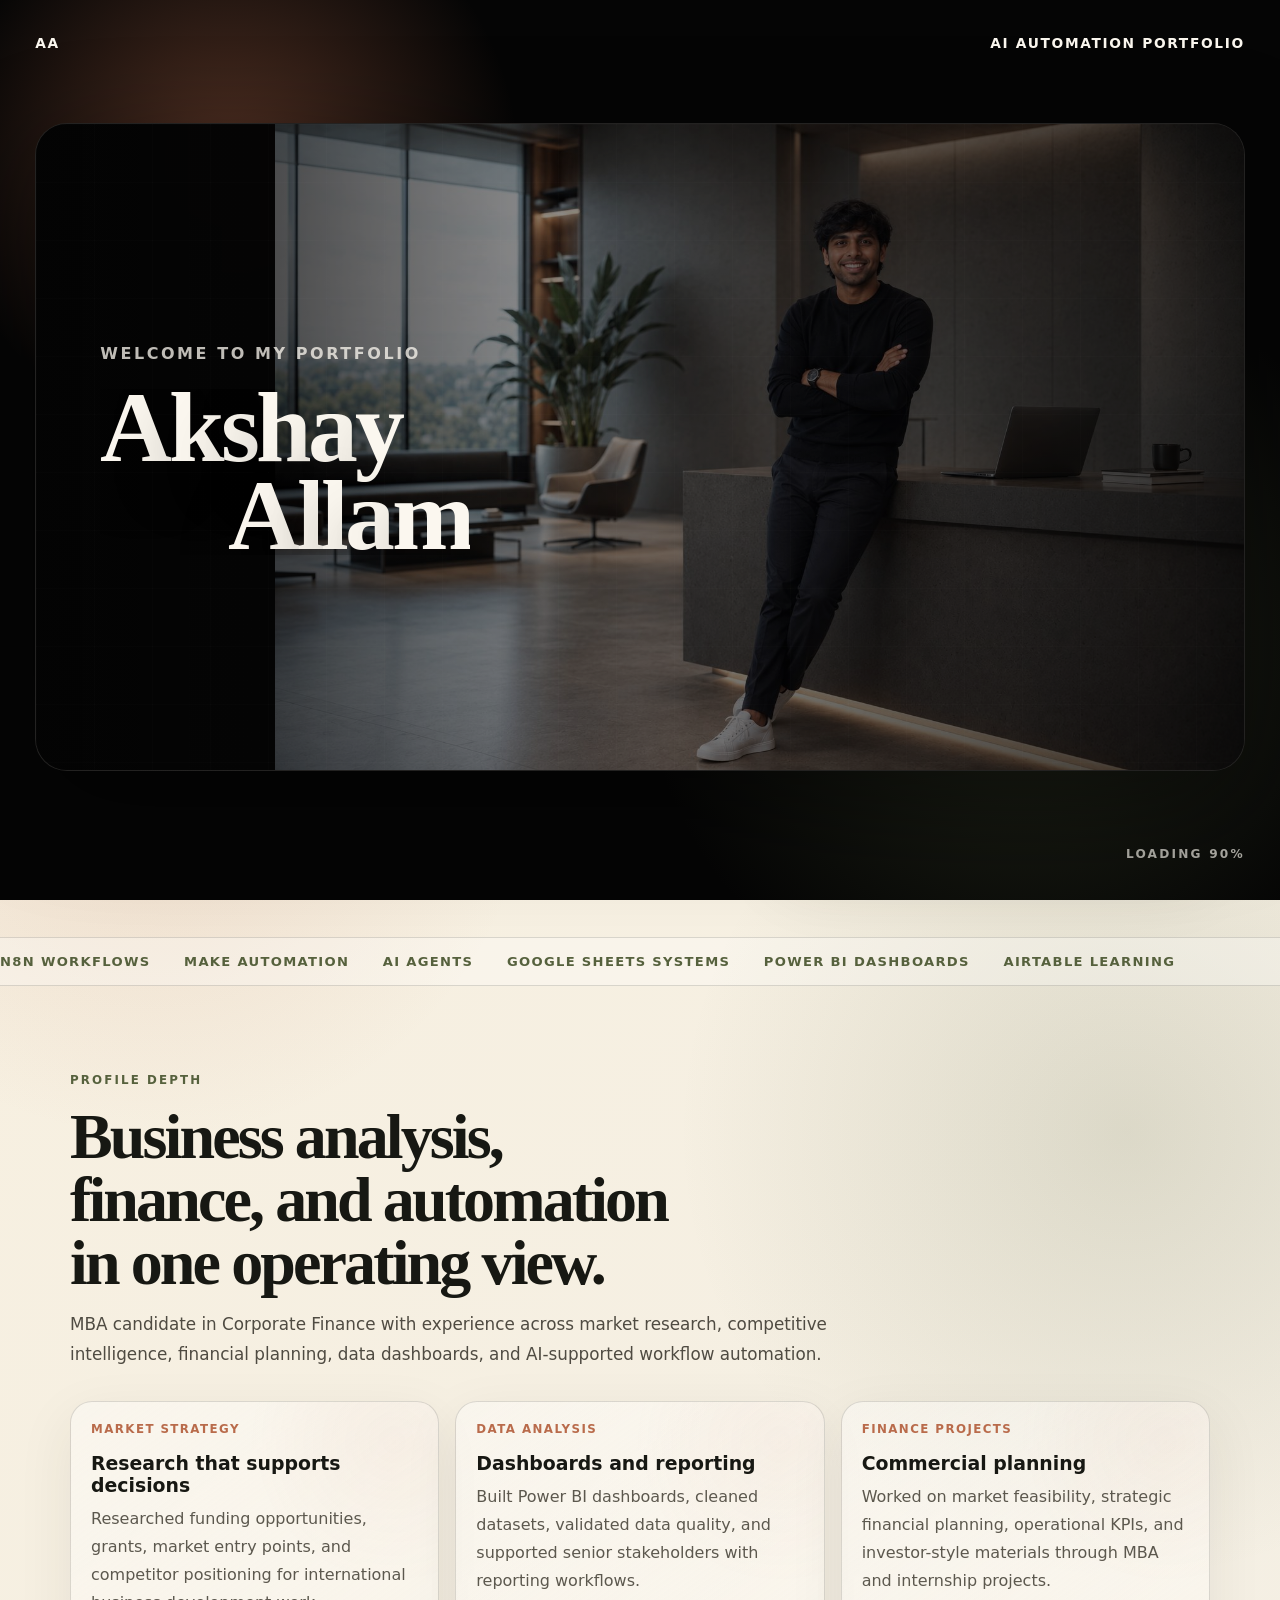
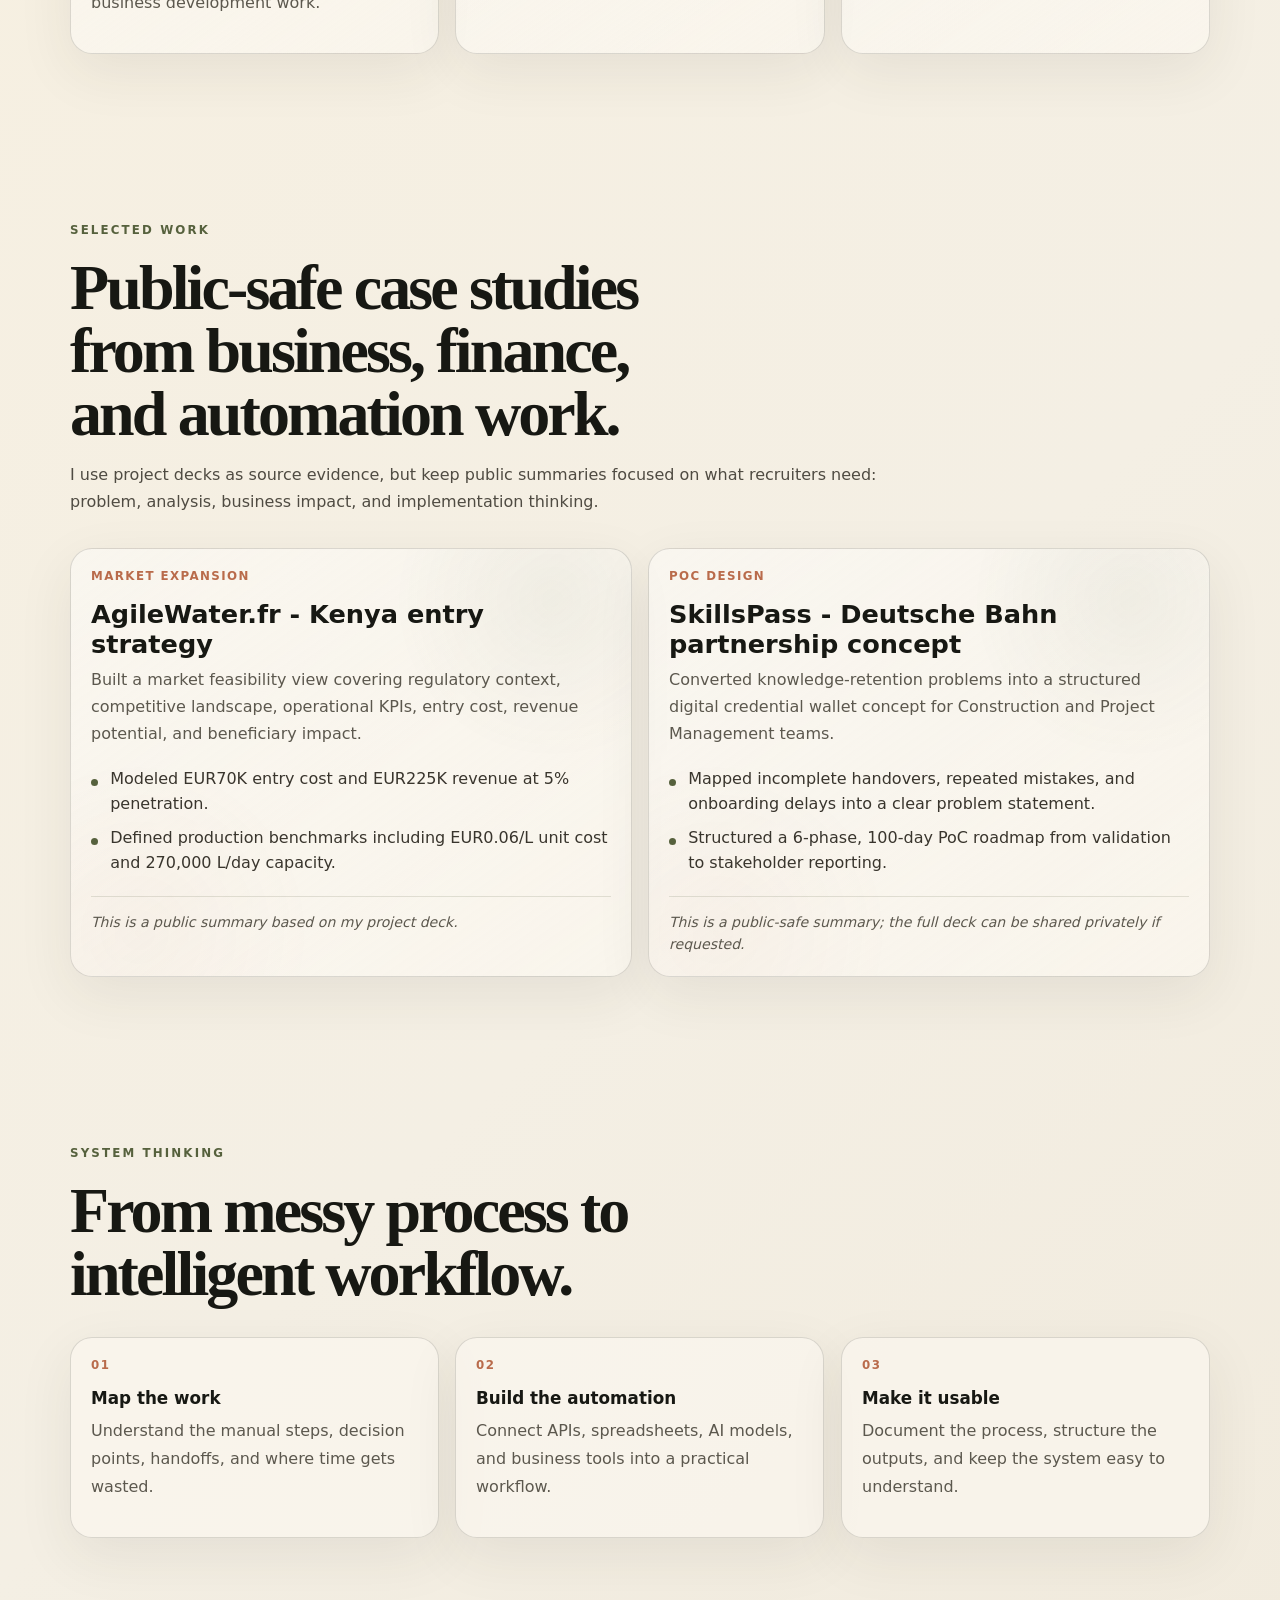
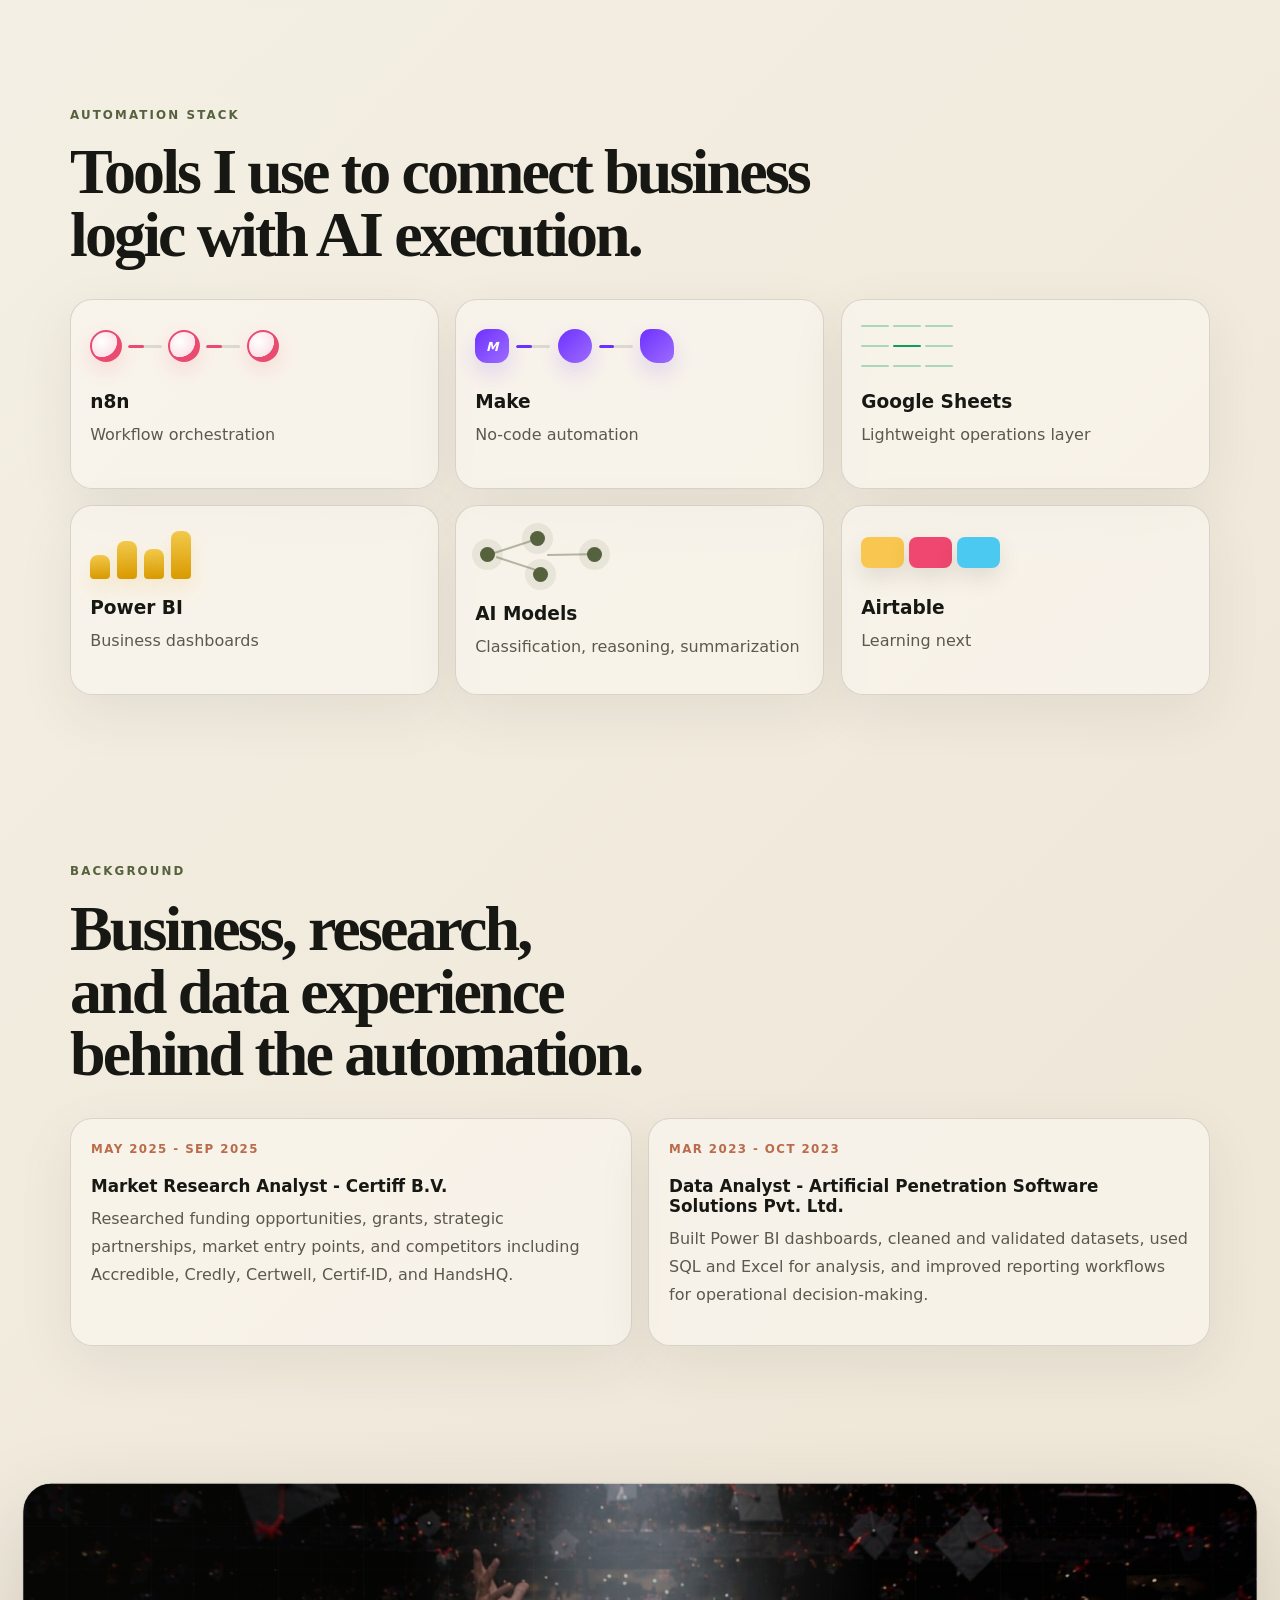
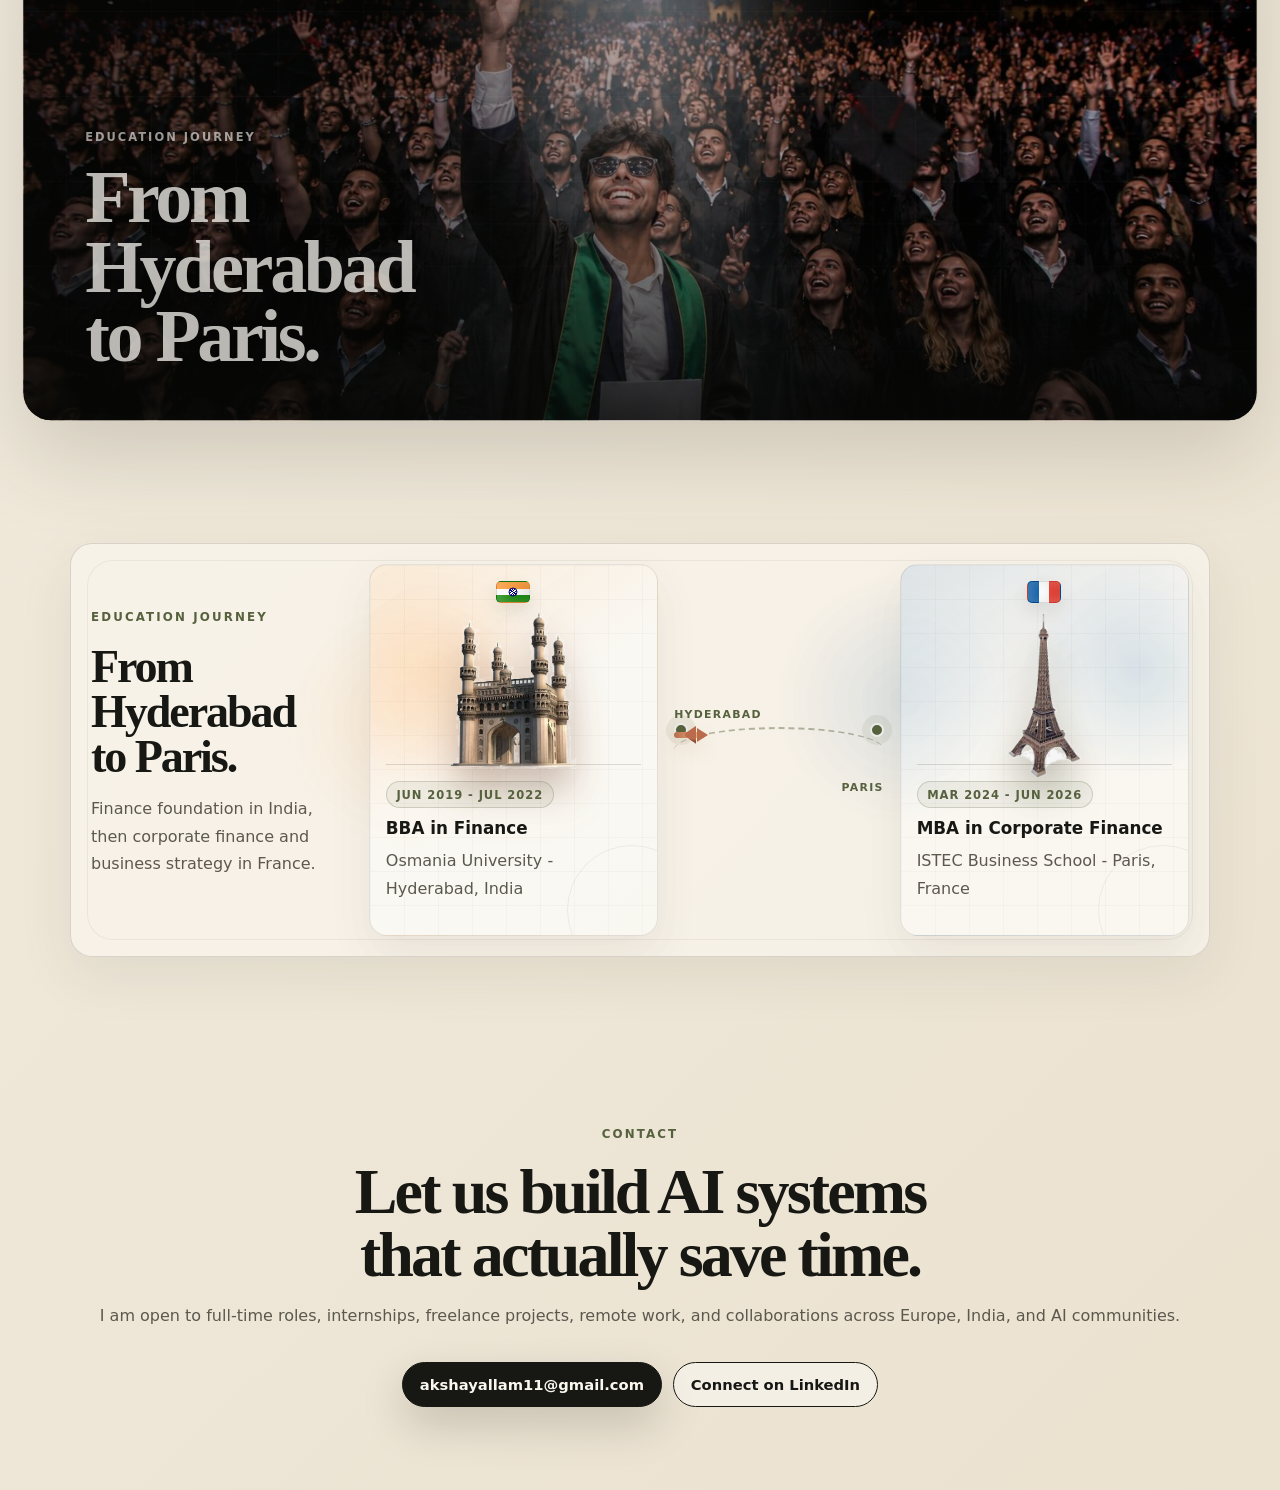
==== portfolio/index.html @ 29c2b587 "Add portfolio subpath deployment" ====
<!doctype html>
<html lang="en" data-lang="en">
  <head>
    <meta charset="utf-8" />
    <meta name="viewport" content="width=device-width, initial-scale=1" />
    <title>Akshay Allam | AI Automation Portfolio</title>
    <meta
      name="description"
      content="Cinematic AI automation portfolio for Akshay Allam, an AI Automation Builder and Strategy & Data Analyst based in Paris, France."
    />
    <link rel="preconnect" href="https://github.com" />
    <link
      rel="icon"
      href="data:image/svg+xml,%3Csvg xmlns='http://www.w3.org/2000/svg' viewBox='0 0 64 64'%3E%3Crect width='64' height='64' rx='16' fill='%2303050a'/%3E%3Cpath d='M14 40 28 14h8l14 26h-8l-3-6H25l-3 6h-8Zm14-12h8l-4-8-4 8Z' fill='%2355e7ff'/%3E%3Ccircle cx='48' cy='16' r='5' fill='%2348ff9b'/%3E%3C/svg%3E"
    />
    <link rel="stylesheet" href="styles.css" />
  </head>
  <body>
    <div class="scroll-progress" aria-hidden="true"></div>
    <div class="loader" aria-hidden="true">
      <div class="loader-top">
        <span>AA</span>
        <span>AI Automation Portfolio</span>
      </div>
      <div class="loader-stage">
        <div class="loader-photo" aria-hidden="true"></div>
        <div class="loader-copy">
          <p>Welcome to my portfolio</p>
          <div class="intro-name" aria-label="Akshay Allam">
            <span class="intro-word">
              <b class="from-right">A</b>
              <b class="from-left">k</b>
              <b class="from-right">s</b>
              <b class="from-left">h</b>
              <b class="from-right">a</b>
              <b class="from-left">y</b>
            </span>
            <span class="intro-word">
              <b class="from-right">A</b>
              <b class="from-left">l</b>
              <b class="from-right">l</b>
              <b class="from-left">a</b>
              <b class="from-right">m</b>
            </span>
          </div>
        </div>
      </div>
      <p class="loader-count">Loading</p>
    </div>
    <canvas id="neural-canvas" aria-hidden="true"></canvas>
    <div class="cursor-glow" aria-hidden="true"></div>
    <div class="cursor-dot" aria-hidden="true"></div>
    <div class="motion-orbs" aria-hidden="true">
      <span></span>
      <span></span>
      <span></span>
    </div>

    <header class="site-header">
      <a class="brand" href="#top">Akshay<span>AI</span></a>
      <nav aria-label="Main navigation">
        <a href="#work" data-i18n="nav.work">Work</a>
        <a href="#profile" data-i18n="nav.profile">Profile</a>
        <a href="#stack" data-i18n="nav.stack">Stack</a>
        <a href="#experience" data-i18n="nav.experience">Experience</a>
        <a href="#contact" data-i18n="nav.contact">Contact</a>
      </nav>
      <div class="language-switch" aria-label="Language switch">
        <button class="active" type="button" data-lang-switch="en">EN</button>
        <button type="button" data-lang-switch="fr">FR</button>
      </div>
    </header>

    <main id="top">
      <section class="hero section">
        <div class="hero-copy reveal">
          <p class="eyebrow" data-i18n="hero.eyebrow">AI Automation Builder - Business Analyst - Data Thinker</p>
          <h1 data-i18n-html="hero.title">AI workflows for <em>clearer business operations.</em></h1>
          <div class="role-reel" aria-label="Professional focus">
            <div>
              <span>AI Automation Builder</span>
              <span>Business Analyst</span>
              <span>Workflow Designer</span>
              <span>Data Thinker</span>
              <span>AI Automation Builder</span>
              <span>Business Analyst</span>
            </div>
          </div>
          <p class="hero-text" data-i18n="hero.text">
            I build practical automations that connect tools, route information, reduce manual work,
            and help business teams make faster decisions.
          </p>
          <div class="signal-panel" aria-label="Current focus">
            <span data-i18n="hero.focusLabel">Current focus</span>
            <strong data-i18n="hero.focus">AI workflow systems for business operations</strong>
          </div>
          <div class="hero-actions">
            <a class="button primary" href="mailto:akshayallam11@gmail.com" data-i18n="hero.cta">Start a conversation</a>
            <a class="button secondary" href="assets/akshay-allam-cv.pdf" target="_blank" rel="noopener" data-i18n="hero.cv">Download CV</a>
            <a class="button secondary" href="https://www.linkedin.com/in/akshay-allam">LinkedIn</a>
            <a class="button secondary" href="https://github.com/Akshay-ALLAM">GitHub</a>
          </div>
          <div class="metrics" aria-label="Profile highlights">
            <div><strong>Paris</strong><span data-i18n="hero.metric1">France based</span></div>
            <div><strong>n8n + Make</strong><span data-i18n="hero.metric2">Automation focus</span></div>
            <div><strong>AI + Data</strong><span data-i18n="hero.metric3">Business workflow lens</span></div>
          </div>
        </div>

        <aside class="ai-console reveal" aria-label="AI automation command center">
          <div class="console-top">
            <span></span>
            <span></span>
            <span></span>
            <p>automation.system</p>
          </div>
          <div class="console-body">
            <div class="avatar-ring">
              <img src="https://github.com/Akshay-ALLAM.png" alt="Akshay Allam" />
            </div>
            <div class="scan-line"></div>
            <div class="console-text">
              <p class="status"><span></span> <b data-i18n="console.status">Available for opportunities</b></p>
              <h2>Akshay Allam</h2>
              <p data-i18n="console.role">AI Automation Builder | Strategy & Data Analyst</p>
            </div>
            <div class="workflow-map" aria-hidden="true">
              <div class="node active" data-i18n="workflow.input">Input</div>
              <div class="link"></div>
              <div class="node" data-i18n="workflow.ai">AI</div>
              <div class="link"></div>
              <div class="node" data-i18n="workflow.sheets">Sheets</div>
              <div class="link"></div>
              <div class="node" data-i18n="workflow.action">Action</div>
            </div>
            <div class="terminal">
              <p><span>01</span> <b data-i18n="console.step1">capture business signal</b></p>
              <p><span>02</span> <b data-i18n="console.step2">classify, route, enrich</b></p>
              <p><span>03</span> <b data-i18n="console.step3">trigger next action</b></p>
            </div>
            <div class="console-meter" aria-hidden="true">
              <i></i><i></i><i></i><i></i><i></i>
            </div>
          </div>
        </aside>
      </section>

      <section class="marquee" aria-label="Automation areas">
        <div>
          <span data-i18n="marquee.n8n">n8n workflows</span>
          <span data-i18n="marquee.make">Make automation</span>
          <span data-i18n="marquee.agents">AI agents</span>
          <span data-i18n="marquee.sheets">Google Sheets systems</span>
          <span data-i18n="marquee.powerbi">Power BI dashboards</span>
          <span data-i18n="marquee.airtable">Airtable learning</span>
        </div>
      </section>

      <section id="profile" class="section profile-section">
        <div class="section-heading reveal">
          <p class="eyebrow" data-i18n="profile.eyebrow">Profile depth</p>
          <h2 data-i18n="profile.title">Business analysis, finance, and automation in one operating view.</h2>
          <p data-i18n="profile.intro">
            MBA candidate in Corporate Finance with experience across market research, competitive intelligence,
            financial planning, data dashboards, and AI-supported workflow automation.
          </p>
        </div>
        <div class="profile-grid">
          <article class="profile-card reveal">
            <span data-i18n="profile.card1Label">Market strategy</span>
            <h3 data-i18n="profile.card1Title">Research that supports decisions</h3>
            <p data-i18n="profile.card1Text">
              Researched funding opportunities, grants, market entry points, and competitor positioning for
              international business development work.
            </p>
          </article>
          <article class="profile-card reveal">
            <span data-i18n="profile.card2Label">Data analysis</span>
            <h3 data-i18n="profile.card2Title">Dashboards and reporting</h3>
            <p data-i18n="profile.card2Text">
              Built Power BI dashboards, cleaned datasets, validated data quality, and supported senior
              stakeholders with reporting workflows.
            </p>
          </article>
          <article class="profile-card reveal">
            <span data-i18n="profile.card3Label">Finance projects</span>
            <h3 data-i18n="profile.card3Title">Commercial planning</h3>
            <p data-i18n="profile.card3Text">
              Worked on market feasibility, strategic financial planning, operational KPIs, and investor-style
              materials through MBA and internship projects.
            </p>
          </article>
        </div>
      </section>

      <section id="work" class="section casework-section">
        <div class="section-heading reveal">
          <p class="eyebrow" data-i18n="casework.eyebrow">Selected work</p>
          <h2 data-i18n="casework.title">Public-safe case studies from business, finance, and automation work.</h2>
          <p data-i18n="casework.text">
            I use project decks as source evidence, but keep public summaries focused on what recruiters need:
            problem, analysis, business impact, and implementation thinking.
          </p>
        </div>
        <div class="casework-grid">
          <article class="casework-card reveal">
            <span data-i18n="casework.card1Label">Market expansion</span>
            <h3 data-i18n="casework.card1Title">AgileWater.fr - Kenya entry strategy</h3>
            <p data-i18n="casework.card1Text">
              Built a market feasibility view covering regulatory context, competitive landscape, operational KPIs,
              entry cost, revenue potential, and beneficiary impact.
            </p>
            <ul>
              <li data-i18n="casework.card1Point1">Modeled EUR70K entry cost and EUR225K revenue at 5% penetration.</li>
              <li data-i18n="casework.card1Point2">Defined production benchmarks including EUR0.06/L unit cost and 270,000 L/day capacity.</li>
            </ul>
            <div class="casework-meta">
              <p data-i18n="casework.metaAgile">This is a public summary based on my project deck.</p>
            </div>
          </article>
          <article class="casework-card reveal">
            <span data-i18n="casework.card2Label">PoC design</span>
            <h3 data-i18n="casework.card2Title">SkillsPass - Deutsche Bahn partnership concept</h3>
            <p data-i18n="casework.card2Text">
              Converted knowledge-retention problems into a structured digital credential wallet concept for
              Construction and Project Management teams.
            </p>
            <ul>
              <li data-i18n="casework.card2Point1">Mapped incomplete handovers, repeated mistakes, and onboarding delays into a clear problem statement.</li>
              <li data-i18n="casework.card2Point2">Structured a 6-phase, 100-day PoC roadmap from validation to stakeholder reporting.</li>
            </ul>
            <div class="casework-meta">
              <p data-i18n="casework.metaCertiff">This is a public-safe summary; the full deck can be shared privately if requested.</p>
            </div>
          </article>
        </div>
      </section>

      <section id="system" class="section system-section">
        <div class="section-heading reveal">
          <p class="eyebrow" data-i18n="system.eyebrow">System thinking</p>
          <h2 data-i18n="system.title">From messy process to intelligent workflow.</h2>
        </div>
        <div class="system-grid">
          <article class="system-card reveal">
            <span>01</span>
            <h3 data-i18n="system.card1Title">Map the work</h3>
            <p data-i18n="system.card1Text">Understand the manual steps, decision points, handoffs, and where time gets wasted.</p>
          </article>
          <article class="system-card reveal">
            <span>02</span>
            <h3 data-i18n="system.card2Title">Build the automation</h3>
            <p data-i18n="system.card2Text">Connect APIs, spreadsheets, AI models, and business tools into a practical workflow.</p>
          </article>
          <article class="system-card reveal">
            <span>03</span>
            <h3 data-i18n="system.card3Title">Make it usable</h3>
            <p data-i18n="system.card3Text">Document the process, structure the outputs, and keep the system easy to understand.</p>
          </article>
        </div>
      </section>

      <section id="stack" class="section stack-section">
        <div class="section-heading reveal">
          <p class="eyebrow" data-i18n="stack.eyebrow">Automation stack</p>
          <h2 data-i18n="stack.title">Tools I use to connect business logic with AI execution.</h2>
        </div>
        <div class="stack-board reveal">
          <div class="stack-item stack-n8n">
            <div class="tool-visual n8n-flow" aria-hidden="true">
              <i></i><b></b><i></i><b></b><i></i>
            </div>
            <strong>n8n</strong>
            <span data-i18n="stack.n8n">Workflow orchestration</span>
          </div>
          <div class="stack-item stack-make">
            <div class="tool-visual make-flow" aria-hidden="true">
              <i>M</i><b></b><i></i><b></b><i></i>
            </div>
            <strong>Make</strong>
            <span data-i18n="stack.make">No-code automation</span>
          </div>
          <div class="stack-item stack-sheets">
            <div class="tool-visual sheets-grid" aria-hidden="true">
              <i></i><i></i><i></i><i></i><i></i><i></i><i></i><i></i><i></i>
            </div>
            <strong>Google Sheets</strong>
            <span data-i18n="stack.sheets">Lightweight operations layer</span>
          </div>
          <div class="stack-item stack-powerbi">
            <div class="tool-visual bi-bars" aria-hidden="true">
              <i></i><i></i><i></i><i></i>
            </div>
            <strong>Power BI</strong>
            <span data-i18n="stack.powerbi">Business dashboards</span>
          </div>
          <div class="stack-item stack-ai">
            <div class="tool-visual ai-web" aria-hidden="true">
              <i></i><b></b><i></i><b></b><i></i><b></b><i></i>
            </div>
            <strong>AI Models</strong>
            <span data-i18n="stack.ai">Classification, reasoning, summarization</span>
          </div>
          <div class="stack-item stack-airtable">
            <div class="tool-visual airtable-blocks" aria-hidden="true">
              <i></i><i></i><i></i>
            </div>
            <strong>Airtable</strong>
            <span data-i18n="stack.airtable">Learning next</span>
          </div>
        </div>
      </section>

      <section id="experience" class="section experience-section">
        <div class="section-heading reveal">
          <p class="eyebrow" data-i18n="experience.eyebrow">Background</p>
          <h2 data-i18n="experience.title">Business, research, and data experience behind the automation.</h2>
        </div>
        <div class="timeline">
          <article class="reveal">
            <p class="date" data-i18n="experience.certiffDate">May 2025 - Sep 2025</p>
            <h3 data-i18n="experience.certiffTitle">Market Research Analyst - Certiff B.V.</h3>
            <p data-i18n="experience.certiffText">
              Researched funding opportunities, grants, strategic partnerships, market entry points,
              and competitors including Accredible, Credly, Certwell, Certif-ID, and HandsHQ.
            </p>
          </article>
          <article class="reveal">
            <p class="date" data-i18n="experience.dataDate">Mar 2023 - Oct 2023</p>
            <h3 data-i18n="experience.dataTitle">Data Analyst - Artificial Penetration Software Solutions Pvt. Ltd.</h3>
            <p data-i18n="experience.dataText">
              Built Power BI dashboards, cleaned and validated datasets, used SQL and Excel for analysis,
              and improved reporting workflows for operational decision-making.
            </p>
          </article>
        </div>
      </section>

      <section class="education-moment reveal" aria-label="Education transition">
        <div class="education-moment-card">
          <img src="assets/education-graduation-moment.jpg" alt="Graduation celebration atmosphere" loading="lazy" />
          <div class="education-moment-shade"></div>
          <div class="education-moment-copy">
            <p class="eyebrow" data-i18n="education.eyebrow">Education journey</p>
            <h2 data-i18n="education.title">From Hyderabad to Paris.</h2>
          </div>
        </div>
      </section>

      <section class="section education-section">
        <div class="education-card reveal">
          <div class="education-heading">
            <p class="eyebrow" data-i18n="education.eyebrow">Education journey</p>
            <h2 data-i18n="education.title">From Hyderabad to Paris.</h2>
            <p data-i18n="education.text">
              Finance foundation in India, then corporate finance and business strategy in France.
            </p>
          </div>
          <div class="edu-stop india">
            <div class="edu-place" aria-hidden="true">
              <span class="flag">IN</span>
              <div class="charminar">
                <img src="assets/charminar-3d.png" alt="" loading="lazy" />
              </div>
              <small data-i18n="education.hyderabad">Hyderabad</small>
            </div>
            <div class="edu-detail">
              <span data-i18n="education.bbaDate">Jun 2019 - Jul 2022</span>
              <h3 data-i18n="education.bba">BBA in Finance</h3>
              <p data-i18n="education.bbaSchool">Osmania University - Hyderabad, India</p>
            </div>
          </div>
          <div class="flight-path" aria-hidden="true">
            <strong data-i18n="education.hyderabad">Hyderabad</strong>
            <span></span>
            <i><b></b></i>
            <em data-i18n="education.paris">Paris</em>
          </div>
          <div class="edu-stop france">
            <div class="edu-place" aria-hidden="true">
              <span class="flag">FR</span>
              <div class="eiffel">
                <img src="assets/eiffel-3d.png" alt="" loading="lazy" />
              </div>
              <small data-i18n="education.paris">Paris</small>
            </div>
            <div class="edu-detail">
              <span data-i18n="education.mbaDate">Mar 2024 - Jun 2026</span>
              <h3 data-i18n="education.mba">MBA in Corporate Finance</h3>
              <p data-i18n="education.mbaSchool">ISTEC Business School - Paris, France</p>
            </div>
          </div>
        </div>
      </section>

      <section id="contact" class="section contact reveal">
        <p class="eyebrow" data-i18n="contact.eyebrow">Contact</p>
        <h2 data-i18n="contact.title">Let us build AI systems that actually save time.</h2>
        <p data-i18n="contact.text">
          I am open to full-time roles, internships, freelance projects, remote work, and collaborations
          across Europe, India, and AI communities.
        </p>
        <div class="hero-actions">
          <a class="button primary" href="mailto:akshayallam11@gmail.com">akshayallam11@gmail.com</a>
          <a class="button secondary" href="https://www.linkedin.com/in/akshay-allam" data-i18n="contact.linkedin">Connect on LinkedIn</a>
        </div>
      </section>
    </main>
    <script src="script.js"></script>
  </body>
</html>
---- portfolio/styles.css ----
:root {
  --paper: #f4efe4;
  --paper-soft: #fbf7ef;
  --ink: #171813;
  --muted: #5c584e;
  --line: rgba(23, 24, 19, 0.14);
  --olive: #56613d;
  --moss: #8a9464;
  --clay: #b96b4b;
  --sand: #e7dcc8;
  --card: rgba(251, 247, 239, 0.82);
  --shadow: 0 24px 70px rgba(54, 48, 37, 0.12);
  color-scheme: light;
  font-family: Inter, ui-sans-serif, system-ui, -apple-system, BlinkMacSystemFont, "Segoe UI", sans-serif;
}

* {
  box-sizing: border-box;
}

html {
  scroll-behavior: smooth;
}

body {
  margin: 0;
  min-height: 100vh;
  overflow-x: hidden;
  color: var(--ink);
  background:
    radial-gradient(circle at 12% 12%, rgba(185, 107, 75, 0.16), transparent 24rem),
    radial-gradient(circle at 88% 18%, rgba(86, 97, 61, 0.16), transparent 28rem),
    linear-gradient(135deg, #f8f0df 0%, #f4efe4 42%, #ebe2d0 100%);
}

body.loading {
  overflow: hidden;
}

.scroll-progress {
  position: fixed;
  top: 0;
  left: 0;
  z-index: 90;
  width: 0%;
  height: 3px;
  background: linear-gradient(90deg, var(--clay), var(--olive), var(--moss));
  box-shadow: 0 0 22px rgba(86, 97, 61, 0.18);
}

body::before {
  position: fixed;
  inset: 0;
  z-index: -3;
  pointer-events: none;
  content: "";
  background-image:
    linear-gradient(rgba(23, 24, 19, 0.045) 1px, transparent 1px),
    linear-gradient(90deg, rgba(23, 24, 19, 0.045) 1px, transparent 1px);
  background-size: 72px 72px;
  mask-image: linear-gradient(to bottom, black, transparent 82%);
}

body::after {
  position: fixed;
  inset: 0;
  z-index: -2;
  pointer-events: none;
  content: "";
  opacity: 0.38;
  background:
    linear-gradient(110deg, transparent 0 30%, rgba(255, 255, 255, 0.72) 46%, transparent 62%),
    radial-gradient(circle at 65% 70%, rgba(138, 148, 100, 0.18), transparent 32rem);
  animation: softSweep 12s ease-in-out infinite;
}

#neural-canvas {
  position: fixed;
  inset: 0;
  z-index: -4;
  width: 100%;
  height: 100%;
  opacity: 0.4;
}

.cursor-glow {
  position: fixed;
  z-index: -1;
  width: 340px;
  height: 340px;
  border-radius: 50%;
  pointer-events: none;
  background: radial-gradient(circle, rgba(185, 107, 75, 0.14), transparent 64%);
  transform: translate(-50%, -50%);
}

.cursor-dot {
  position: fixed;
  z-index: 60;
  width: 10px;
  height: 10px;
  border: 2px solid rgba(251, 247, 239, 0.8);
  border-radius: 50%;
  pointer-events: none;
  background: var(--ink);
  box-shadow: 0 0 0 10px rgba(23, 24, 19, 0.08);
  transform: translate(-50%, -50%);
  transition: width 180ms ease, height 180ms ease, background 180ms ease;
}

.cursor-dot.active {
  width: 30px;
  height: 30px;
  background: rgba(86, 97, 61, 0.78);
}

.loader {
  position: fixed;
  inset: 0;
  z-index: 100;
  display: grid;
  grid-template-rows: auto 1fr auto;
  gap: 1.6rem;
  padding: 2.2rem;
  color: var(--paper-soft);
  background:
    radial-gradient(circle at 18% 18%, rgba(185, 107, 75, 0.42), transparent 18rem),
    radial-gradient(circle at 80% 72%, rgba(86, 97, 61, 0.34), transparent 24rem),
    #050505;
  transition: opacity 900ms ease, visibility 900ms ease, transform 900ms ease;
}

.loader.done {
  visibility: hidden;
  opacity: 0;
  transform: translateY(-3%);
}

.loader-top {
  display: flex;
  justify-content: space-between;
  gap: 1rem;
  font-size: 0.86rem;
  font-weight: 900;
  letter-spacing: 0.12em;
  text-transform: uppercase;
}

.loader-stage {
  position: relative;
  align-self: center;
  display: grid;
  min-height: min(72vh, 650px);
  overflow: hidden;
  border: 1px solid rgba(251, 247, 239, 0.12);
  border-radius: 32px;
  isolation: isolate;
  background:
    linear-gradient(90deg, rgba(5, 5, 5, 0.94), rgba(5, 5, 5, 0.58) 48%, rgba(5, 5, 5, 0.84)),
    rgba(5, 5, 5, 0.92);
  box-shadow: 0 34px 110px rgba(0, 0, 0, 0.42);
}

.loader-stage::before {
  position: absolute;
  inset: 0;
  z-index: 1;
  background:
    linear-gradient(rgba(251, 247, 239, 0.055) 1px, transparent 1px),
    linear-gradient(90deg, rgba(251, 247, 239, 0.055) 1px, transparent 1px);
  background-size: 58px 58px;
  content: "";
  opacity: 0.28;
  pointer-events: none;
}

.loader-photo {
  position: absolute;
  inset: 0;
  z-index: 0;
  background:
    linear-gradient(90deg, rgba(5, 5, 5, 0.9), rgba(5, 5, 5, 0.24) 42%, rgba(5, 5, 5, 0.7)),
    url("assets/akshay-studio-hero.jpg") center right / contain no-repeat;
  filter: saturate(0.94) contrast(1);
  opacity: 0;
  transform: scale(1.02);
  animation: loaderPhotoReveal 3.6s ease forwards;
}

.loader-copy {
  position: relative;
  z-index: 2;
  display: grid;
  align-content: center;
  justify-items: start;
  gap: 1.35rem;
  max-width: 1040px;
  padding: clamp(2rem, 5vw, 5rem);
}

.loader-copy p {
  margin: 0;
  color: rgba(251, 247, 239, 0.76);
  font-size: clamp(0.78rem, 1.4vw, 1rem);
  font-weight: 900;
  letter-spacing: 0.16em;
  text-transform: uppercase;
  opacity: 0;
  transform: translateY(12px);
  animation: welcomeRise 900ms ease 450ms forwards;
}

.intro-name {
  display: grid;
  gap: 0.1em;
  max-width: 100%;
  overflow: hidden;
  font-family: Georgia, "Times New Roman", serif;
  font-size: clamp(3.2rem, 7.8vw, 7.4rem);
  font-weight: 700;
  line-height: 0.78;
  letter-spacing: -0.045em;
}

.intro-word {
  display: flex;
  gap: 0.01em;
  white-space: nowrap;
}

.intro-word:nth-child(2) {
  margin-left: clamp(4.4rem, 10vw, 10.5rem);
}

.intro-name b {
  display: inline-block;
  color: var(--paper-soft);
  font-weight: 700;
  opacity: 0;
  filter: blur(10px);
  text-shadow: 0 20px 60px rgba(0, 0, 0, 0.44);
  animation: nameLetterIn 760ms cubic-bezier(0.2, 0.8, 0.2, 1) forwards;
}

.intro-name .from-right {
  transform: translateX(3.8rem) rotate(4deg);
}

.intro-name .from-left {
  transform: translateX(-3.8rem) rotate(-4deg);
}

.intro-name i {
  flex: 0 0 0.22em;
}

.intro-name b:nth-of-type(1) { animation-delay: 0.9s; }
.intro-name b:nth-of-type(2) { animation-delay: 1s; }
.intro-name b:nth-of-type(3) { animation-delay: 1.1s; }
.intro-name b:nth-of-type(4) { animation-delay: 1.2s; }
.intro-name b:nth-of-type(5) { animation-delay: 1.3s; }
.intro-name b:nth-of-type(6) { animation-delay: 1.4s; }
.intro-word:nth-child(2) b:nth-of-type(1) { animation-delay: 1.55s; }
.intro-word:nth-child(2) b:nth-of-type(2) { animation-delay: 1.65s; }
.intro-word:nth-child(2) b:nth-of-type(3) { animation-delay: 1.75s; }
.intro-word:nth-child(2) b:nth-of-type(4) { animation-delay: 1.85s; }
.intro-word:nth-child(2) b:nth-of-type(5) { animation-delay: 1.95s; }

.loader-count {
  justify-self: end;
  margin: 0;
  color: rgba(251, 247, 239, 0.68);
  font-size: 0.76rem;
  font-weight: 900;
  letter-spacing: 0.18em;
  text-transform: uppercase;
  animation: loadingPulse 1.2s ease-in-out infinite;
}

.motion-orbs {
  position: fixed;
  inset: 0;
  z-index: -1;
  pointer-events: none;
  overflow: hidden;
}

.motion-orbs span {
  position: absolute;
  display: block;
  border-radius: 50%;
  filter: blur(0.2px);
  mix-blend-mode: multiply;
  opacity: 0.42;
}

.motion-orbs span:nth-child(1) {
  top: 14%;
  left: -4rem;
  width: 8rem;
  height: 8rem;
  background: radial-gradient(circle at 35% 35%, #d98060, #9d4f3b 62%, transparent 64%);
  animation: driftOne 16s ease-in-out infinite;
}

.motion-orbs span:nth-child(2) {
  right: 8%;
  bottom: 14%;
  width: 6rem;
  height: 6rem;
  background: radial-gradient(circle at 35% 35%, #9ca66f, #56613d 64%, transparent 66%);
  animation: driftTwo 18s ease-in-out infinite;
}

.motion-orbs span:nth-child(3) {
  top: 26%;
  right: 24%;
  width: 3.2rem;
  height: 3.2rem;
  background: radial-gradient(circle at 35% 35%, #fbf7ef, #b96b4b 66%, transparent 68%);
  animation: driftThree 13s ease-in-out infinite;
}

a {
  color: inherit;
  text-decoration: none;
}

.site-header {
  position: sticky;
  top: 0;
  z-index: 20;
  display: flex;
  align-items: center;
  justify-content: space-between;
  gap: 1rem;
  max-width: 1180px;
  margin: 0 auto;
  padding: 1.1rem 1.25rem;
  backdrop-filter: blur(18px);
}

.site-header nav {
  margin-left: auto;
}

.brand {
  display: inline-flex;
  align-items: center;
  gap: 0.55rem;
  color: var(--ink);
  font-family: Georgia, "Times New Roman", serif;
  font-size: 1.05rem;
  font-weight: 700;
}

.brand span {
  border: 1px solid var(--line);
  border-radius: 999px;
  padding: 0.16rem 0.48rem;
  color: var(--olive);
  font-family: Inter, ui-sans-serif, system-ui, sans-serif;
  font-size: 0.7rem;
  letter-spacing: 0.08em;
  background: rgba(255, 255, 255, 0.48);
}

nav {
  display: flex;
  gap: 0.25rem;
  color: var(--muted);
  font-size: 0.9rem;
}

nav a {
  border-radius: 999px;
  padding: 0.48rem 0.72rem;
}

nav a:hover {
  color: var(--ink);
  background: rgba(255, 255, 255, 0.52);
}

.language-switch {
  display: inline-flex;
  align-items: center;
  gap: 0.18rem;
  border: 1px solid rgba(23, 24, 19, 0.12);
  border-radius: 999px;
  padding: 0.18rem;
  background: rgba(255, 255, 255, 0.54);
  box-shadow: 0 12px 30px rgba(54, 48, 37, 0.08);
}

.language-switch button {
  border: 0;
  border-radius: 999px;
  padding: 0.38rem 0.54rem;
  color: var(--muted);
  background: transparent;
  font: inherit;
  font-size: 0.72rem;
  font-weight: 900;
  letter-spacing: 0.08em;
  cursor: pointer;
}

.language-switch button.active {
  color: var(--paper-soft);
  background: var(--ink);
}

.section {
  max-width: 1180px;
  margin: 0 auto;
  padding: 5.2rem 1.25rem;
}

.hero {
  position: relative;
  min-height: calc(100vh - 76px);
  display: grid;
  grid-template-columns: minmax(0, 1.08fr) minmax(320px, 0.72fr);
  align-items: center;
  gap: 4rem;
  overflow: hidden;
}

.hero::before {
  position: absolute;
  inset: 0 -2rem auto 24%;
  height: min(82vh, 760px);
  border-radius: 34px;
  background:
    linear-gradient(90deg, rgba(244, 239, 228, 0.98), rgba(244, 239, 228, 0.7) 32%, rgba(244, 239, 228, 0.22) 70%),
    linear-gradient(180deg, rgba(244, 239, 228, 0.12), rgba(244, 239, 228, 0.78)),
    url("assets/akshay-studio-hero.jpg") center right / cover no-repeat;
  box-shadow: inset 0 0 80px rgba(244, 239, 228, 0.64);
  content: "";
  filter: saturate(0.76) contrast(0.92) sepia(0.08);
  opacity: 0.3;
  pointer-events: none;
  transform: scale(1.03);
  animation: heroPhotoDrift 18s ease-in-out infinite;
  mask-image: linear-gradient(90deg, transparent 0%, black 22%, black 72%, transparent 100%);
}

.hero::after {
  position: absolute;
  right: 3rem;
  bottom: 4rem;
  width: 15rem;
  height: 15rem;
  border-radius: 50%;
  background: radial-gradient(circle, rgba(185, 107, 75, 0.16), transparent 68%);
  content: "";
  opacity: 0.9;
  pointer-events: none;
  animation: driftThree 13s ease-in-out infinite;
}

.hero > * {
  position: relative;
  z-index: 1;
  min-width: 0;
}

.eyebrow {
  margin: 0 0 1rem;
  color: var(--olive);
  font-size: 0.74rem;
  font-weight: 800;
  letter-spacing: 0.18em;
  text-transform: uppercase;
}

h1,
h2,
h3,
p {
  margin-top: 0;
}

h1 {
  width: 100%;
  max-width: 650px;
  margin-bottom: 1.25rem;
  font-family: Georgia, "Times New Roman", serif;
  font-size: clamp(2.8rem, 5.35vw, 5.15rem);
  font-weight: 700;
  line-height: 1.02;
  letter-spacing: -0.03em;
  text-wrap: balance;
}

h1 em {
  color: var(--olive);
  font-style: italic;
}

.role-reel {
  position: relative;
  display: flex;
  width: 100%;
  max-width: 680px;
  margin: 0 0 1.2rem;
  overflow: hidden;
  border-block: 1px solid var(--line);
  color: var(--clay);
  font-size: 0.9rem;
  font-weight: 900;
  letter-spacing: 0.12em;
  text-transform: uppercase;
}

.role-reel::before,
.role-reel::after {
  position: absolute;
  top: 0;
  bottom: 0;
  z-index: 1;
  width: 4rem;
  content: "";
}

.role-reel::before {
  left: 0;
  background: linear-gradient(90deg, var(--paper), transparent);
}

.role-reel::after {
  right: 0;
  background: linear-gradient(270deg, var(--paper), transparent);
}

.role-reel div {
  display: flex;
  width: max-content;
  animation: roleFloat 18s linear infinite;
}

.role-reel span {
  padding: 0.9rem 1.1rem 0.9rem 0;
  white-space: nowrap;
}

h2 {
  max-width: 820px;
  margin-bottom: 1rem;
  font-family: Georgia, "Times New Roman", serif;
  font-size: clamp(2.2rem, 5vw, 4.6rem);
  line-height: 0.98;
  letter-spacing: -0.045em;
  text-wrap: balance;
}

h3 {
  margin-bottom: 0.55rem;
  font-size: 1.05rem;
}

p {
  color: var(--muted);
  line-height: 1.75;
}

.hero-text {
  width: 100%;
  max-width: 680px;
  color: #4f4b42;
  font-size: 1.16rem;
}

.signal-panel {
  display: grid;
  gap: 0.28rem;
  width: min(100%, 560px);
  margin-top: 1.25rem;
  border-left: 3px solid var(--olive);
  padding: 0.75rem 0 0.75rem 1rem;
  background: linear-gradient(90deg, rgba(255, 255, 255, 0.46), transparent);
}

.signal-panel span {
  color: var(--clay);
  font-size: 0.72rem;
  font-weight: 900;
  letter-spacing: 0.16em;
  text-transform: uppercase;
}

.signal-panel strong {
  color: var(--ink);
  font-size: 1rem;
}

.hero-actions {
  display: flex;
  flex-wrap: wrap;
  gap: 0.75rem;
  margin-top: 2rem;
}

.button {
  display: inline-flex;
  align-items: center;
  justify-content: center;
  min-height: 45px;
  border: 1px solid var(--ink);
  border-radius: 999px;
  padding: 0.78rem 1.05rem;
  font-size: 0.92rem;
  font-weight: 800;
  transition: transform 180ms ease, background 180ms ease, color 180ms ease, box-shadow 180ms ease;
}

.button:hover {
  transform: translateY(-2px);
}

.primary {
  color: var(--paper-soft);
  background: var(--ink);
  box-shadow: 0 18px 44px rgba(23, 24, 19, 0.18);
}

.secondary {
  color: var(--ink);
  background: rgba(255, 255, 255, 0.42);
}

.secondary:hover {
  background: var(--paper-soft);
}

.metrics {
  display: grid;
  width: 100%;
  grid-template-columns: repeat(3, minmax(0, 1fr));
  gap: 0.7rem;
  max-width: 720px;
  margin-top: 2rem;
}

.metrics div {
  border-top: 1px solid var(--line);
  padding-top: 0.85rem;
}

.metrics strong,
.metrics span {
  display: block;
}

.metrics strong {
  color: var(--ink);
  font-size: 0.96rem;
}

.metrics span {
  margin-top: 0.18rem;
  color: var(--muted);
  font-size: 0.84rem;
}

.ai-console {
  position: relative;
  isolation: isolate;
  overflow: hidden;
  border: 1px solid var(--line);
  border-radius: 28px;
  background: var(--card);
  box-shadow: var(--shadow);
  transform: rotate(-1deg);
  animation: cardFloat 7s ease-in-out infinite;
}

.ai-console::before {
  position: absolute;
  inset: 1rem;
  z-index: -1;
  border: 1px solid rgba(23, 24, 19, 0.08);
  border-radius: 22px;
  content: "";
}

.ai-console::after {
  position: absolute;
  inset: -40% -20%;
  z-index: 0;
  pointer-events: none;
  background: linear-gradient(115deg, transparent 35%, rgba(255, 255, 255, 0.28) 48%, transparent 60%);
  content: "";
  opacity: 0.35;
  transform: translateX(-48%);
  animation: consoleGlint 7s ease-in-out infinite;
}

.console-top {
  display: flex;
  align-items: center;
  gap: 0.45rem;
  padding: 1rem 1.2rem;
}

.console-top span {
  width: 9px;
  height: 9px;
  border-radius: 50%;
  background: var(--clay);
}

.console-top span:nth-child(2) {
  background: var(--moss);
}

.console-top span:nth-child(3) {
  background: #d7c3a2;
}

.console-top p {
  margin: 0 0 0 0.55rem;
  color: var(--muted);
  font-family: ui-monospace, SFMono-Regular, Consolas, monospace;
  font-size: 0.78rem;
}

.console-body {
  padding: 0.6rem 1.35rem 1.35rem;
}

.avatar-ring {
  width: min(100%, 260px);
  aspect-ratio: 1;
  margin: 0 auto 1.2rem;
  border: 1px solid var(--line);
  border-radius: 24px;
  padding: 0.55rem;
  background:
    linear-gradient(145deg, rgba(255, 255, 255, 0.82), rgba(231, 220, 200, 0.44)),
    var(--sand);
}

.avatar-ring img {
  width: 100%;
  height: 100%;
  object-fit: cover;
  border-radius: 18px;
  filter: saturate(0.95) contrast(1.02);
}

.scan-line {
  display: none;
}

.status {
  display: inline-flex;
  align-items: center;
  gap: 0.48rem;
  margin-bottom: 0.8rem;
  border: 1px solid rgba(86, 97, 61, 0.24);
  border-radius: 999px;
  padding: 0.42rem 0.66rem;
  color: var(--olive);
  background: rgba(86, 97, 61, 0.08);
  font-size: 0.76rem;
  font-weight: 900;
}

.status span {
  width: 7px;
  height: 7px;
  border-radius: 50%;
  background: var(--olive);
  box-shadow: 0 0 0 6px rgba(86, 97, 61, 0.1);
}

.console-text h2 {
  margin: 0.35rem 0;
  font-size: 2rem;
  letter-spacing: -0.04em;
}

.workflow-map {
  display: grid;
  grid-template-columns: 1fr 20px 1fr 20px 1fr 20px 1fr;
  align-items: center;
  gap: 0.3rem;
  margin-top: 1.25rem;
}

.node {
  border: 1px solid var(--line);
  border-radius: 999px;
  padding: 0.55rem 0.25rem;
  text-align: center;
  color: var(--ink);
  background: rgba(255, 255, 255, 0.42);
  font-size: 0.72rem;
  font-weight: 900;
}

.node.active {
  color: var(--paper-soft);
  background: var(--olive);
}

.link {
  height: 1px;
  background: var(--line);
  transform-origin: left;
  animation: linkPulse 2.2s ease-in-out infinite;
}

.terminal {
  margin-top: 1.15rem;
  border: 1px solid var(--line);
  border-radius: 18px;
  padding: 0.95rem;
  background: rgba(255, 255, 255, 0.42);
  font-family: ui-monospace, SFMono-Regular, Consolas, monospace;
}

.terminal p {
  margin: 0.35rem 0;
  color: #48443b;
  font-size: 0.82rem;
}

.terminal span {
  color: var(--clay);
}

.console-meter {
  display: grid;
  grid-template-columns: repeat(5, 1fr);
  gap: 0.45rem;
  margin-top: 1rem;
}

.console-meter i {
  height: 4px;
  border-radius: 999px;
  background: rgba(86, 97, 61, 0.18);
  overflow: hidden;
}

.console-meter i::after {
  display: block;
  width: 50%;
  height: 100%;
  border-radius: inherit;
  background: var(--olive);
  content: "";
  animation: meterFlow 1.8s ease-in-out infinite;
}

.console-meter i:nth-child(2)::after { animation-delay: 0.16s; }
.console-meter i:nth-child(3)::after { animation-delay: 0.32s; }
.console-meter i:nth-child(4)::after { animation-delay: 0.48s; }
.console-meter i:nth-child(5)::after { animation-delay: 0.64s; }

.marquee {
  overflow: hidden;
  border-block: 1px solid var(--line);
  background: rgba(255, 255, 255, 0.3);
}

.marquee div {
  display: flex;
  gap: 2.1rem;
  width: max-content;
  padding: 1rem 0;
  animation: marquee 28s linear infinite;
}

.marquee span {
  color: var(--olive);
  font-size: 0.82rem;
  font-weight: 900;
  letter-spacing: 0.1em;
  text-transform: uppercase;
}

.section-heading {
  margin-bottom: 2rem;
}

.system-grid,
.profile-grid,
.casework-grid {
  display: grid;
  grid-template-columns: repeat(3, minmax(0, 1fr));
  gap: 1rem;
}

.system-card,
.profile-card,
.casework-card,
.timeline article,
.education-card,
.stack-item {
  position: relative;
  overflow: hidden;
  border: 1px solid var(--line);
  border-radius: 22px;
  background: rgba(251, 247, 239, 0.68);
  box-shadow: 0 18px 56px rgba(54, 48, 37, 0.08);
  transition: transform 220ms ease, border-color 220ms ease, background 220ms ease, box-shadow 220ms ease;
}

.system-card,
.profile-card,
.casework-card,
.timeline article,
.education-card {
  padding: 1.25rem;
}

.system-card:hover,
.profile-card:hover,
.casework-card:hover,
.timeline article:hover,
.education-card:hover,
.stack-item:hover {
  border-color: rgba(86, 97, 61, 0.34);
  background: rgba(251, 247, 239, 0.92);
  box-shadow: 0 26px 68px rgba(54, 48, 37, 0.14);
  transform: translateY(-5px);
}

.magnetic {
  will-change: transform;
}

.system-card span,
.profile-card span,
.casework-card span,
.date {
  display: block;
  margin-bottom: 1rem;
  color: var(--clay);
  font-size: 0.74rem;
  font-weight: 900;
  letter-spacing: 0.12em;
  text-transform: uppercase;
}

.profile-section .section-heading p:not(.eyebrow) {
  max-width: 760px;
  color: #4f4b42;
  font-size: 1.05rem;
}

.profile-card {
  min-height: 220px;
  background:
    linear-gradient(145deg, rgba(255, 255, 255, 0.38), rgba(251, 247, 239, 0.72)),
    radial-gradient(circle at 88% 16%, rgba(185, 107, 75, 0.12), transparent 9rem);
}

.profile-card h3 {
  font-size: 1.18rem;
}

.casework-section .section-heading p:not(.eyebrow) {
  max-width: 820px;
  color: #4f4b42;
  line-height: 1.7;
}

.casework-grid {
  grid-template-columns: repeat(2, minmax(0, 1fr));
}

.casework-card {
  min-height: 330px;
  background:
    linear-gradient(145deg, rgba(255, 255, 255, 0.42), rgba(251, 247, 239, 0.74)),
    radial-gradient(circle at 86% 12%, rgba(86, 97, 61, 0.14), transparent 10rem),
    radial-gradient(circle at 12% 90%, rgba(185, 107, 75, 0.1), transparent 11rem);
}

.casework-card h3 {
  max-width: 28rem;
  font-size: clamp(1.35rem, 2vw, 1.8rem);
}

.casework-card p {
  max-width: 42rem;
  color: var(--muted);
  line-height: 1.68;
}

.casework-card ul {
  display: grid;
  gap: 0.6rem;
  margin: 1.2rem 0 0;
  padding: 0;
  list-style: none;
}

.casework-card li {
  position: relative;
  padding-left: 1.2rem;
  color: #39352d;
  line-height: 1.55;
}

.casework-card li::before {
  position: absolute;
  left: 0;
  top: 0.72rem;
  width: 0.45rem;
  height: 0.45rem;
  border-radius: 50%;
  background: var(--olive);
  content: "";
}

.casework-meta {
  margin-top: 1.25rem;
  border-top: 1px solid rgba(86, 97, 61, 0.16);
  padding-top: 0.95rem;
}

.casework-meta p {
  margin: 0;
  color: var(--muted);
  font-size: 0.88rem;
  font-style: italic;
  line-height: 1.55;
}

.stack-board {
  display: grid;
  grid-template-columns: repeat(3, minmax(0, 1fr));
  gap: 1rem;
}

.stack-item {
  min-height: 190px;
  padding: 1.2rem;
}

.tool-visual {
  position: relative;
  display: flex;
  align-items: center;
  width: 100%;
  height: 54px;
  margin-bottom: 1.1rem;
}

.tool-visual i,
.tool-visual b {
  display: block;
  flex: 0 0 auto;
}

.n8n-flow {
  gap: 0.38rem;
}

.n8n-flow i {
  width: 32px;
  height: 32px;
  border: 2px solid #ea4b71;
  border-radius: 50%;
  background:
    radial-gradient(circle at 35% 35%, #fff, #fbe4e9 58%, #ea4b71 60%);
  box-shadow: 0 8px 20px rgba(234, 75, 113, 0.16);
  animation: nodePulse 2.4s ease-in-out infinite;
}

.n8n-flow i:nth-child(3) {
  animation-delay: 0.28s;
}

.n8n-flow i:nth-child(5) {
  animation-delay: 0.56s;
}

.n8n-flow b,
.make-flow b {
  position: relative;
  width: 34px;
  height: 3px;
  overflow: hidden;
  border-radius: 999px;
  background: rgba(23, 24, 19, 0.12);
}

.n8n-flow b::after,
.make-flow b::after {
  position: absolute;
  inset: 0;
  width: 45%;
  border-radius: inherit;
  background: currentColor;
  content: "";
  animation: connectorRun 1.55s ease-in-out infinite;
}

.n8n-flow b {
  color: #ea4b71;
}

.make-flow {
  gap: 0.45rem;
}

.make-flow i {
  display: grid;
  place-items: center;
  width: 34px;
  height: 34px;
  border-radius: 12px;
  color: #fff;
  background: linear-gradient(135deg, #6d31ff, #9d6cff);
  box-shadow: 0 10px 24px rgba(109, 49, 255, 0.18);
  font-size: 0.78rem;
  font-weight: 900;
  animation: moduleFloat 2.8s ease-in-out infinite;
}

.make-flow i:nth-child(3) {
  border-radius: 50%;
  animation-delay: 0.25s;
}

.make-flow i:nth-child(5) {
  border-radius: 10px 18px 10px 18px;
  animation-delay: 0.5s;
}

.make-flow b {
  color: #6d31ff;
}

.sheets-grid {
  display: grid;
  grid-template-columns: repeat(3, 28px);
  grid-auto-rows: 16px;
  gap: 4px;
  align-content: center;
}

.sheets-grid i {
  border: 1px solid rgba(15, 157, 88, 0.28);
  border-radius: 4px;
  background: rgba(15, 157, 88, 0.08);
  animation: cellGlow 2.6s ease-in-out infinite;
}

.sheets-grid i:nth-child(3n + 1) {
  animation-delay: 0.18s;
}

.sheets-grid i:nth-child(3n + 2) {
  animation-delay: 0.36s;
}

.sheets-grid i:nth-child(5) {
  background: #0f9d58;
}

.bi-bars {
  align-items: flex-end;
  gap: 7px;
}

.bi-bars i {
  width: 20px;
  border-radius: 8px 8px 4px 4px;
  background: linear-gradient(180deg, #f2c94c, #d99a00);
  box-shadow: 0 10px 22px rgba(217, 154, 0, 0.16);
  animation: barRise 1.8s ease-in-out infinite;
}

.bi-bars i:nth-child(1) { height: 24px; }
.bi-bars i:nth-child(2) { height: 38px; animation-delay: 0.16s; }
.bi-bars i:nth-child(3) { height: 30px; animation-delay: 0.32s; }
.bi-bars i:nth-child(4) { height: 48px; animation-delay: 0.48s; }

.ai-web {
  width: 138px;
  height: 60px;
}

.ai-web i {
  position: absolute;
  width: 15px;
  height: 15px;
  border-radius: 50%;
  background: var(--olive);
  box-shadow: 0 0 0 8px rgba(86, 97, 61, 0.1);
  animation: nodePulse 2.1s ease-in-out infinite;
}

.ai-web i:nth-of-type(1) { left: 5px; top: 22px; }
.ai-web i:nth-of-type(2) { left: 55px; top: 6px; animation-delay: 0.2s; }
.ai-web i:nth-of-type(3) { left: 58px; top: 42px; animation-delay: 0.4s; }
.ai-web i:nth-of-type(4) { left: 112px; top: 22px; animation-delay: 0.6s; }

.ai-web b {
  position: absolute;
  height: 2px;
  border-radius: 999px;
  background: rgba(86, 97, 61, 0.42);
  transform-origin: left;
  animation: aiSignal 2.4s ease-in-out infinite;
}

.ai-web b:nth-of-type(1) {
  left: 19px;
  top: 27px;
  width: 44px;
  transform: rotate(-18deg);
}

.ai-web b:nth-of-type(2) {
  left: 21px;
  top: 31px;
  width: 45px;
  transform: rotate(18deg);
  animation-delay: 0.2s;
}

.ai-web b:nth-of-type(3) {
  left: 72px;
  top: 29px;
  width: 43px;
  transform: rotate(-1deg);
  animation-delay: 0.4s;
}

.airtable-blocks {
  align-items: center;
  gap: 5px;
}

.airtable-blocks i {
  width: 43px;
  height: 31px;
  border-radius: 8px;
  box-shadow: 0 10px 22px rgba(54, 48, 37, 0.12);
  animation: blockTilt 3s ease-in-out infinite;
}

.airtable-blocks i:nth-child(1) {
  background: #f9c74f;
}

.airtable-blocks i:nth-child(2) {
  background: #ef476f;
  animation-delay: 0.2s;
}

.airtable-blocks i:nth-child(3) {
  background: #4cc9f0;
  animation-delay: 0.4s;
}

.stack-item strong,
.stack-item span {
  display: block;
}

.stack-item strong {
  font-size: 1.16rem;
}

.stack-item span {
  margin-top: 0.65rem;
  color: var(--muted);
  line-height: 1.6;
}

.timeline {
  display: grid;
  grid-template-columns: repeat(2, minmax(0, 1fr));
  gap: 1rem;
}

.education-moment {
  --moment-progress: 0;
  padding-top: 2.8rem;
  padding-bottom: 1.8rem;
}

.education-moment-card {
  position: relative;
  min-height: clamp(420px, 62vh, 660px);
  overflow: hidden;
  border: 1px solid rgba(23, 24, 19, 0.12);
  border-radius: 30px;
  box-shadow: 0 34px 90px rgba(54, 48, 37, 0.18);
  isolation: isolate;
  transform: scale(calc(0.965 + (var(--moment-progress) * 0.035)));
}

.education-moment-card img {
  position: absolute;
  inset: 0;
  width: 100%;
  height: 100%;
  object-fit: cover;
  object-position: center 42%;
  filter: saturate(calc(0.92 + (var(--moment-progress) * 0.1))) contrast(1.03);
  transform: scale(calc(1.08 - (var(--moment-progress) * 0.05)));
  transition: transform 160ms linear, filter 160ms linear;
}

.education-moment-card::before {
  position: absolute;
  inset: 0;
  z-index: 1;
  background:
    radial-gradient(circle at 50% 18%, rgba(255, 255, 255, 0.2), transparent 15rem),
    linear-gradient(90deg, rgba(8, 9, 7, 0.86) 0%, rgba(8, 9, 7, 0.48) 42%, rgba(8, 9, 7, 0.22) 100%);
  content: "";
  opacity: calc(0.86 - (var(--moment-progress) * 0.28));
  pointer-events: none;
}

.education-moment-card::after {
  position: absolute;
  inset: 0;
  z-index: 2;
  background-image:
    linear-gradient(rgba(255, 255, 255, 0.08) 1px, transparent 1px),
    linear-gradient(90deg, rgba(255, 255, 255, 0.08) 1px, transparent 1px);
  background-size: 44px 44px;
  content: "";
  opacity: calc(0.28 - (var(--moment-progress) * 0.16));
  pointer-events: none;
}

.education-moment-shade {
  position: absolute;
  inset: auto 0 0;
  z-index: 3;
  height: 42%;
  background: linear-gradient(to top, rgba(8, 9, 7, 0.72), transparent);
  pointer-events: none;
}

.education-moment-copy {
  position: absolute;
  left: clamp(1.4rem, 5vw, 5rem);
  bottom: clamp(1.6rem, 6vw, 4.6rem);
  z-index: 4;
  max-width: 34rem;
  color: #fffdf7;
  text-shadow: 0 18px 44px rgba(0, 0, 0, 0.5);
  transform: translateY(calc((1 - var(--moment-progress)) * 24px));
  opacity: calc(0.72 + (var(--moment-progress) * 0.28));
}

.education-moment-copy .eyebrow {
  color: rgba(255, 253, 247, 0.82);
}

.education-moment-copy h2 {
  margin: 0;
  max-width: 28rem;
  color: #fffdf7;
  font-size: clamp(2.4rem, 6vw, 5.7rem);
  line-height: 0.94;
}

.education-card {
  position: relative;
  display: grid;
  grid-template-columns: 0.95fr 1.05fr 0.76fr 1.05fr;
  gap: 1rem;
  align-items: stretch;
  overflow: hidden;
}

.education-card::before {
  position: absolute;
  inset: 1rem;
  border: 1px solid rgba(86, 97, 61, 0.08);
  border-radius: 26px;
  background:
    radial-gradient(circle at 29% 42%, rgba(255, 153, 51, 0.12), transparent 8rem),
    radial-gradient(circle at 74% 37%, rgba(0, 85, 164, 0.11), transparent 8rem);
  content: "";
  pointer-events: none;
}

.education-heading h2 {
  margin-bottom: 0;
  font-size: clamp(2rem, 3.6vw, 3.2rem);
}

.education-heading {
  position: relative;
  align-self: center;
  z-index: 1;
}

.education-heading p:not(.eyebrow) {
  max-width: 20rem;
  margin-top: 1rem;
  color: var(--muted);
  line-height: 1.7;
}

.edu-stop {
  display: grid;
  align-content: space-between;
  min-height: 240px;
  border: 1px solid rgba(23, 24, 19, 0.1);
  border-radius: 18px;
  padding: 1rem;
  overflow: hidden;
  position: relative;
  box-shadow: 0 18px 44px rgba(54, 48, 37, 0.08);
  isolation: isolate;
  transition: transform 240ms ease, box-shadow 240ms ease;
}

.edu-stop:hover {
  box-shadow: 0 22px 60px rgba(54, 48, 37, 0.13);
  transform: translateY(-4px);
}

.edu-stop::before {
  position: absolute;
  inset: 0;
  background-image:
    linear-gradient(rgba(23, 24, 19, 0.035) 1px, transparent 1px),
    linear-gradient(90deg, rgba(23, 24, 19, 0.035) 1px, transparent 1px);
  background-size: 34px 34px;
  content: "";
  opacity: 0.72;
  pointer-events: none;
}

.edu-stop.india {
  background:
    linear-gradient(145deg, rgba(255, 153, 51, 0.13), rgba(255, 255, 255, 0.16) 45%),
    radial-gradient(circle at 22% 30%, rgba(255, 153, 51, 0.2), transparent 7rem),
    rgba(255, 255, 255, 0.32);
}

.edu-stop.france {
  background:
    linear-gradient(145deg, rgba(0, 85, 164, 0.11), rgba(255, 255, 255, 0.16) 45%),
    radial-gradient(circle at 82% 28%, rgba(0, 85, 164, 0.16), transparent 7rem),
    rgba(255, 255, 255, 0.32);
}

.edu-stop.india::after,
.edu-stop.france::after {
  position: absolute;
  right: -2.5rem;
  bottom: -2.5rem;
  width: 8rem;
  height: 8rem;
  border: 1px solid rgba(86, 97, 61, 0.12);
  border-radius: 50%;
  content: "";
  opacity: 0.7;
  animation: eduOrbit 7s linear infinite;
}

.edu-place {
  position: relative;
  display: grid;
  justify-items: center;
  gap: 0.35rem;
  min-width: 0;
  z-index: 1;
}

.edu-place small {
  color: var(--muted);
  font-size: 0.74rem;
  font-weight: 900;
  letter-spacing: 0.08em;
  text-transform: uppercase;
}

.flag {
  position: relative;
  display: inline-grid;
  place-items: center;
  width: 34px;
  height: 22px;
  border: 1px solid rgba(23, 24, 19, 0.16);
  border-radius: 5px;
  color: transparent;
  font-size: 0;
  box-shadow:
    0 8px 18px rgba(54, 48, 37, 0.12),
    inset 8px 0 14px rgba(255, 255, 255, 0.24),
    inset -8px 0 14px rgba(23, 24, 19, 0.12);
  transform-origin: left center;
  animation: flagWave3d 2.6s ease-in-out infinite;
}

.india .flag {
  background:
    linear-gradient(#ff9933 0 33%, #fff 33% 66%, #138808 66%),
    #fff;
}

.india .flag::after {
  position: absolute;
  left: 50%;
  top: 50%;
  width: 7px;
  height: 7px;
  border: 1px solid #000080;
  border-radius: 50%;
  background:
    repeating-conic-gradient(
      from 0deg,
      #000080 0deg 7.5deg,
      transparent 7.5deg 15deg
    );
  content: "";
  transform: translate(-50%, -50%);
}

.france .flag {
  background: linear-gradient(90deg, #0055a4 0 33%, #fff 33% 66%, #ef4135 66%);
  animation-delay: 0.35s;
}

.charminar {
  position: relative;
  width: 96px;
  height: 92px;
  filter: drop-shadow(0 18px 18px rgba(185, 107, 75, 0.22));
  transform-style: preserve-3d;
  animation: landmarkTurn3d 5.4s ease-in-out infinite;
}

.charminar::before {
  position: absolute;
  left: 14px;
  right: 14px;
  bottom: -7px;
  height: 15px;
  border-radius: 50%;
  background: radial-gradient(ellipse, rgba(185, 107, 75, 0.28), transparent 70%);
  content: "";
  transform: translateZ(-18px);
}

.charminar::after {
  position: absolute;
  left: 22px;
  right: 22px;
  bottom: 18px;
  height: 36px;
  border-radius: 20px 20px 6px 6px;
  background:
    radial-gradient(circle at 50% 100%, transparent 0 15px, rgba(128, 70, 50, 0.34) 16px 18px, transparent 19px),
    linear-gradient(135deg, rgba(255, 239, 218, 0.92), rgba(185, 107, 75, 0.46) 48%, rgba(116, 61, 45, 0.42));
  border: 1px solid rgba(116, 61, 45, 0.35);
  box-shadow:
    inset 10px 0 14px rgba(255, 255, 255, 0.34),
    inset -12px 0 18px rgba(116, 61, 45, 0.22);
  content: "";
  transform: translateZ(12px);
}

.charminar i {
  position: absolute;
  bottom: 3px;
  width: 16px;
  height: 64px;
  border: 1px solid rgba(116, 61, 45, 0.34);
  border-radius: 13px 13px 5px 5px;
  background:
    linear-gradient(90deg, rgba(255, 245, 228, 0.95), rgba(205, 126, 88, 0.78) 45%, rgba(116, 61, 45, 0.58));
  box-shadow:
    inset 5px 0 8px rgba(255, 255, 255, 0.36),
    inset -6px 0 8px rgba(116, 61, 45, 0.2),
    6px 8px 12px rgba(116, 61, 45, 0.16);
  transform-style: preserve-3d;
}

.charminar i::before {
  position: absolute;
  left: 50%;
  top: -14px;
  width: 20px;
  height: 20px;
  border-radius: 50% 50% 4px 4px;
  background:
    radial-gradient(circle at 30% 28%, rgba(255, 240, 212, 0.92), transparent 28%),
    linear-gradient(135deg, #d79262, #9e563f);
  box-shadow: inset -5px -5px 8px rgba(116, 61, 45, 0.24);
  content: "";
  transform: translateX(-50%);
}

.charminar i::after {
  position: absolute;
  left: 50%;
  bottom: 9px;
  width: 8px;
  height: 18px;
  border-radius: 9px 9px 2px 2px;
  background: rgba(97, 53, 42, 0.26);
  content: "";
  transform: translateX(-50%);
}

.charminar i:nth-child(1) { left: 0; }
.charminar i:nth-child(2) { left: 27px; height: 54px; transform: translateZ(13px); }
.charminar i:nth-child(3) { right: 27px; height: 54px; transform: translateZ(13px); }
.charminar i:nth-child(4) { right: 0; }

.charminar b {
  position: absolute;
  left: 17px;
  right: 17px;
  bottom: 15px;
  height: 18px;
  border-radius: 4px;
  background:
    linear-gradient(90deg, rgba(255, 237, 210, 0.9), rgba(185, 107, 75, 0.62), rgba(116, 61, 45, 0.48));
  box-shadow:
    inset 8px 0 10px rgba(255, 255, 255, 0.26),
    inset -8px 0 12px rgba(116, 61, 45, 0.18);
  transform: translateZ(18px);
}

.charminar b::after {
  position: absolute;
  left: 50%;
  bottom: -1px;
  width: 20px;
  height: 18px;
  border-radius: 15px 15px 3px 3px;
  background:
    radial-gradient(circle at 50% 100%, transparent 0 8px, rgba(116, 61, 45, 0.42) 9px 11px, transparent 12px),
    rgba(255, 238, 214, 0.48);
  content: "";
  transform: translateX(-50%);
}

.eiffel {
  position: relative;
  width: 92px;
  height: 98px;
  filter: drop-shadow(0 18px 18px rgba(86, 97, 61, 0.2));
  transform-style: preserve-3d;
  animation: landmarkTurn3d 5.4s ease-in-out infinite 0.45s;
}

.eiffel::before {
  left: 34px;
  transform: rotate(13deg) translateZ(9px);
}

.eiffel::after {
  right: 34px;
  transform: rotate(-13deg) translateZ(9px);
}

.eiffel::before,
.eiffel::after {
  position: absolute;
  bottom: 0;
  width: 5px;
  height: 91px;
  border-radius: 999px;
  background:
    linear-gradient(90deg, rgba(235, 238, 219, 0.86), #697445 48%, #323923);
  box-shadow:
    inset 2px 0 4px rgba(255, 255, 255, 0.38),
    6px 9px 12px rgba(50, 57, 35, 0.16);
  content: "";
  transform-origin: bottom;
}

.eiffel i {
  position: absolute;
  left: 50%;
  width: 58px;
  height: 5px;
  border-radius: 999px;
  background:
    linear-gradient(180deg, rgba(235, 238, 219, 0.92), #697445 52%, #323923);
  box-shadow:
    inset 0 1px 2px rgba(255, 255, 255, 0.48),
    0 7px 11px rgba(50, 57, 35, 0.13);
  transform: translateX(-50%) translateZ(16px);
}

.eiffel i:nth-child(1) {
  top: 22px;
  width: 20px;
}

.eiffel i:nth-child(1)::before {
  position: absolute;
  left: 50%;
  top: -20px;
  width: 4px;
  height: 24px;
  border-radius: 999px;
  background: linear-gradient(#e6ead4, #56613d);
  content: "";
  transform: translateX(-50%);
}

.eiffel i:nth-child(2) {
  top: 51px;
}

.eiffel i:nth-child(2)::before,
.eiffel i:nth-child(2)::after {
  position: absolute;
  top: -16px;
  width: 4px;
  height: 48px;
  border-radius: 999px;
  background: rgba(86, 97, 61, 0.72);
  content: "";
}

.eiffel i:nth-child(2)::before {
  left: 18px;
  transform: rotate(-27deg);
}

.eiffel i:nth-child(2)::after {
  right: 18px;
  transform: rotate(27deg);
}

.eiffel i:nth-child(3) {
  bottom: 12px;
  width: 76px;
}

.eiffel i:nth-child(3)::before {
  position: absolute;
  left: 50%;
  bottom: -17px;
  width: 86px;
  height: 14px;
  border-radius: 50%;
  background: radial-gradient(ellipse, rgba(86, 97, 61, 0.28), transparent 70%);
  content: "";
  transform: translateX(-50%);
}

.charminar::after,
.eiffel::before,
.eiffel::after {
  display: none;
}

.charminar,
.eiffel {
  display: grid;
  place-items: center;
}

.charminar {
  width: 134px;
  height: 120px;
}

.eiffel {
  width: 94px;
  height: 108px;
  margin-bottom: 0.35rem;
}

.charminar img,
.eiffel img {
  display: block;
  width: 100%;
  height: 100%;
  object-fit: contain;
  transform: translateZ(18px);
  filter:
    contrast(1.04)
    saturate(0.95)
    drop-shadow(0 20px 18px rgba(54, 48, 37, 0.2));
}

.eiffel img {
  width: 88%;
  filter:
    contrast(1.08)
    saturate(0.9)
    drop-shadow(0 20px 18px rgba(54, 48, 37, 0.18));
}

.flight-path {
  position: relative;
  height: 116px;
  align-self: center;
  z-index: 1;
}

.flight-path strong,
.flight-path em {
  position: absolute;
  left: 0;
  color: var(--olive);
  font-size: 0.68rem;
  font-style: normal;
  font-weight: 900;
  letter-spacing: 0.12em;
  text-transform: uppercase;
}

.flight-path strong {
  top: 1rem;
}

.flight-path em {
  right: 0;
  bottom: 0.9rem;
  left: auto;
}

.flight-path span {
  position: absolute;
  left: 0;
  right: 0;
  top: 50%;
  height: 46px;
  border-top: 2px dashed rgba(86, 97, 61, 0.44);
  border-radius: 50% 50% 0 0;
  transform: translateY(-50%);
}

.flight-path span::before,
.flight-path span::after {
  position: absolute;
  top: -6px;
  width: 10px;
  height: 10px;
  border: 2px solid rgba(255, 255, 255, 0.88);
  border-radius: 50%;
  background: var(--olive);
  box-shadow: 0 0 0 8px rgba(86, 97, 61, 0.09);
  content: "";
}

.flight-path span::before {
  left: 0;
}

.flight-path span::after {
  right: 0;
  animation: routePulse 1.8s ease-in-out infinite;
}

.flight-path i {
  position: absolute;
  left: 0;
  top: 29%;
  width: 34px;
  height: 18px;
  color: var(--clay);
  animation: flightMove 4.4s ease-in-out infinite;
}

.flight-path i::before {
  position: absolute;
  inset: 6px 4px 6px 0;
  border-radius: 999px 8px 8px 999px;
  background: linear-gradient(90deg, var(--clay), #f3c085);
  box-shadow: 0 8px 20px rgba(185, 107, 75, 0.24);
  content: "";
}

.flight-path i::after {
  position: absolute;
  right: 0;
  top: 50%;
  width: 0;
  height: 0;
  border-top: 7px solid transparent;
  border-bottom: 7px solid transparent;
  border-left: 11px solid #b96b4b;
  content: "";
  transform: translateY(-50%);
}

.flight-path i b {
  position: absolute;
  left: 11px;
  top: 0;
  width: 11px;
  height: 18px;
  background: #b96b4b;
  clip-path: polygon(0 42%, 100% 0, 100% 100%, 0 58%);
}

.flight-path i b::after {
  position: absolute;
  left: 2px;
  bottom: -3px;
  width: 9px;
  height: 8px;
  background: #8d513b;
  clip-path: polygon(0 0, 100% 20%, 100% 100%, 0 70%);
  content: "";
}

.edu-detail {
  border-left: 1px solid var(--line);
  padding-left: 1rem;
}

.edu-stop .edu-detail {
  position: relative;
  z-index: 1;
  margin-top: 1rem;
  border-top: 1px solid var(--line);
  border-left: 0;
  padding-top: 1rem;
  padding-left: 0;
}

.edu-detail span {
  display: inline-flex;
  margin-bottom: 0.65rem;
  border: 1px solid rgba(86, 97, 61, 0.22);
  border-radius: 999px;
  padding: 0.34rem 0.6rem;
  color: var(--olive);
  background: rgba(86, 97, 61, 0.07);
  font-size: 0.72rem;
  font-weight: 900;
  letter-spacing: 0.08em;
  text-transform: uppercase;
}

.contact {
  text-align: center;
}

.contact h2,
.contact p {
  margin-left: auto;
  margin-right: auto;
}

.contact .hero-actions {
  justify-content: center;
}

.reveal {
  opacity: 0;
  transform: translateY(22px);
  transition: opacity 700ms ease, transform 700ms ease;
}

.reveal.visible {
  opacity: 1;
  transform: translateY(0);
}

@keyframes softSweep {
  0%, 100% { transform: translateX(-14%); opacity: 0.18; }
  50% { transform: translateX(14%); opacity: 0.42; }
}

@keyframes heroPhotoDrift {
  0%, 100% { transform: scale(1.03) translate3d(0, 0, 0); opacity: 0.38; }
  50% { transform: scale(1.08) translate3d(-1.6rem, 0.8rem, 0); opacity: 0.5; }
}

@keyframes loaderPhotoReveal {
  0% { opacity: 0; transform: scale(1.04) translateX(1rem); }
  28% { opacity: 0.84; }
  100% { opacity: 0.72; transform: scale(1) translateX(0); }
}

@keyframes welcomeRise {
  to { opacity: 1; transform: translateY(0); }
}

@keyframes nameLetterIn {
  to { opacity: 1; filter: blur(0); transform: translateX(0) rotate(0deg); }
}

@keyframes loadingPulse {
  0%, 100% { opacity: 0.42; }
  50% { opacity: 1; }
}

@keyframes loaderMarquee {
  to { transform: translateX(-50%); }
}

@keyframes roleFloat {
  to { transform: translateX(-50%); }
}

@keyframes cardFloat {
  0%, 100% { transform: translateY(0) rotate(-1deg); }
  50% { transform: translateY(-10px) rotate(0.6deg); }
}

@keyframes consoleGlint {
  0%, 100% { transform: translateX(-48%); opacity: 0; }
  42%, 56% { opacity: 0.36; }
  70% { transform: translateX(48%); opacity: 0; }
}

@keyframes linkPulse {
  0%, 100% { opacity: 0.35; transform: scaleX(0.55); }
  50% { opacity: 1; transform: scaleX(1); }
}

@keyframes marquee {
  to { transform: translateX(-50%); }
}

@keyframes driftOne {
  0%, 100% { transform: translate3d(0, 0, 0) scale(1); }
  50% { transform: translate3d(3rem, 2.4rem, 0) scale(0.82); }
}

@keyframes driftTwo {
  0%, 100% { transform: translate3d(0, 0, 0) scale(1); }
  50% { transform: translate3d(-2.6rem, -3.2rem, 0) scale(1.18); }
}

@keyframes driftThree {
  0%, 100% { transform: translate3d(0, 0, 0) scale(1); }
  50% { transform: translate3d(1.8rem, -2rem, 0) scale(1.22); }
}

@keyframes nodePulse {
  0%, 100% { transform: scale(1); opacity: 0.82; }
  50% { transform: scale(1.12); opacity: 1; }
}

@keyframes connectorRun {
  0% { transform: translateX(-120%); }
  100% { transform: translateX(260%); }
}

@keyframes moduleFloat {
  0%, 100% { transform: translateY(0); }
  50% { transform: translateY(-5px); }
}

@keyframes cellGlow {
  0%, 100% { opacity: 0.45; transform: scale(1); }
  50% { opacity: 1; transform: scale(1.04); }
}

@keyframes barRise {
  0%, 100% { transform: scaleY(0.72); transform-origin: bottom; }
  50% { transform: scaleY(1); transform-origin: bottom; }
}

@keyframes aiSignal {
  0%, 100% { opacity: 0.28; transform-origin: left; }
  50% { opacity: 1; }
}

@keyframes blockTilt {
  0%, 100% { transform: translateY(0) rotate(0deg); }
  50% { transform: translateY(-5px) rotate(-4deg); }
}

@keyframes meterFlow {
  0%, 100% { transform: translateX(-80%); opacity: 0.35; }
  50% { transform: translateX(110%); opacity: 1; }
}

@keyframes flightMove {
  0% { left: -6px; top: 43%; opacity: 0; transform: rotate(12deg) scale(0.8); }
  15% { opacity: 1; }
  50% { top: 10%; transform: rotate(5deg) scale(1); }
  85% { opacity: 1; }
  100% { left: calc(100% - 32px); top: 42%; opacity: 0; transform: rotate(18deg) scale(0.82); }
}

@keyframes flightMoveMobile {
  0% { top: 2px; opacity: 0; transform: rotate(92deg) scale(0.8); }
  16% { opacity: 1; }
  52% { transform: rotate(88deg) scale(1); }
  86% { opacity: 1; }
  100% { top: calc(100% - 22px); opacity: 0; transform: rotate(94deg) scale(0.82); }
}

@keyframes flagWave {
  0%, 100% { transform: rotate(-2deg) translateY(0); }
  50% { transform: rotate(2deg) translateY(-2px); }
}

@keyframes flagWave3d {
  0%, 100% { transform: perspective(90px) rotateY(-10deg) rotateZ(-1deg) translateY(0); }
  50% { transform: perspective(90px) rotateY(18deg) rotateZ(1deg) translateY(-2px); }
}

@keyframes routePulse {
  0%, 100% { box-shadow: 0 0 0 7px rgba(86, 97, 61, 0.08); transform: scale(1); }
  50% { box-shadow: 0 0 0 13px rgba(86, 97, 61, 0.02); transform: scale(1.14); }
}

@keyframes landmarkFloat {
  0%, 100% { transform: translateY(0); }
  50% { transform: translateY(-6px); }
}

@keyframes landmarkTurn3d {
  0%, 100% { transform: perspective(260px) rotateX(3deg) rotateY(-13deg) translateY(0); }
  50% { transform: perspective(260px) rotateX(1deg) rotateY(13deg) translateY(-7px); }
}

@keyframes eduOrbit {
  to { transform: rotate(360deg); }
}

@media (max-width: 900px) {
  .site-header {
    position: static;
    align-items: flex-start;
    flex-direction: column;
  }

  nav {
    flex-wrap: wrap;
  }

  .hero,
  .system-grid,
  .profile-grid,
  .casework-grid,
  .stack-board,
  .timeline,
  .education-card {
    grid-template-columns: 1fr;
  }

  .hero {
    min-height: auto;
    gap: 2rem;
    padding-top: 3rem;
  }

  .hero::before {
    inset: 0;
    height: 46vh;
    opacity: 0.28;
    mask-image: linear-gradient(to bottom, black 0%, transparent 92%);
  }

  .hero::after {
    display: none;
  }

  .loader {
    padding: 1rem;
  }

  .loader-stage {
    min-height: 48vh;
    border-radius: 22px;
  }

  .loader-photo {
    background-position: 56% center;
    opacity: 0.58;
  }

  .loader-copy {
    align-content: end;
    padding: 1.2rem 1.2rem 2.1rem;
  }

  .intro-name {
    font-size: clamp(2.35rem, 13vw, 4.2rem);
  }

  .intro-word:nth-child(2) {
    margin-left: clamp(2.4rem, 18vw, 4.8rem);
  }

  h1 {
    font-size: clamp(2.55rem, 11vw, 4.1rem);
  }

  .metrics {
    grid-template-columns: 1fr;
  }

  .workflow-map {
    grid-template-columns: minmax(0, 1fr) 12px minmax(0, 1fr) 12px minmax(0, 1fr) 12px minmax(0, 1fr);
    gap: 0.22rem;
  }

  .link {
    width: auto;
    height: 1px;
    margin: 0 auto;
  }

  .node {
    padding: 0.48rem 0.15rem;
    font-size: 0.66rem;
  }

  .section {
    padding: 3.6rem 1rem;
  }

  .education-moment {
    padding-top: 2rem;
    padding-bottom: 1rem;
  }

  .education-moment-card {
    min-height: 480px;
    border-radius: 24px;
  }

  .education-moment-card img {
    object-position: 48% center;
  }

  .education-moment-card::before {
    background:
      radial-gradient(circle at 50% 16%, rgba(255, 255, 255, 0.18), transparent 13rem),
      linear-gradient(180deg, rgba(8, 9, 7, 0.28) 0%, rgba(8, 9, 7, 0.38) 44%, rgba(8, 9, 7, 0.78) 100%);
  }

  .education-moment-copy {
    left: 1.2rem;
    right: 1.2rem;
    bottom: 1.4rem;
  }

  .education-moment-copy h2 {
    max-width: 19rem;
    font-size: clamp(2.35rem, 13vw, 4.2rem);
  }

  .ai-console {
    transform: none;
  }

  .education-card {
    grid-template-columns: 1fr;
  }

  .education-heading {
    text-align: left;
  }

  .edu-stop {
    min-height: auto;
  }

  .flight-path {
    width: 100%;
    height: 104px;
    margin: -0.2rem auto;
    transform: none;
  }

  .flight-path strong,
  .flight-path em {
    left: calc(50% + 1.1rem);
    right: auto;
    font-size: 0.62rem;
  }

  .flight-path strong {
    top: 0.45rem;
  }

  .flight-path em {
    bottom: 0.45rem;
  }

  .flight-path span {
    left: 50%;
    right: auto;
    top: 0;
    width: 0;
    height: 100%;
    border-top: 0;
    border-left: 2px dashed rgba(86, 97, 61, 0.44);
    border-radius: 999px;
    transform: none;
  }

  .flight-path span::before,
  .flight-path span::after {
    left: -6px;
    right: auto;
    top: 0;
  }

  .flight-path span::after {
    top: auto;
    bottom: 0;
  }

  .flight-path i {
    left: calc(50% - 17px);
    top: 0;
    animation: flightMoveMobile 4s ease-in-out infinite;
  }

  .edu-detail {
    border-left: 0;
    border-top: 1px solid var(--line);
    padding-top: 1rem;
    padding-left: 0;
  }

  .cursor-dot {
    display: none;
  }

  .cursor-glow {
    display: none;
  }

  .loader {
    padding: 1rem;
  }

  .loader-track span {
    font-size: clamp(2.7rem, 18vw, 5rem);
  }
}

@media (prefers-reduced-motion: reduce) {
  *,
  *::before,
  *::after {
    animation-duration: 0.001ms !important;
    animation-iteration-count: 1 !important;
    scroll-behavior: auto !important;
    transition-duration: 0.001ms !important;
  }
}
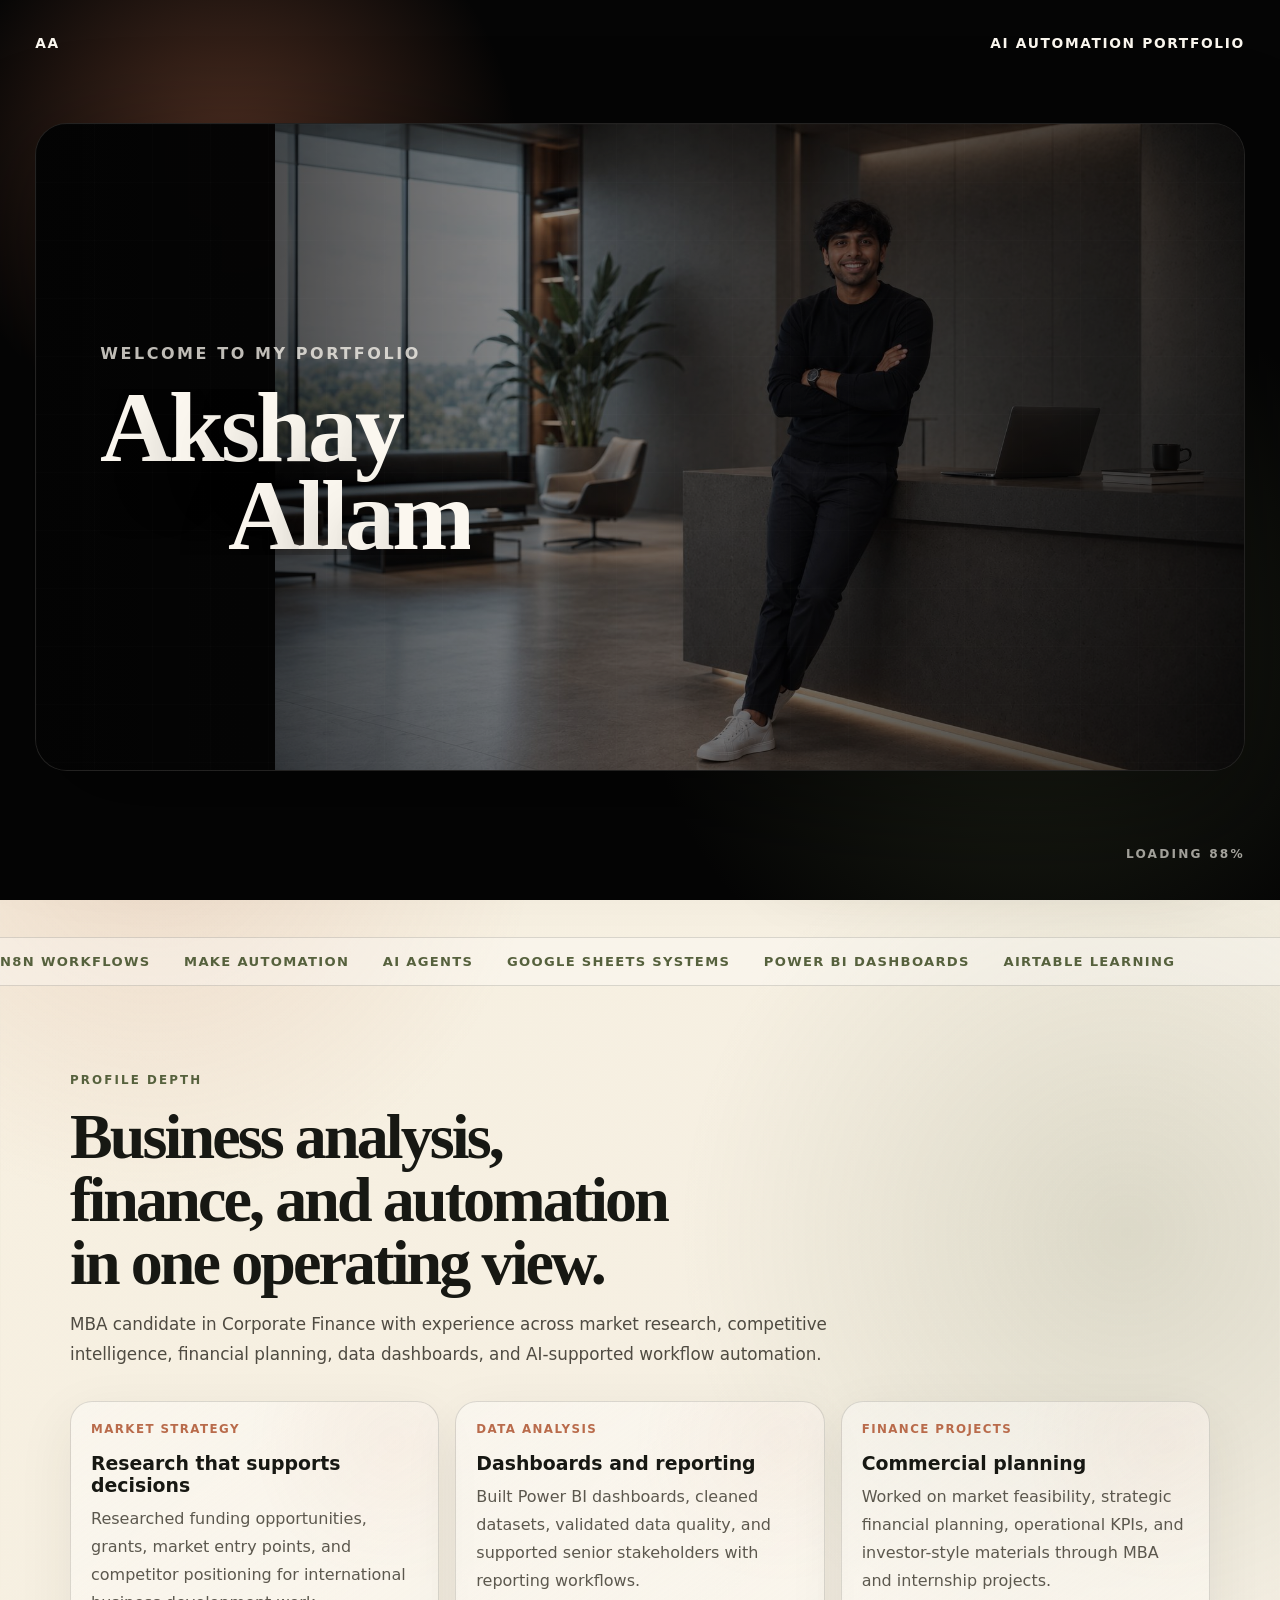
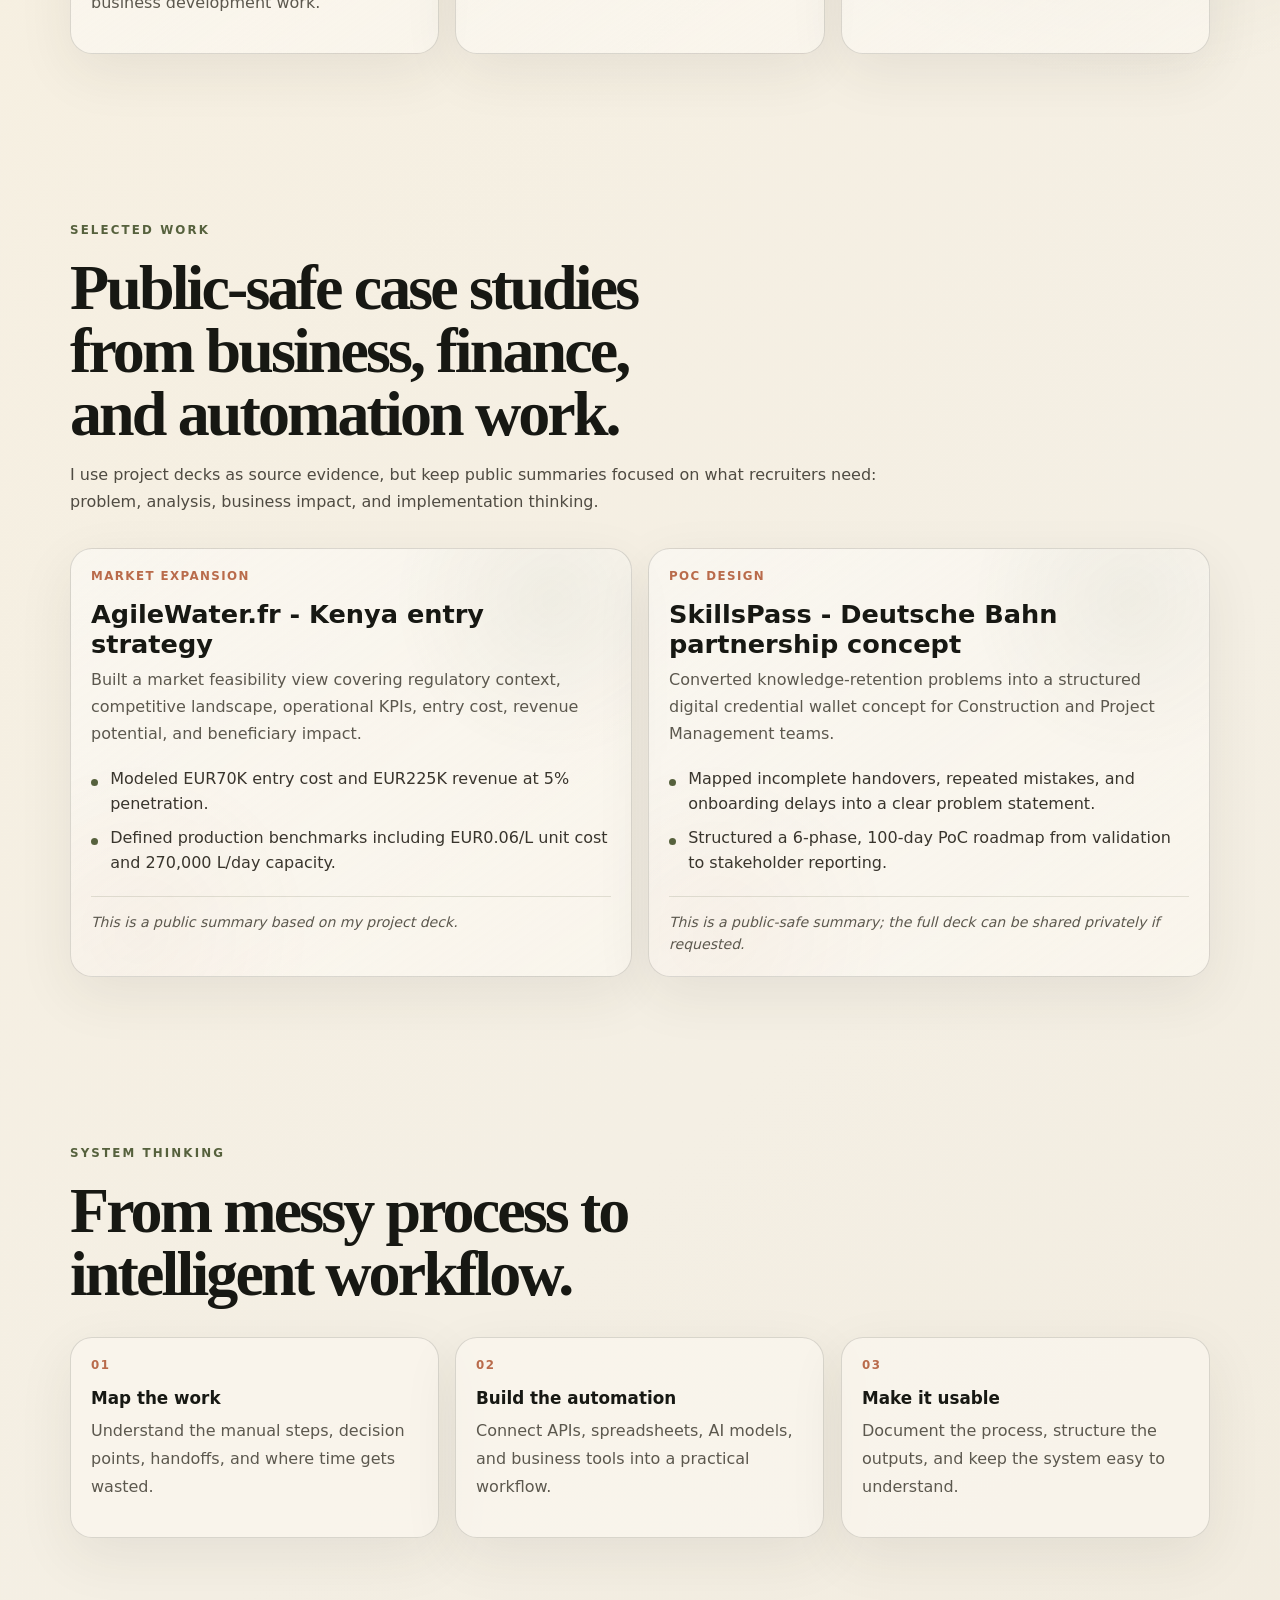
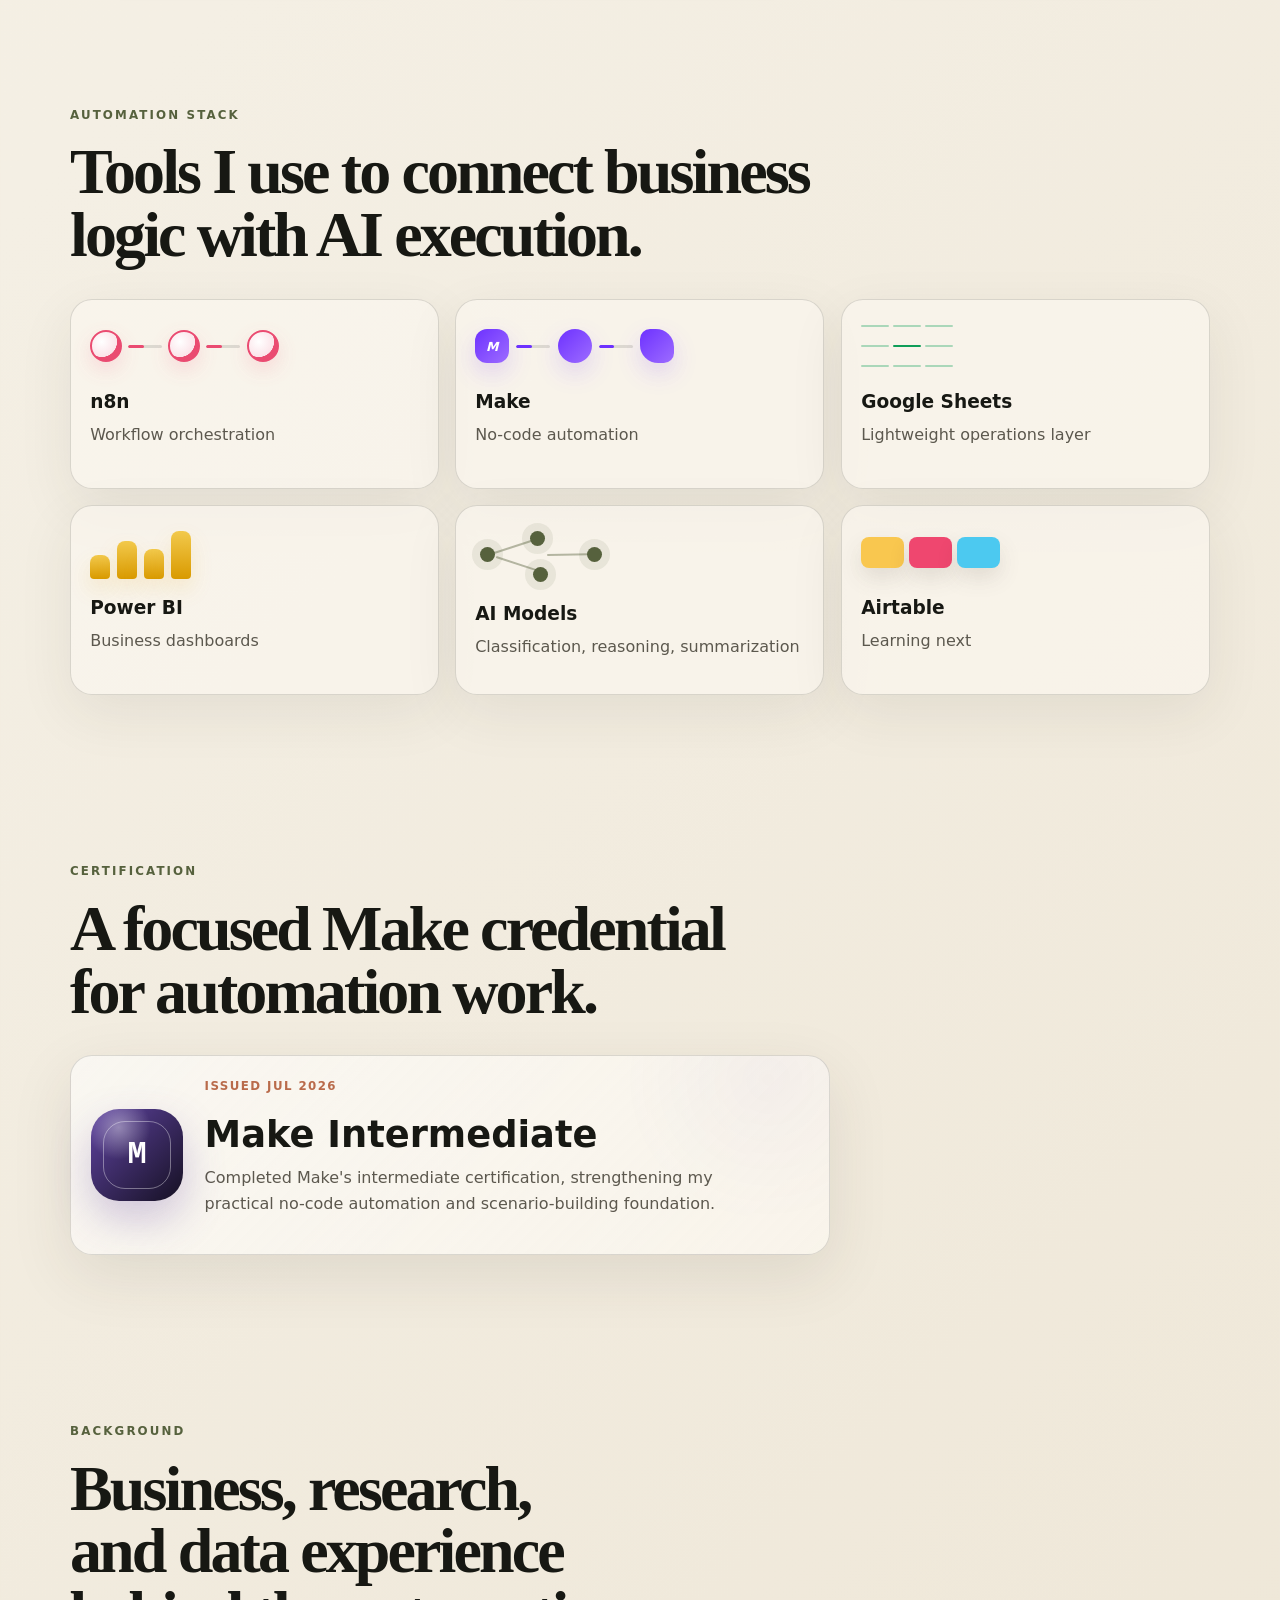
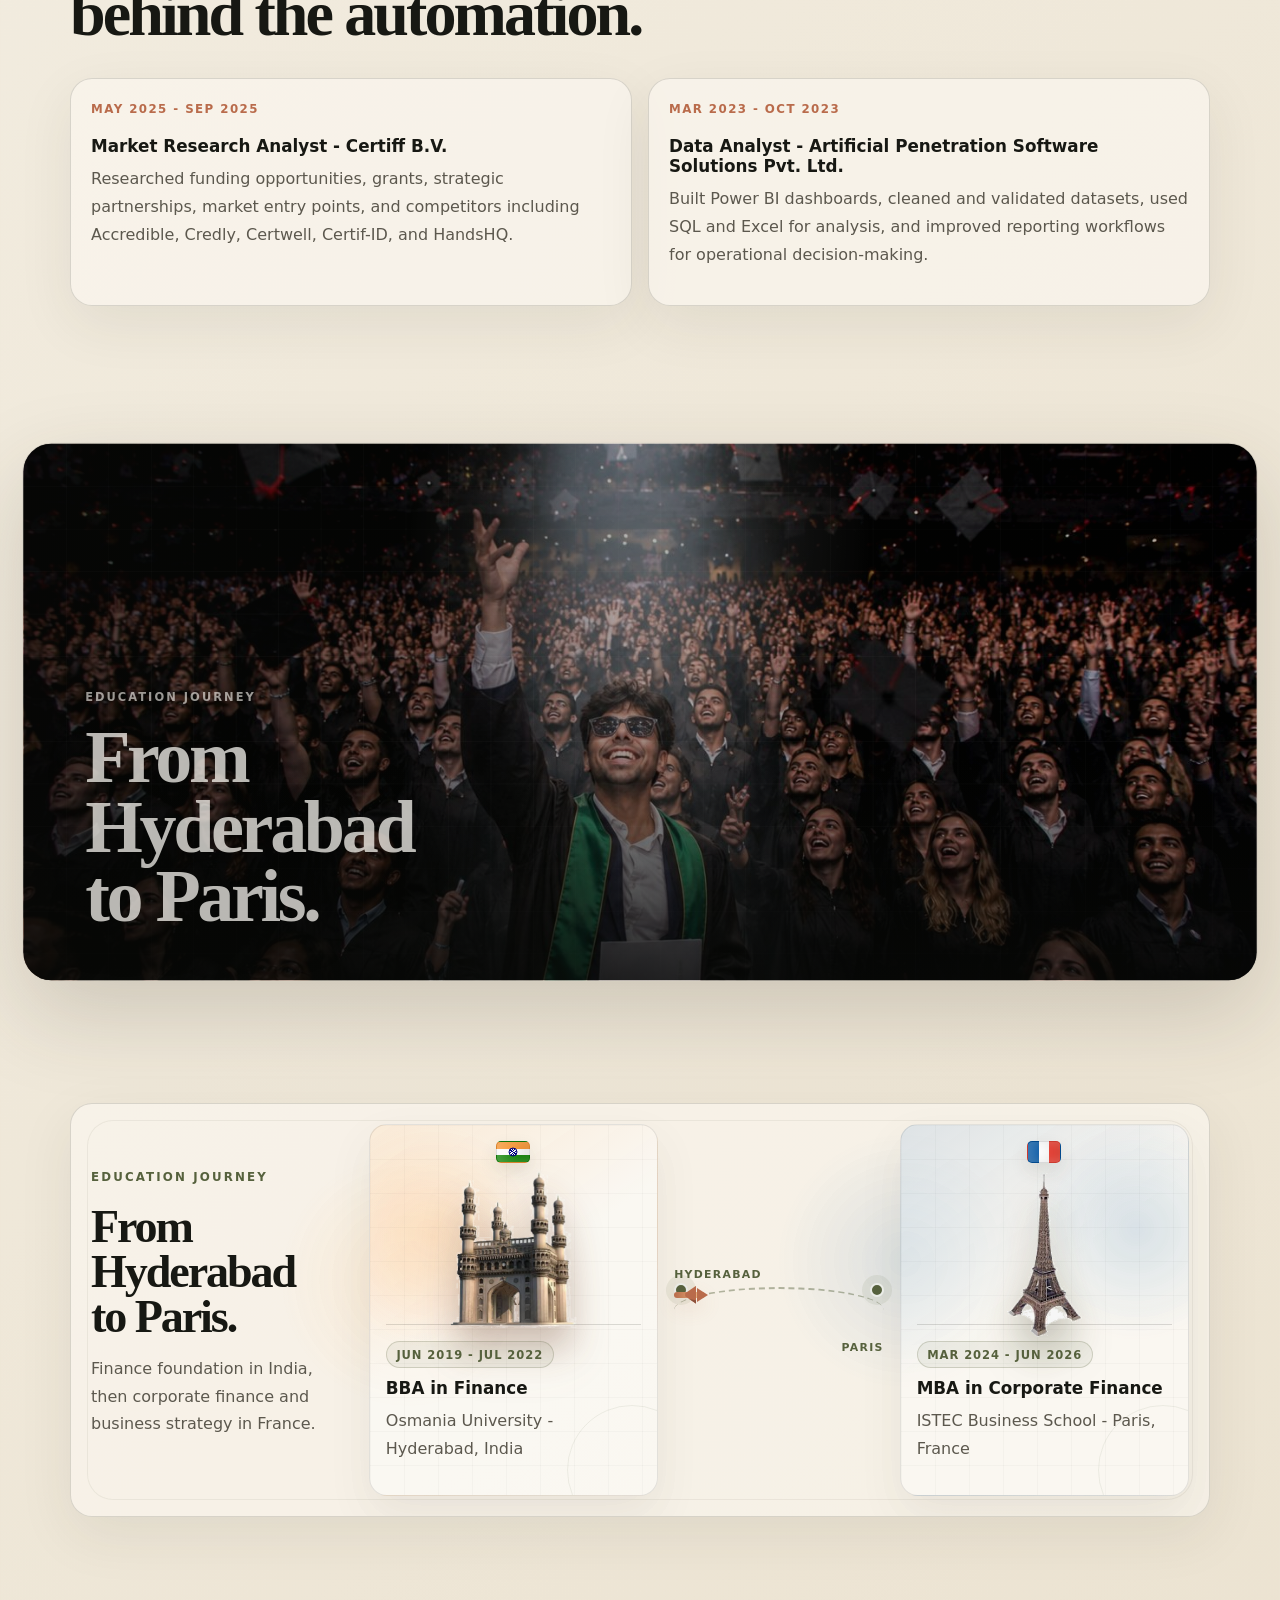
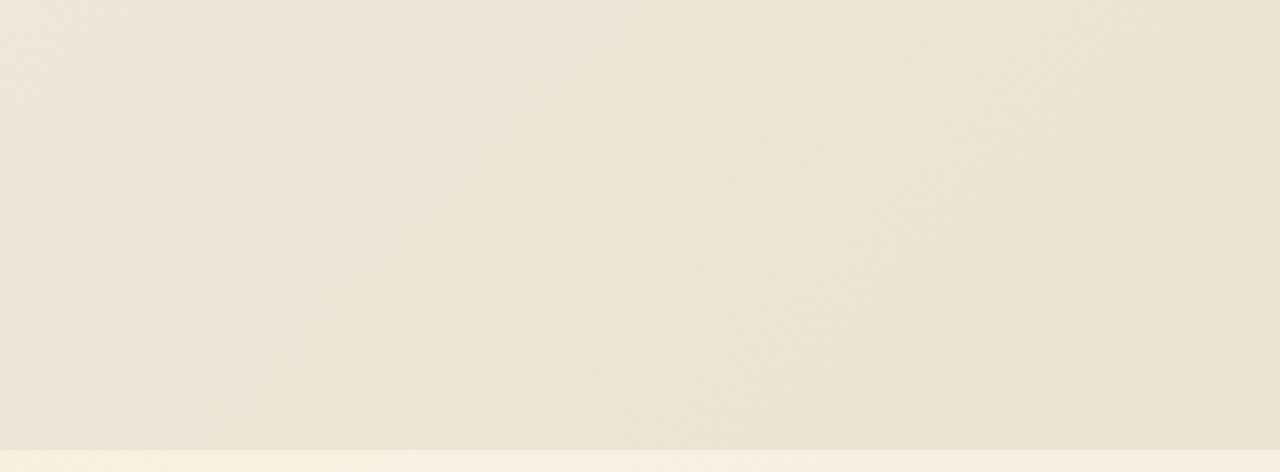
==== commit 5f9a0e75: "Add Make Intermediate certification" ====
--- a/portfolio/index.html
+++ b/portfolio/index.html
@@ -311,6 +311,26 @@
         </div>
       </section>
 
+      <section class="section certification-section">
+        <div class="section-heading reveal">
+          <p class="eyebrow" data-i18n="certification.eyebrow">Certification</p>
+          <h2 data-i18n="certification.title">A focused Make credential for automation work.</h2>
+        </div>
+        <article class="certification-card reveal">
+          <div class="certification-mark" aria-hidden="true">
+            <span>M</span>
+            <i></i>
+          </div>
+          <div>
+            <p class="date" data-i18n="certification.date">Issued Jul 2026</p>
+            <h3 data-i18n="certification.makeTitle">Make Intermediate</h3>
+            <p data-i18n="certification.makeText">
+              Completed Make's intermediate certification, strengthening my practical no-code automation and scenario-building foundation.
+            </p>
+          </div>
+        </article>
+      </section>
+
       <section id="experience" class="section experience-section">
         <div class="section-heading reveal">
           <p class="eyebrow" data-i18n="experience.eyebrow">Background</p>
--- a/portfolio/styles.css
+++ b/portfolio/styles.css
@@ -1042,6 +1042,69 @@
 .stack-item {
   min-height: 190px;
   padding: 1.2rem;
+}
+
+.certification-card {
+  display: grid;
+  grid-template-columns: auto minmax(0, 1fr);
+  gap: 1.35rem;
+  align-items: center;
+  max-width: 760px;
+  padding: 1.25rem;
+  border: 1px solid var(--line);
+  border-radius: 22px;
+  background:
+    linear-gradient(135deg, rgba(255, 255, 255, 0.54), rgba(251, 247, 239, 0.78)),
+    radial-gradient(circle at 92% 12%, rgba(96, 68, 162, 0.14), transparent 9rem);
+  box-shadow: 0 20px 62px rgba(54, 48, 37, 0.1);
+  transition: transform 220ms ease, border-color 220ms ease, box-shadow 220ms ease;
+}
+
+.certification-card:hover {
+  border-color: rgba(96, 68, 162, 0.32);
+  box-shadow: 0 28px 72px rgba(54, 48, 37, 0.16);
+  transform: translateY(-5px);
+}
+
+.certification-card h3 {
+  margin-bottom: 0.55rem;
+  font-size: clamp(1.6rem, 3vw, 2.3rem);
+}
+
+.certification-card p:not(.date) {
+  max-width: 34rem;
+  color: var(--muted);
+  line-height: 1.65;
+}
+
+.certification-mark {
+  position: relative;
+  display: grid;
+  place-items: center;
+  width: 92px;
+  height: 92px;
+  border-radius: 28px;
+  color: #ffffff;
+  background:
+    radial-gradient(circle at 30% 20%, rgba(255, 255, 255, 0.4), transparent 2rem),
+    linear-gradient(135deg, #6044a2, #151022);
+  box-shadow: 0 18px 42px rgba(96, 68, 162, 0.28);
+}
+
+.certification-mark span {
+  position: relative;
+  z-index: 1;
+  font-family: "Space Mono", monospace;
+  font-size: 2rem;
+  font-weight: 900;
+}
+
+.certification-mark i {
+  position: absolute;
+  inset: 12px;
+  border: 1px solid rgba(255, 255, 255, 0.38);
+  border-radius: 22px;
+  animation: certOrbit 5s linear infinite;
 }
 
 .tool-visual {
@@ -2077,6 +2140,10 @@
   50% { transform: translateY(-5px) rotate(-4deg); }
 }
 
+@keyframes certOrbit {
+  to { transform: rotate(360deg); }
+}
+
 @keyframes meterFlow {
   0%, 100% { transform: translateX(-80%); opacity: 0.35; }
   50% { transform: translateX(110%); opacity: 1; }
@@ -2218,6 +2285,16 @@
 
   .section {
     padding: 3.6rem 1rem;
+  }
+
+  .certification-card {
+    grid-template-columns: 1fr;
+  }
+
+  .certification-mark {
+    width: 78px;
+    height: 78px;
+    border-radius: 24px;
   }
 
   .education-moment {
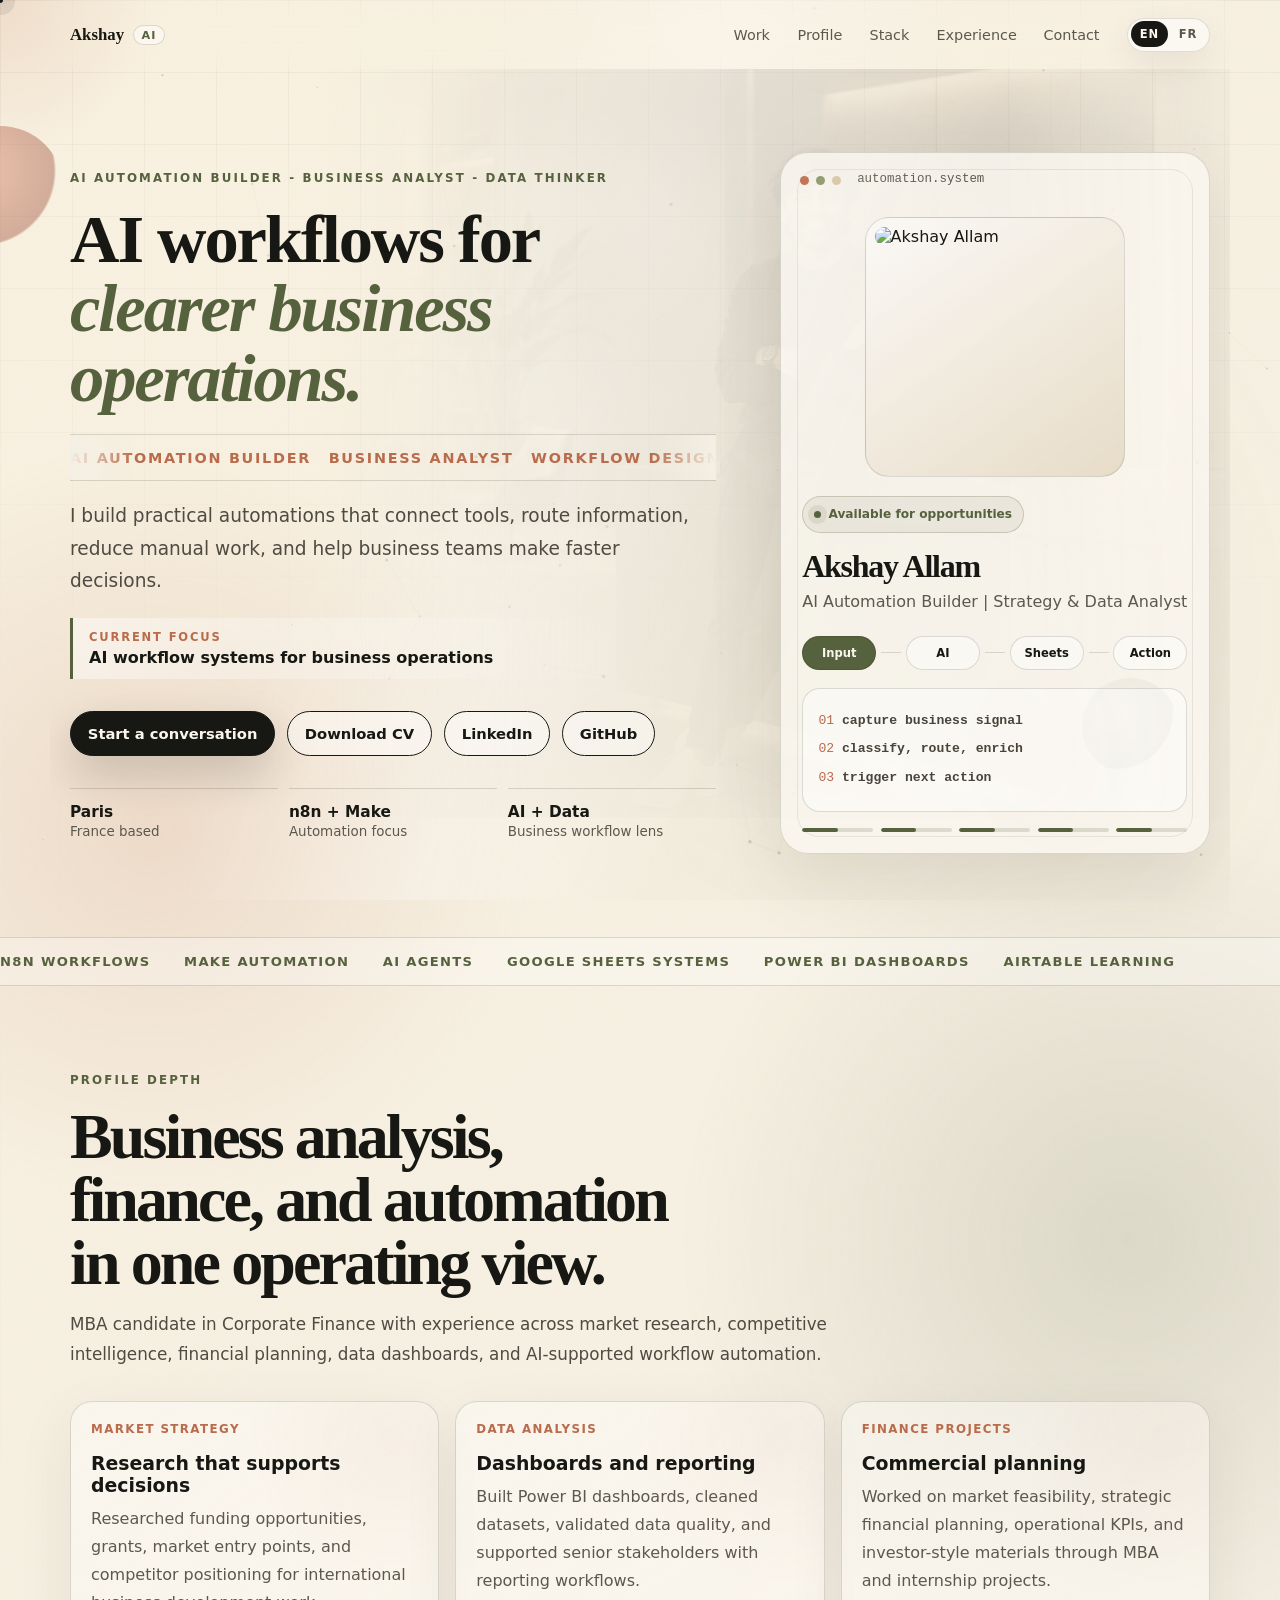
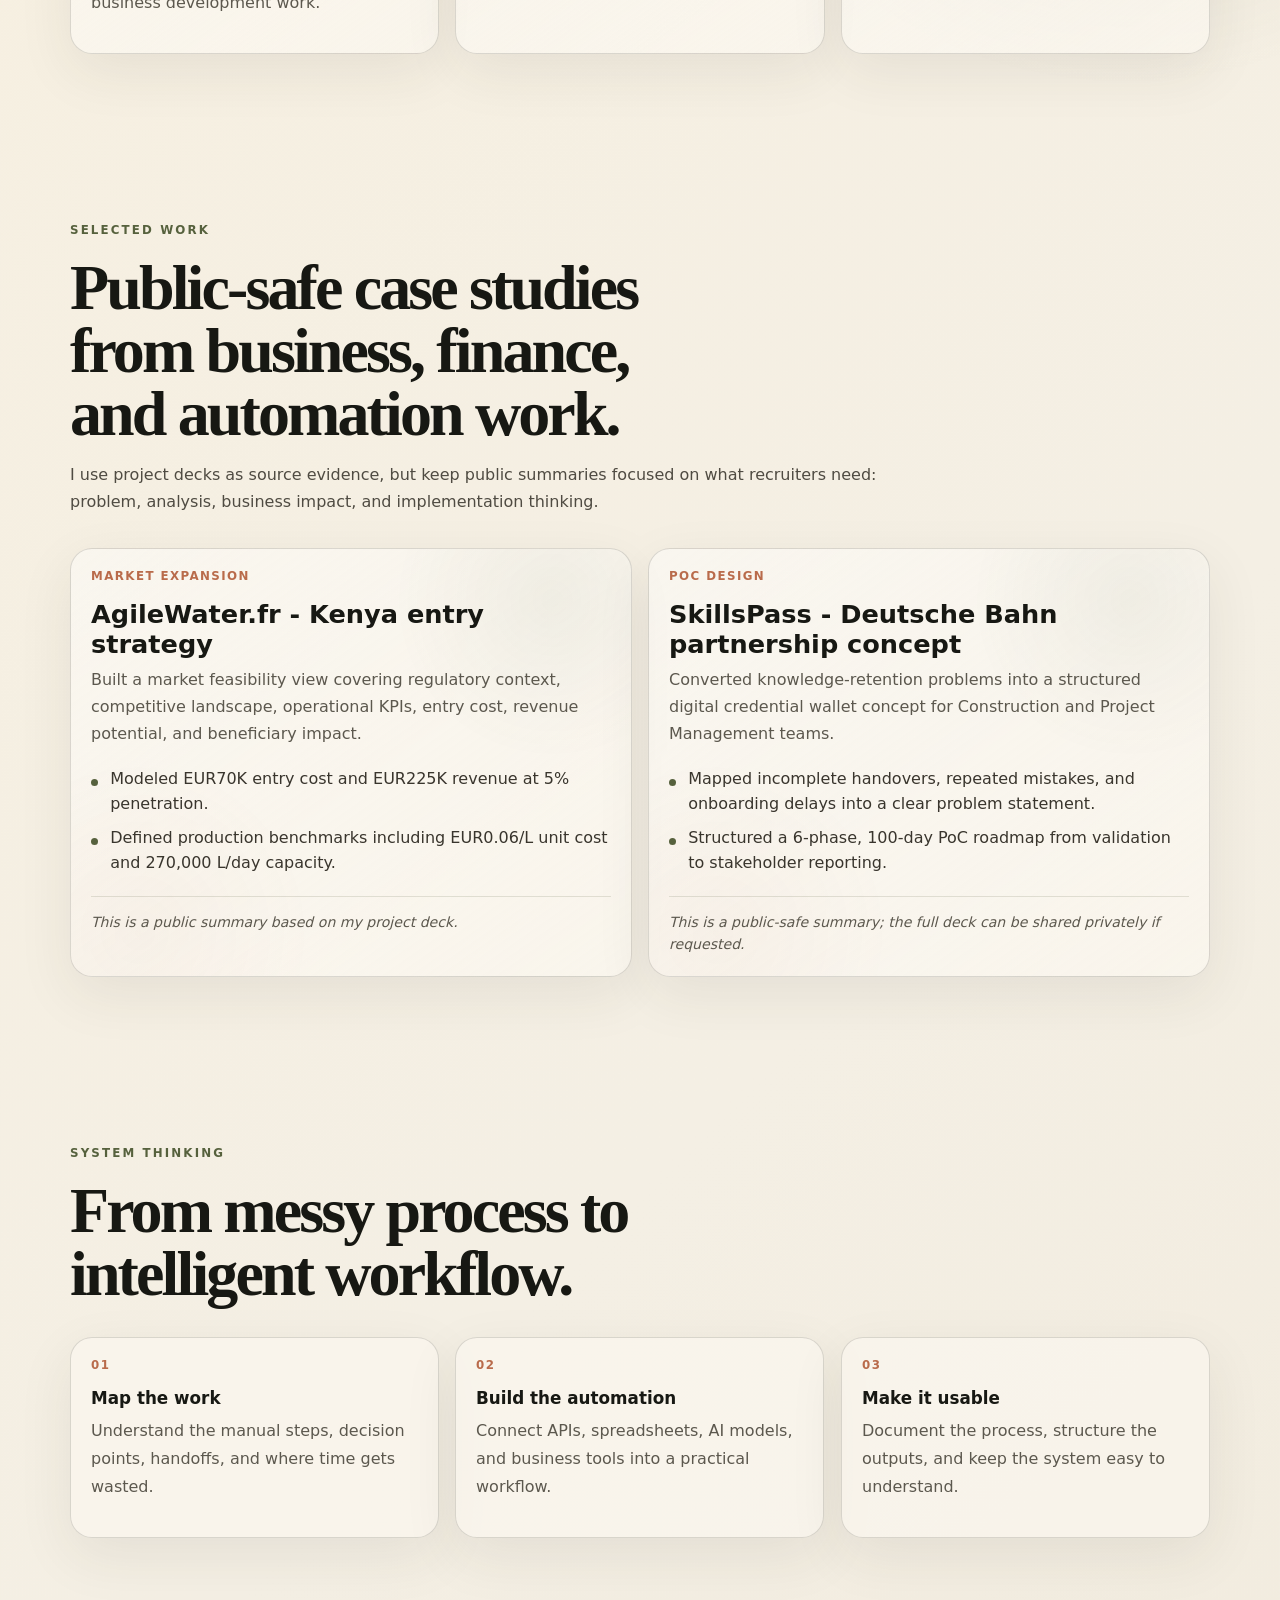
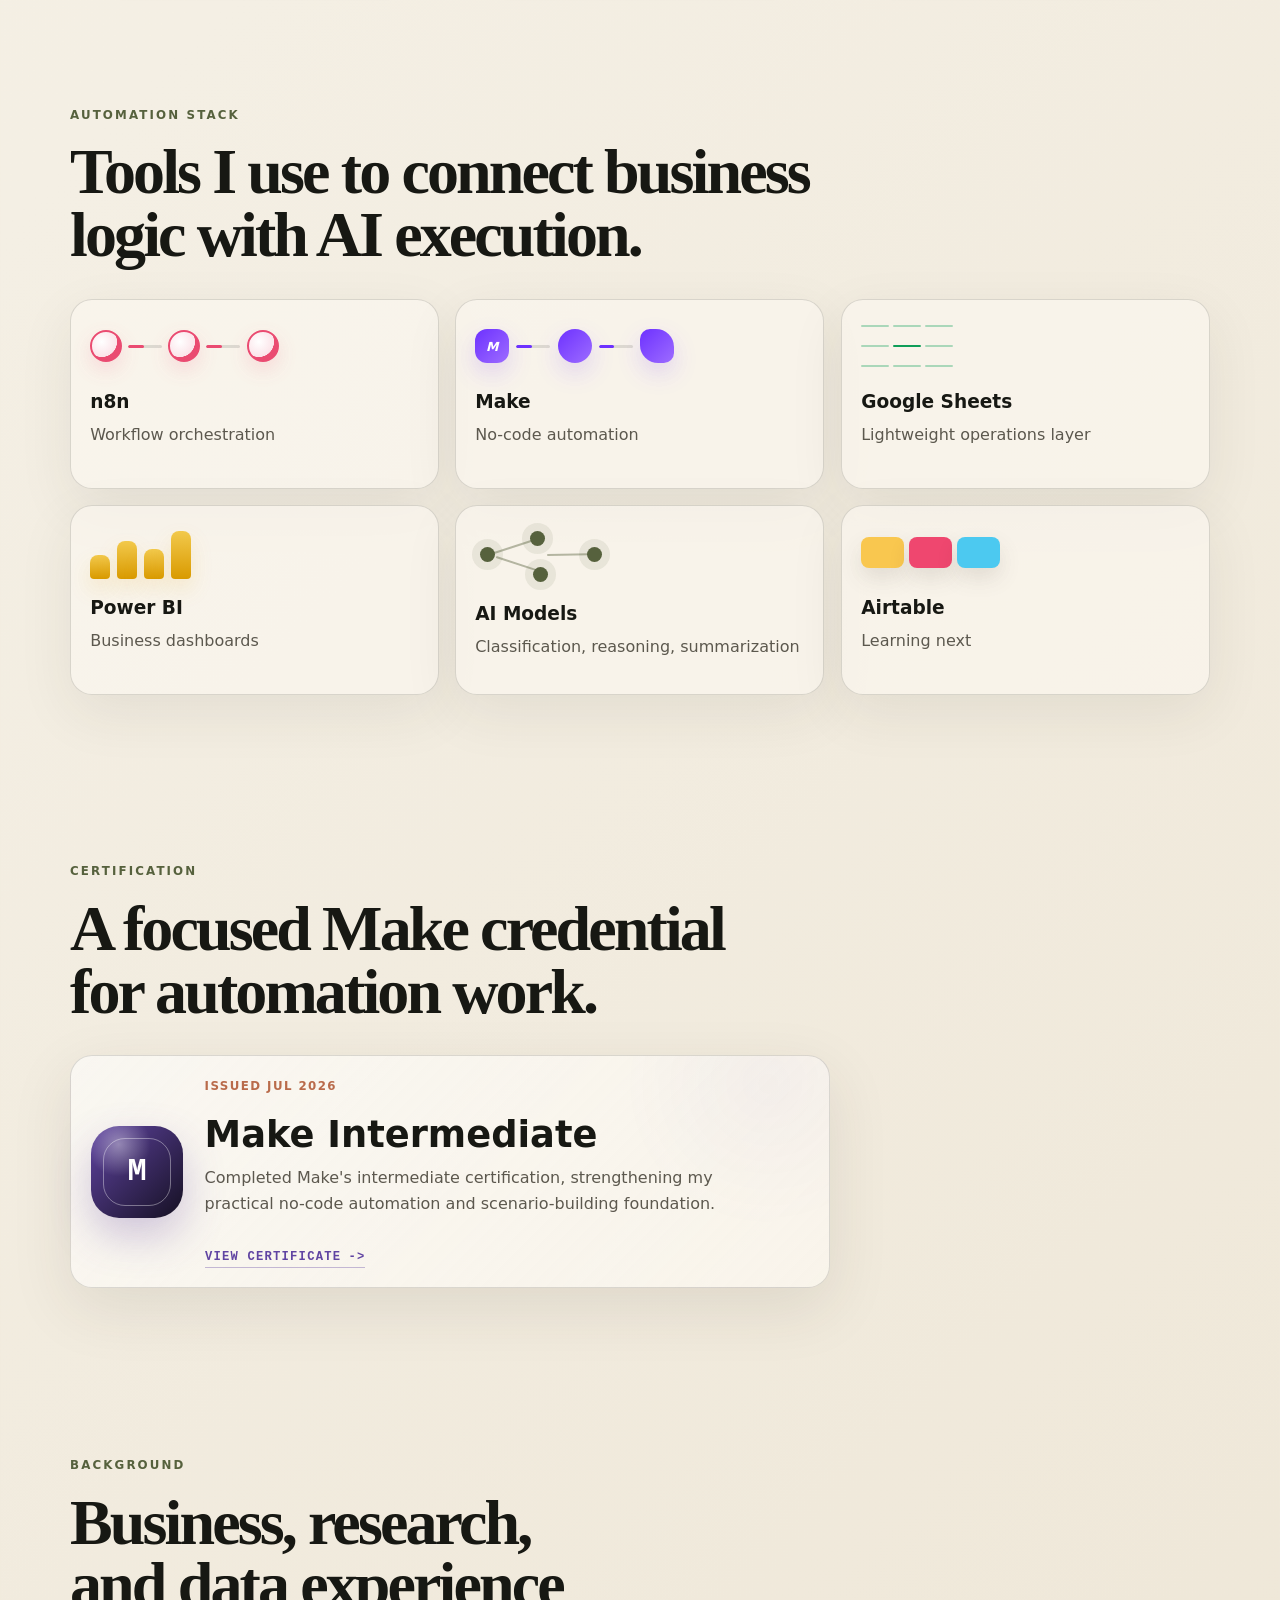
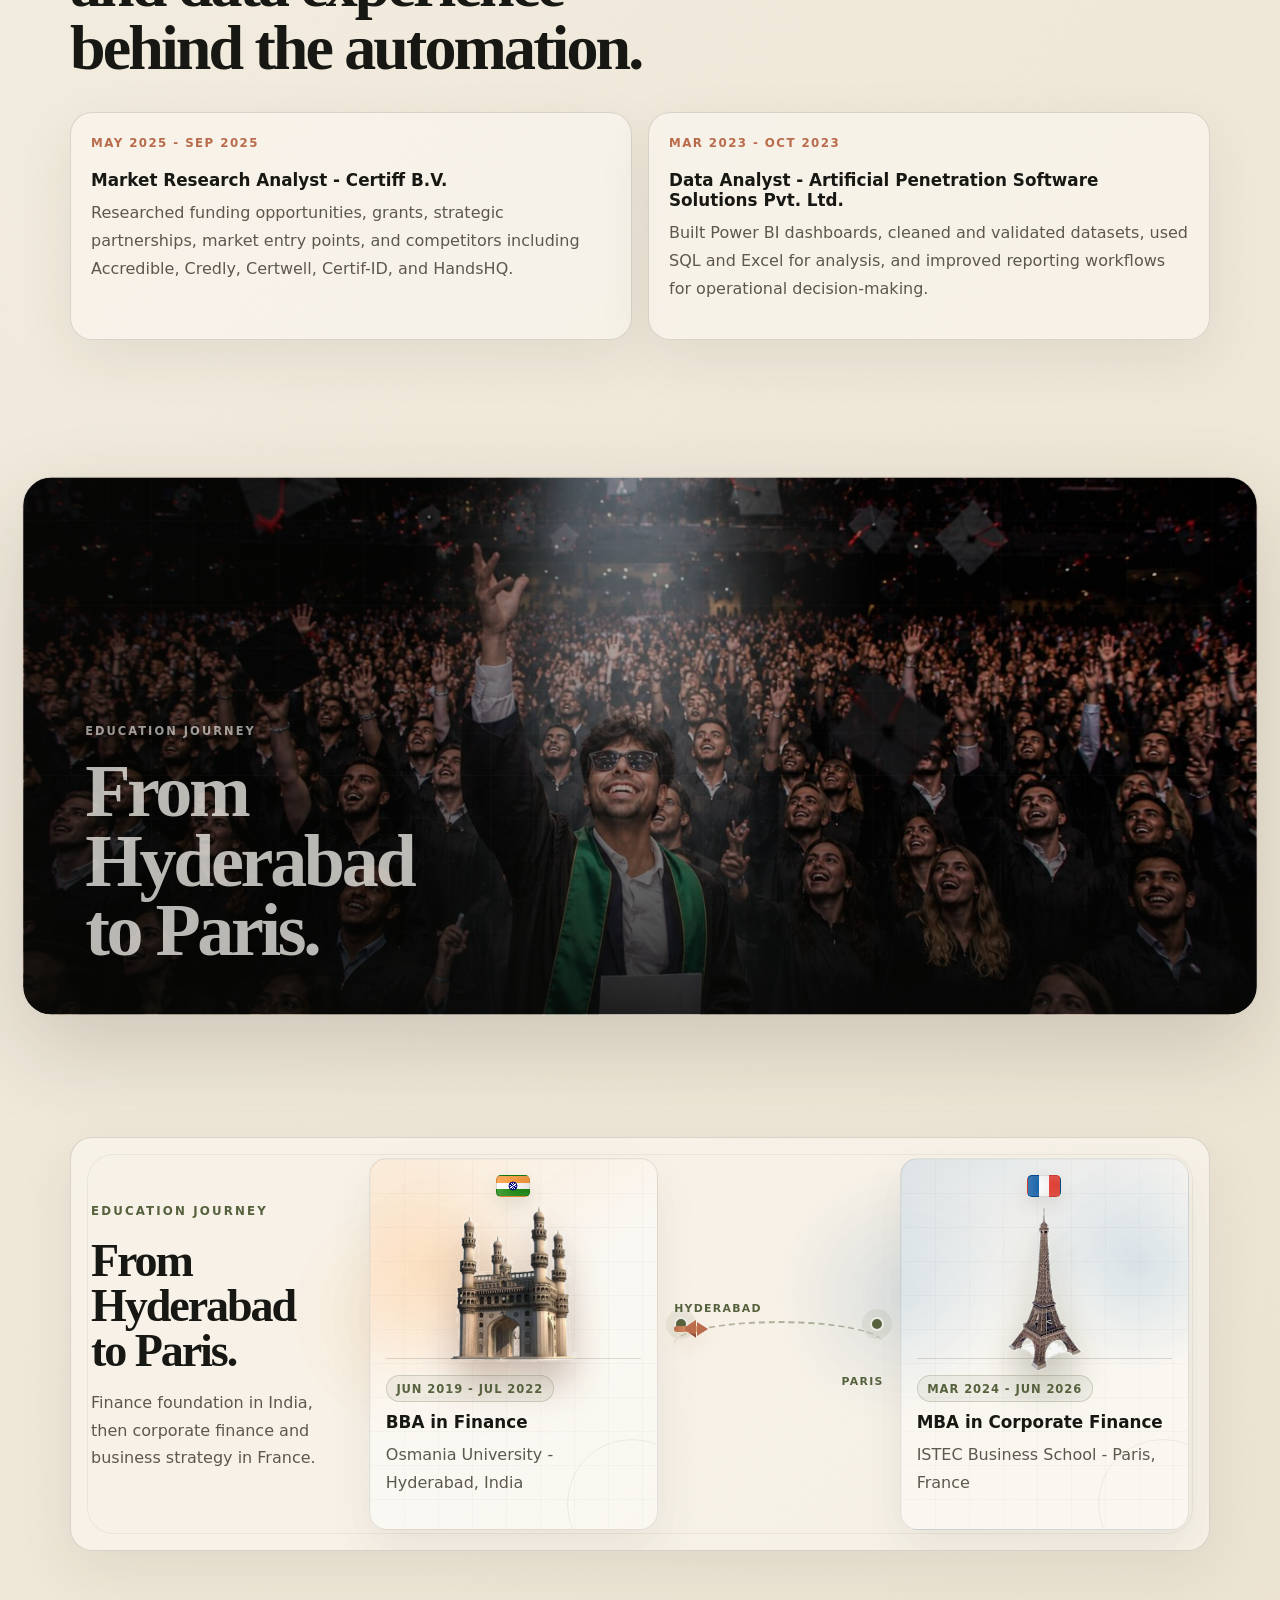
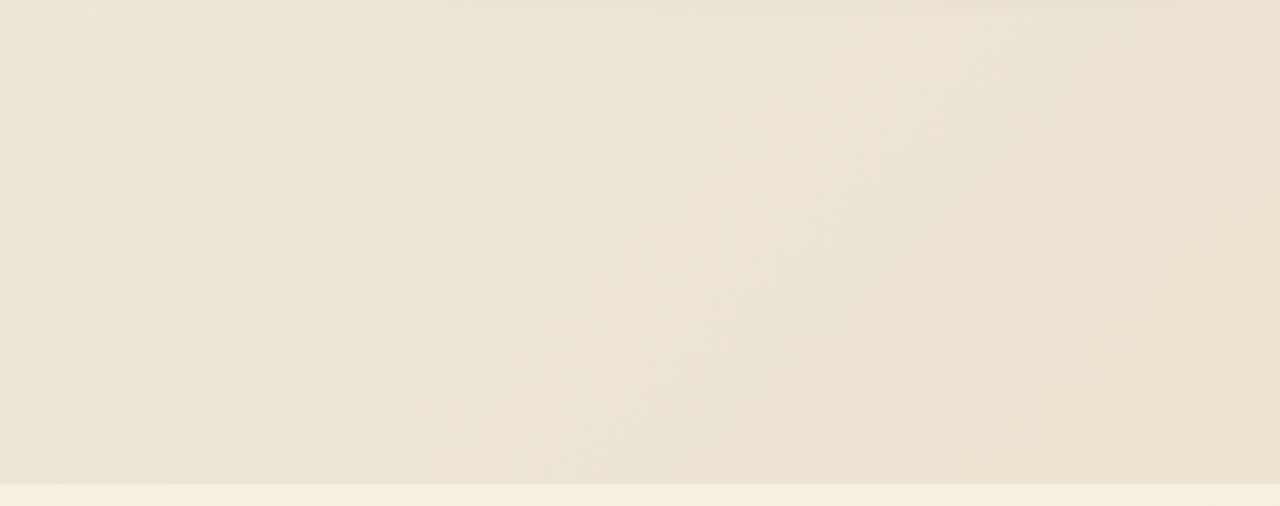
==== commit 89170f0c: "Link Make Intermediate certificate" ====
--- a/portfolio/index.html
+++ b/portfolio/index.html
@@ -327,6 +327,7 @@
             <p data-i18n="certification.makeText">
               Completed Make's intermediate certification, strengthening my practical no-code automation and scenario-building foundation.
             </p>
+            <a class="certification-link" href="assets/make-intermediate-certificate.pdf" target="_blank" rel="noopener" data-i18n="certification.link">View certificate</a>
           </div>
         </article>
       </section>
--- a/portfolio/styles.css
+++ b/portfolio/styles.css
@@ -1075,6 +1075,31 @@
   max-width: 34rem;
   color: var(--muted);
   line-height: 1.65;
+}
+
+.certification-link {
+  display: inline-flex;
+  align-items: center;
+  gap: 0.45rem;
+  margin-top: 1rem;
+  border-bottom: 1px solid rgba(96, 68, 162, 0.35);
+  padding-bottom: 0.18rem;
+  color: #6044a2;
+  font-family: "Space Mono", monospace;
+  font-size: 0.76rem;
+  font-weight: 900;
+  letter-spacing: 0.1em;
+  text-decoration: none;
+  text-transform: uppercase;
+}
+
+.certification-link::after {
+  content: "->";
+  transition: transform 180ms ease;
+}
+
+.certification-link:hover::after {
+  transform: translateX(4px);
 }
 
 .certification-mark {
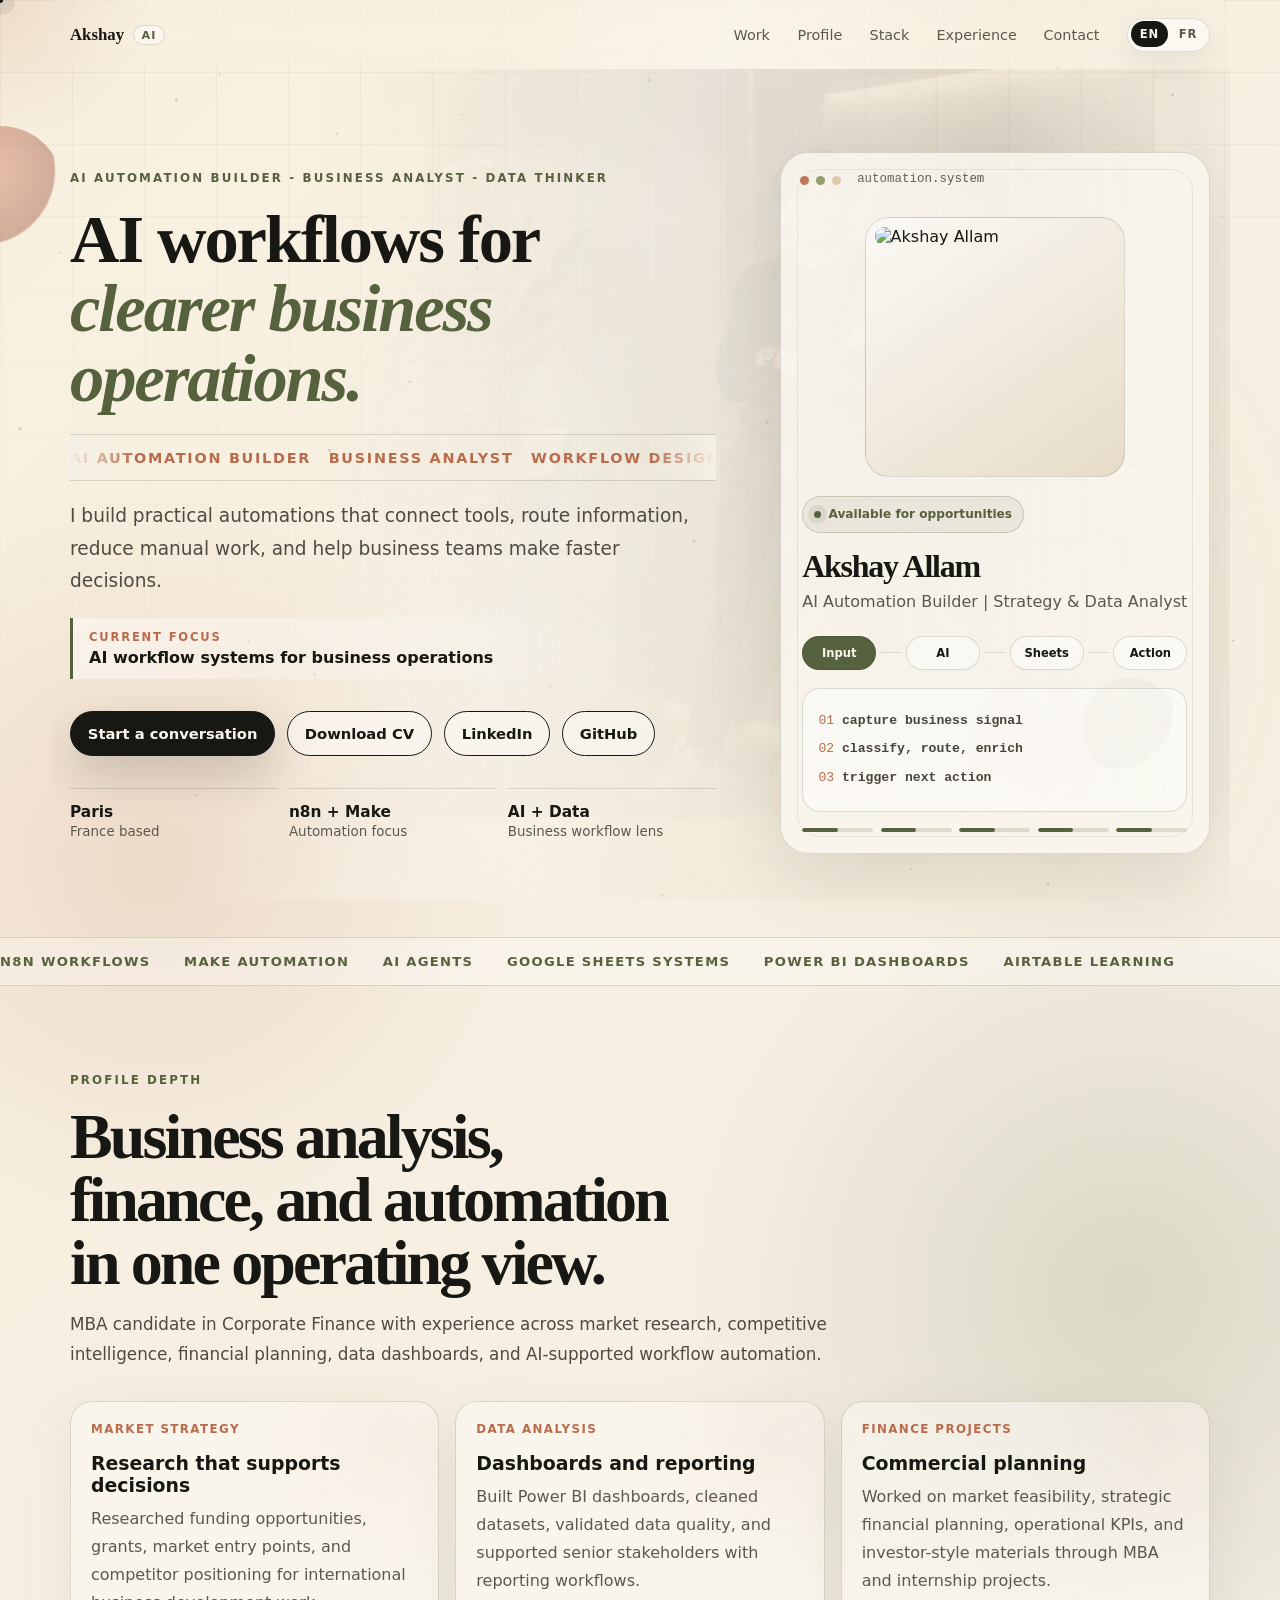
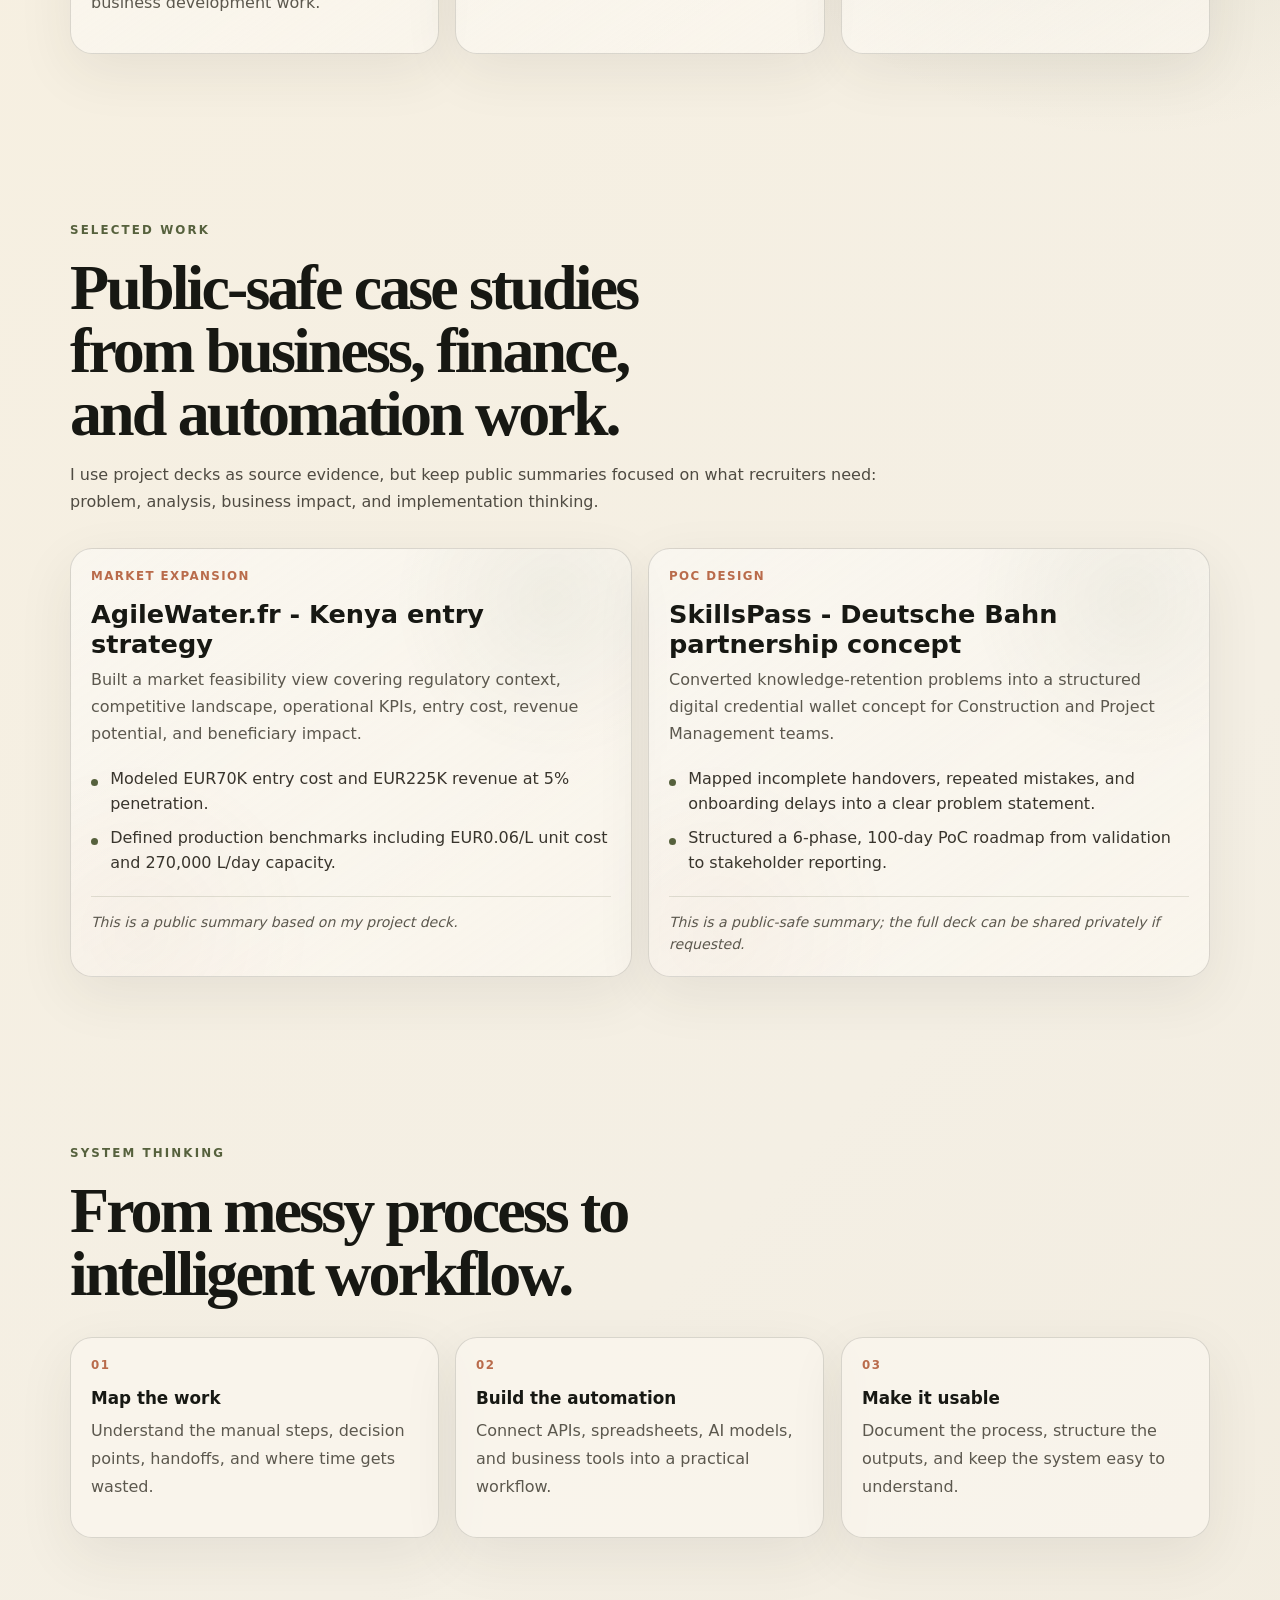
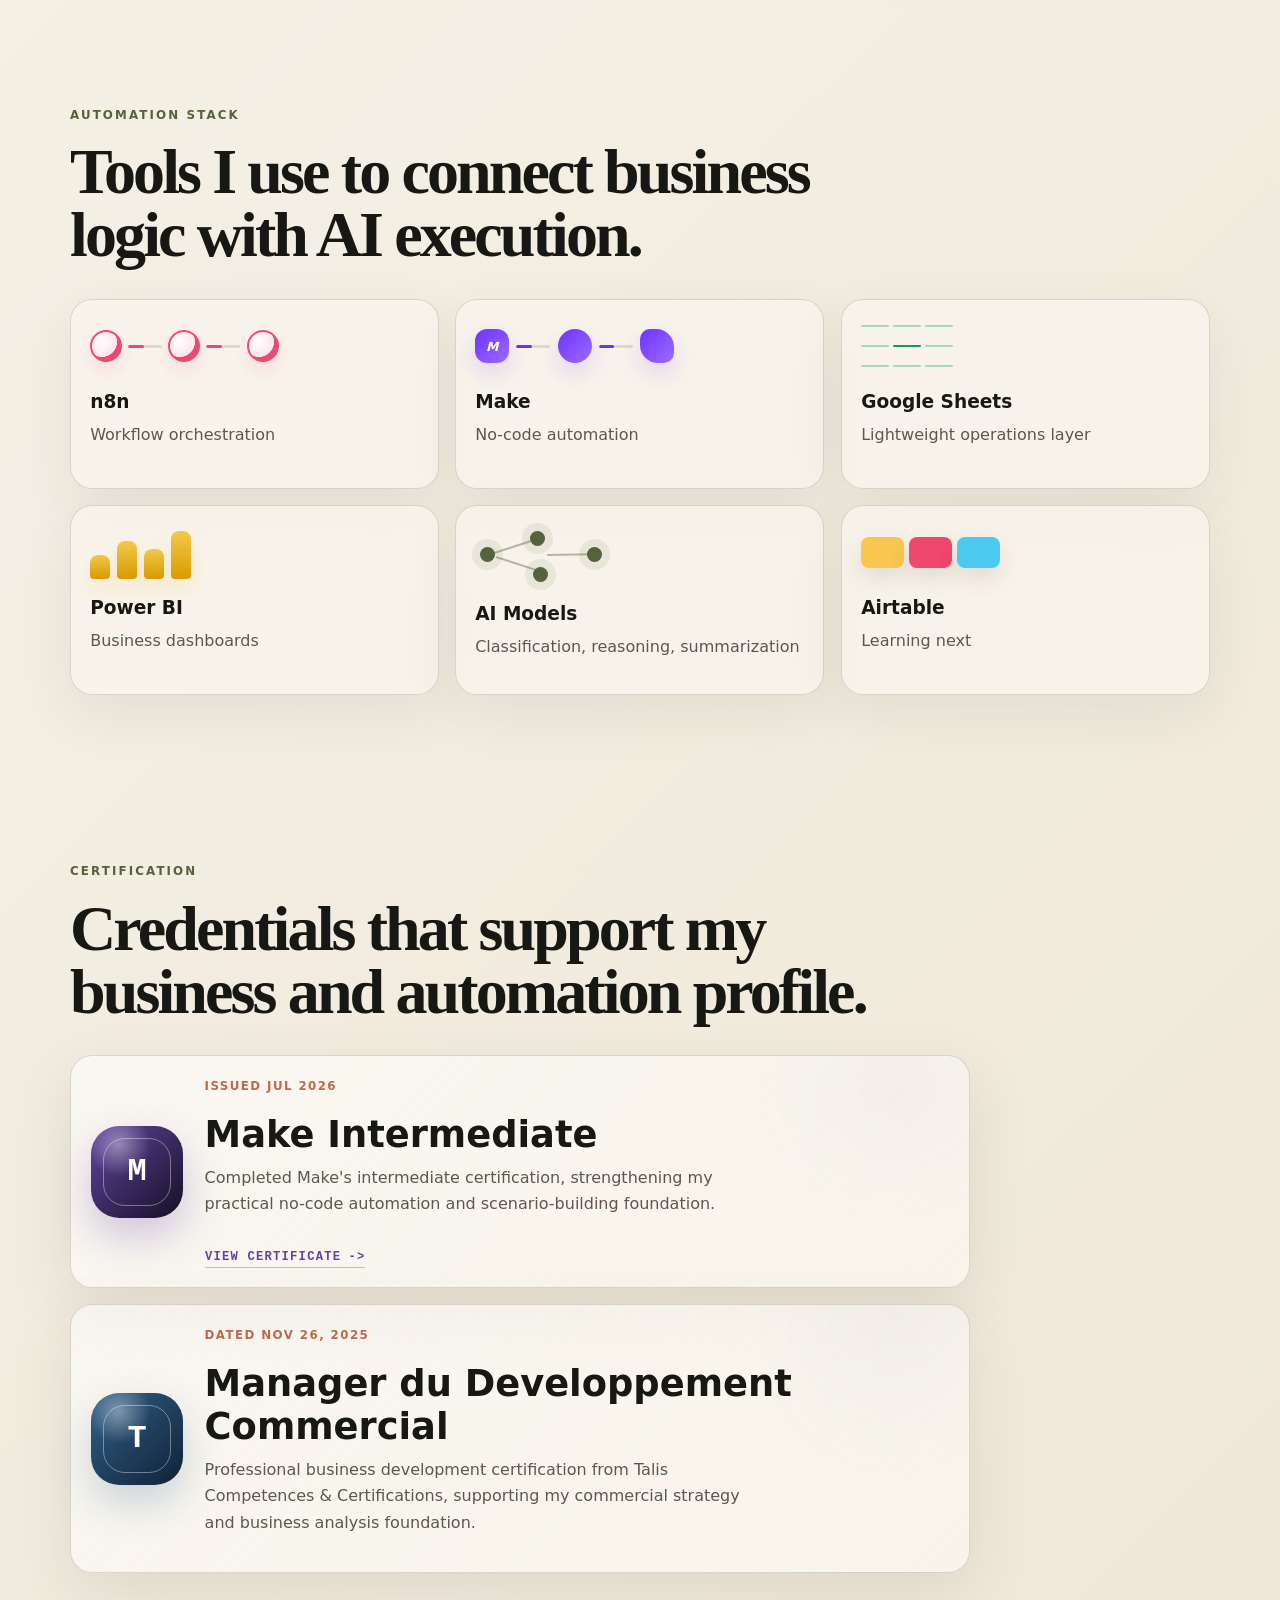
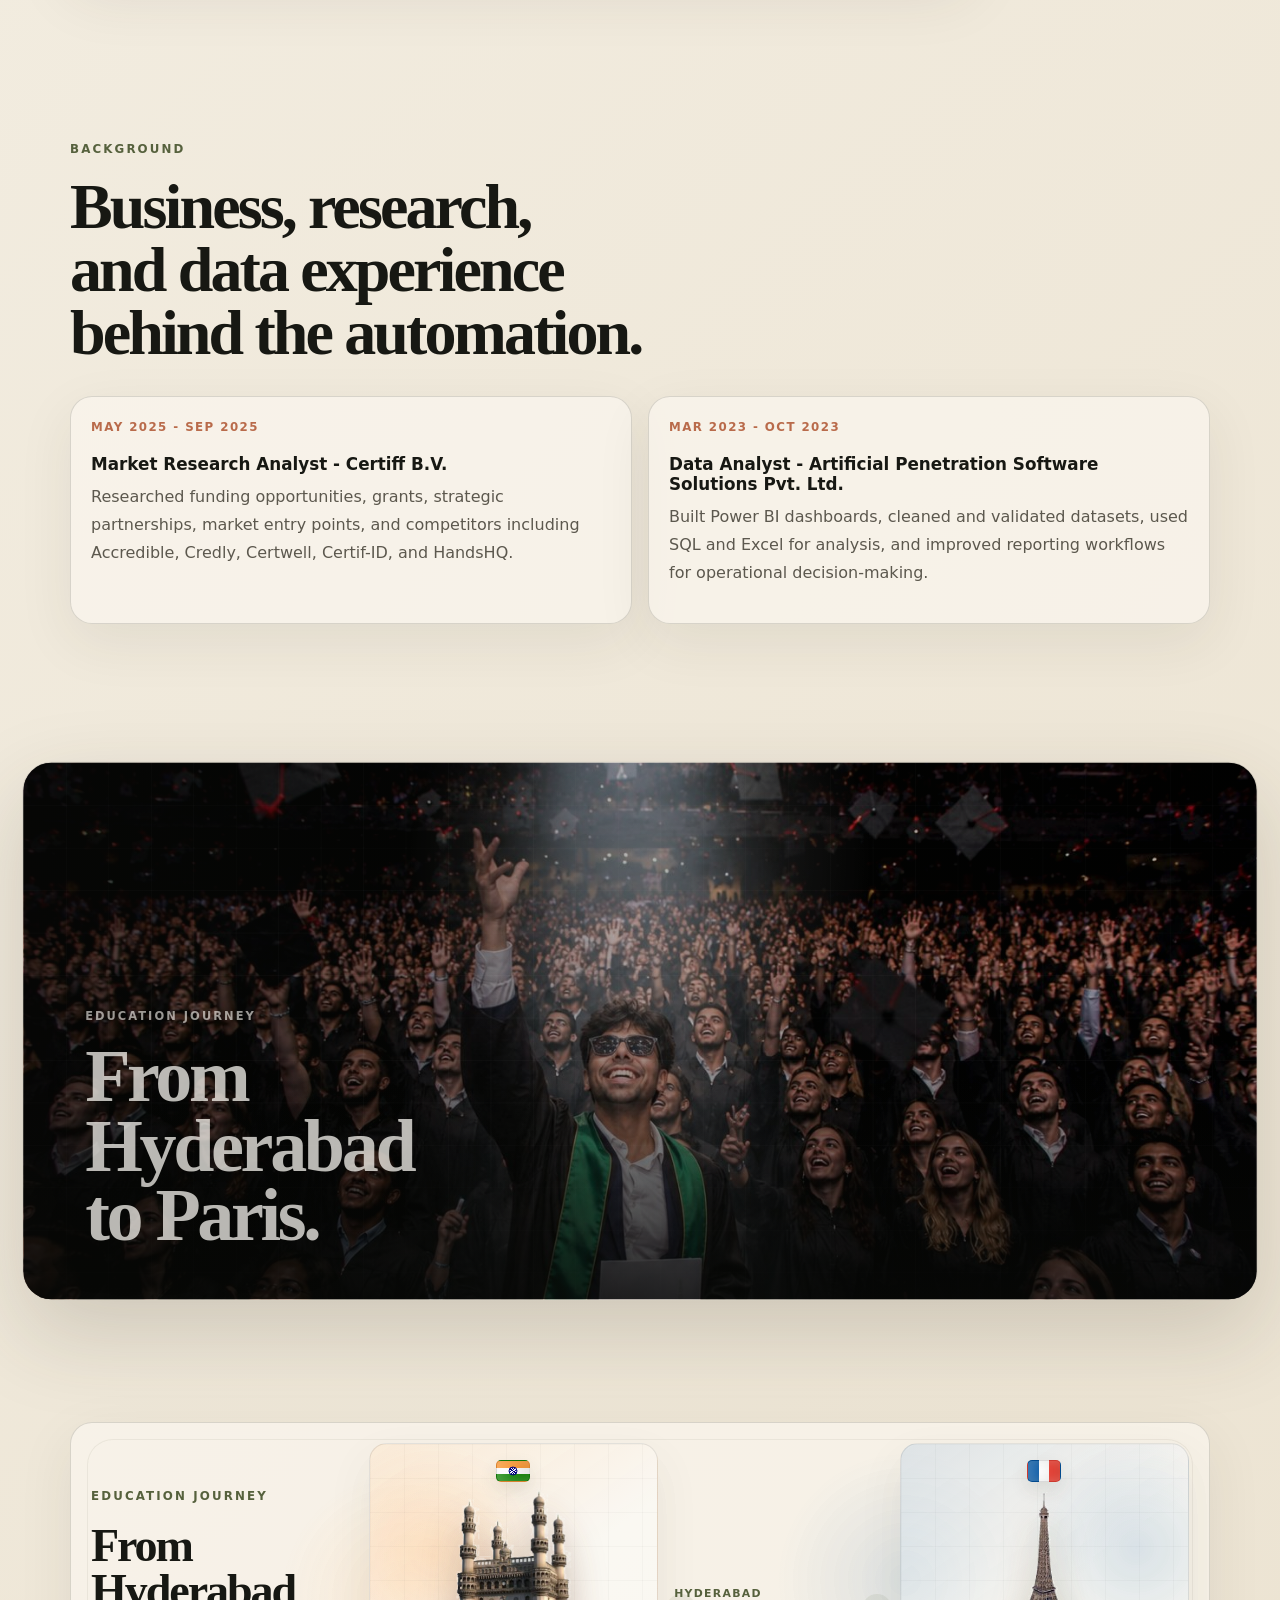
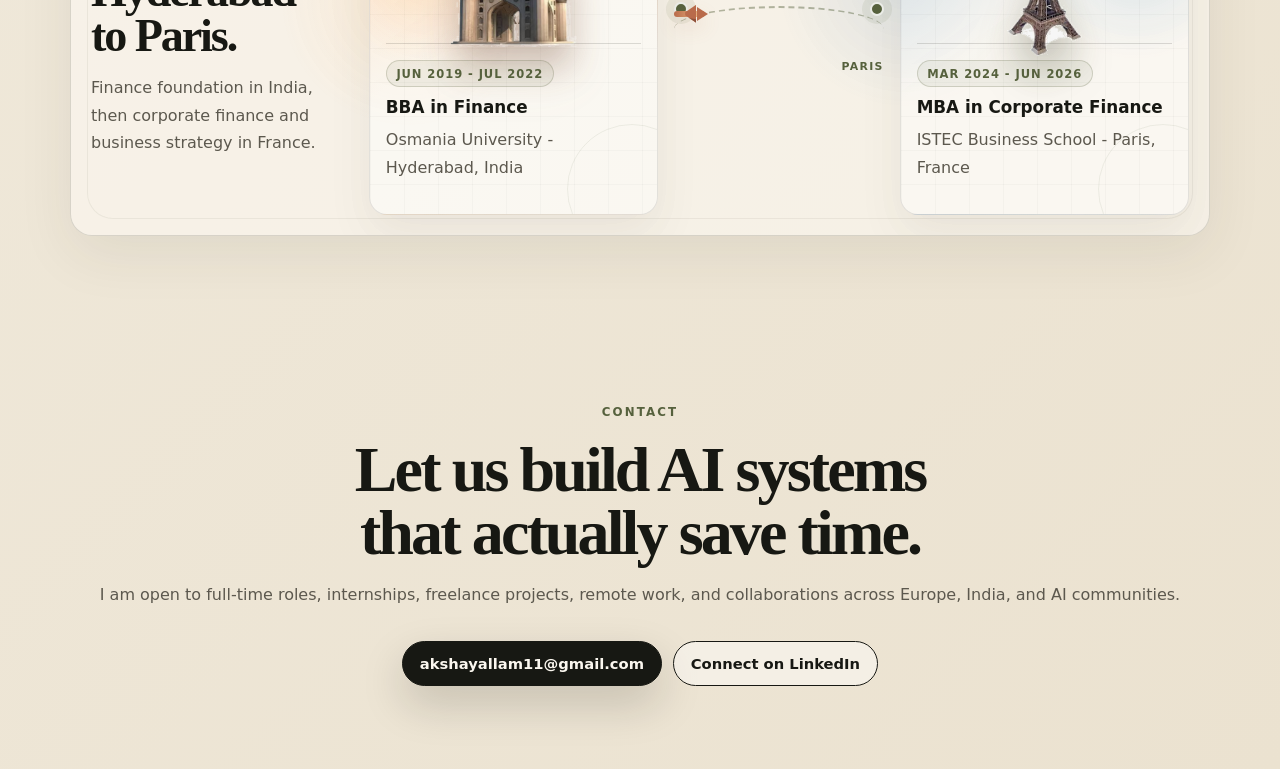
==== commit ad2556ac: "Add Talis certification to portfolio" ====
--- a/portfolio/index.html
+++ b/portfolio/index.html
@@ -314,22 +314,37 @@
       <section class="section certification-section">
         <div class="section-heading reveal">
           <p class="eyebrow" data-i18n="certification.eyebrow">Certification</p>
-          <h2 data-i18n="certification.title">A focused Make credential for automation work.</h2>
-        </div>
-        <article class="certification-card reveal">
-          <div class="certification-mark" aria-hidden="true">
-            <span>M</span>
-            <i></i>
-          </div>
-          <div>
-            <p class="date" data-i18n="certification.date">Issued Jul 2026</p>
-            <h3 data-i18n="certification.makeTitle">Make Intermediate</h3>
-            <p data-i18n="certification.makeText">
-              Completed Make's intermediate certification, strengthening my practical no-code automation and scenario-building foundation.
-            </p>
-            <a class="certification-link" href="assets/make-intermediate-certificate.pdf" target="_blank" rel="noopener" data-i18n="certification.link">View certificate</a>
-          </div>
-        </article>
+          <h2 data-i18n="certification.title">Credentials that support my business and automation profile.</h2>
+        </div>
+        <div class="certification-list">
+          <article class="certification-card reveal">
+            <div class="certification-mark" aria-hidden="true">
+              <span>M</span>
+              <i></i>
+            </div>
+            <div>
+              <p class="date" data-i18n="certification.makeDate">Issued Jul 2026</p>
+              <h3 data-i18n="certification.makeTitle">Make Intermediate</h3>
+              <p data-i18n="certification.makeText">
+                Completed Make's intermediate certification, strengthening my practical no-code automation and scenario-building foundation.
+              </p>
+              <a class="certification-link" href="assets/make-intermediate-certificate.pdf" target="_blank" rel="noopener" data-i18n="certification.link">View certificate</a>
+            </div>
+          </article>
+          <article class="certification-card reveal">
+            <div class="certification-mark talis-mark" aria-hidden="true">
+              <span>T</span>
+              <i></i>
+            </div>
+            <div>
+              <p class="date" data-i18n="certification.talisDate">Dated Nov 26, 2025</p>
+              <h3 data-i18n="certification.talisTitle">Manager du Developpement Commercial</h3>
+              <p data-i18n="certification.talisText">
+                Professional business development certification from Talis Competences & Certifications, supporting my commercial strategy and business analysis foundation.
+              </p>
+            </div>
+          </article>
+        </div>
       </section>
 
       <section id="experience" class="section experience-section">
--- a/portfolio/styles.css
+++ b/portfolio/styles.css
@@ -1044,12 +1044,17 @@
   padding: 1.2rem;
 }
 
+.certification-list {
+  display: grid;
+  gap: 1rem;
+  max-width: 900px;
+}
+
 .certification-card {
   display: grid;
   grid-template-columns: auto minmax(0, 1fr);
   gap: 1.35rem;
   align-items: center;
-  max-width: 760px;
   padding: 1.25rem;
   border: 1px solid var(--line);
   border-radius: 22px;
@@ -1130,6 +1135,13 @@
   border: 1px solid rgba(255, 255, 255, 0.38);
   border-radius: 22px;
   animation: certOrbit 5s linear infinite;
+}
+
+.talis-mark {
+  background:
+    radial-gradient(circle at 30% 20%, rgba(255, 255, 255, 0.4), transparent 2rem),
+    linear-gradient(135deg, #315f89, #102236);
+  box-shadow: 0 18px 42px rgba(49, 95, 137, 0.24);
 }
 
 .tool-visual {
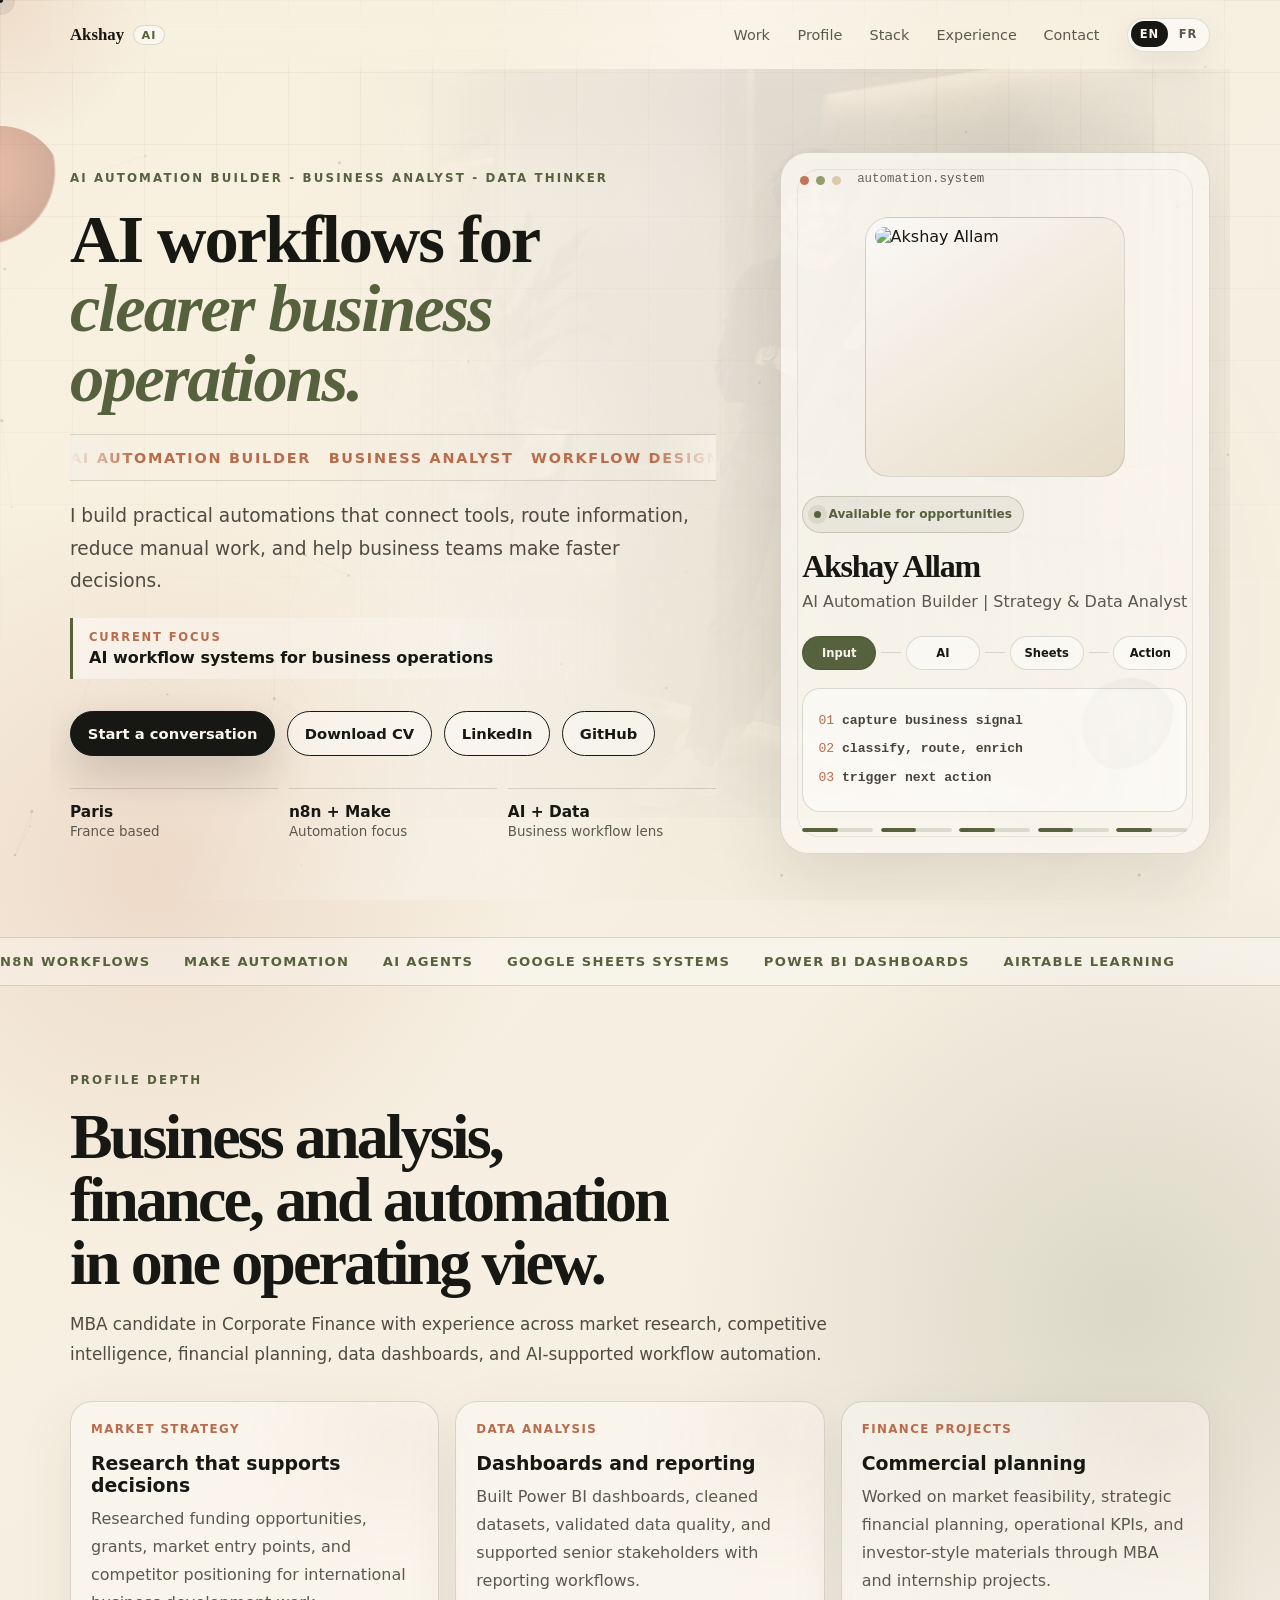
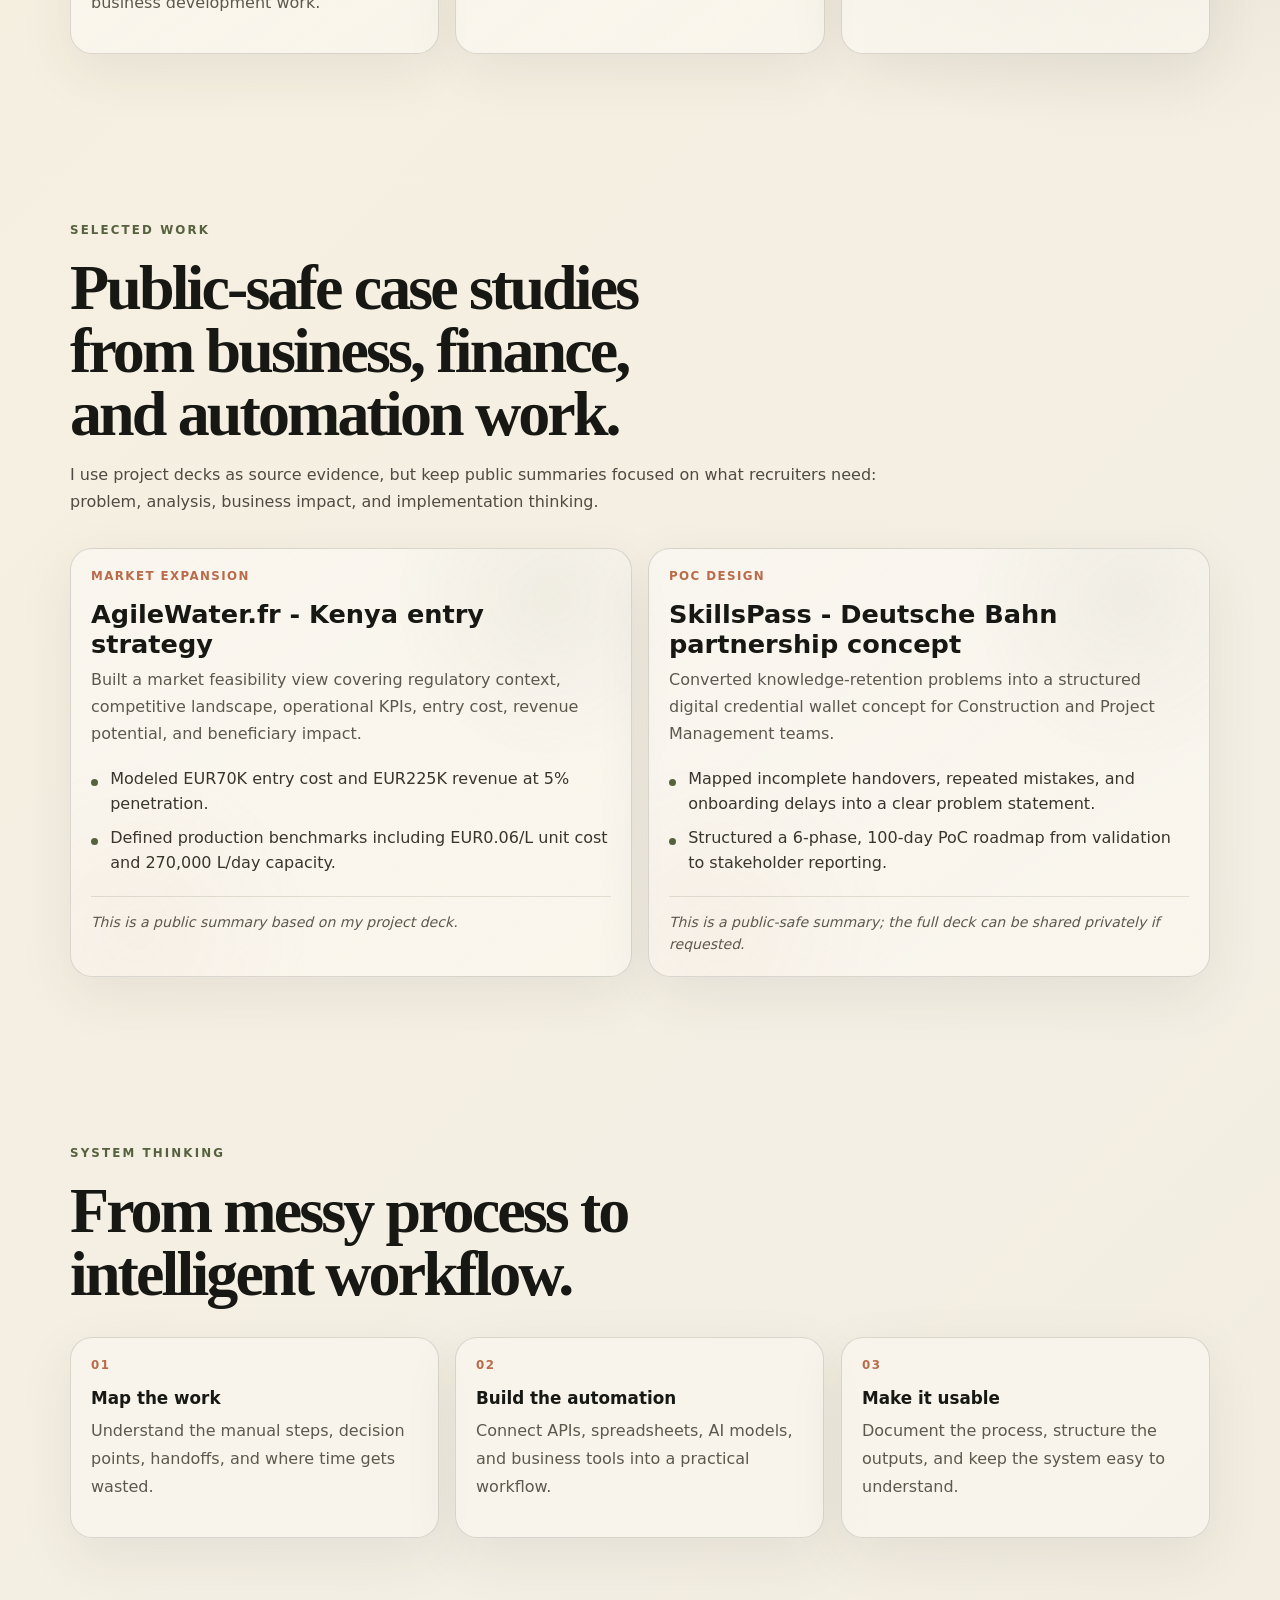
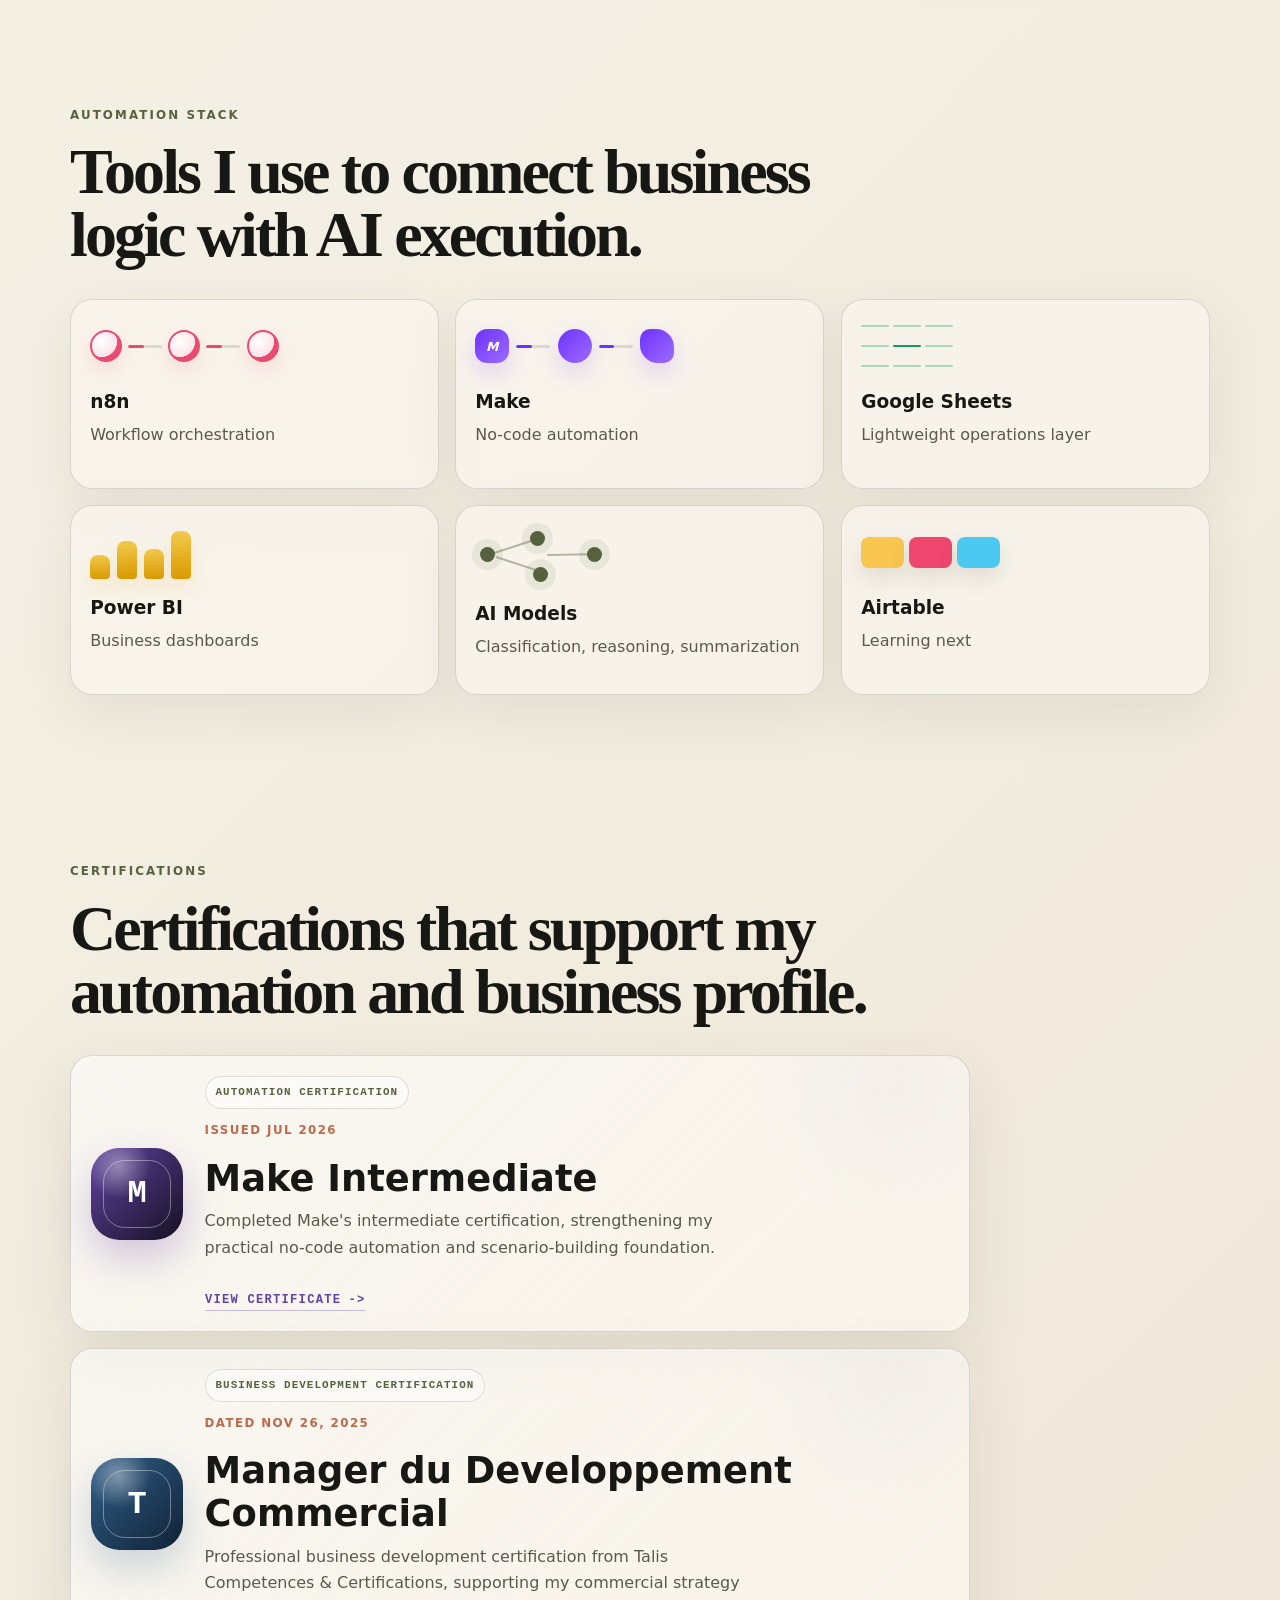
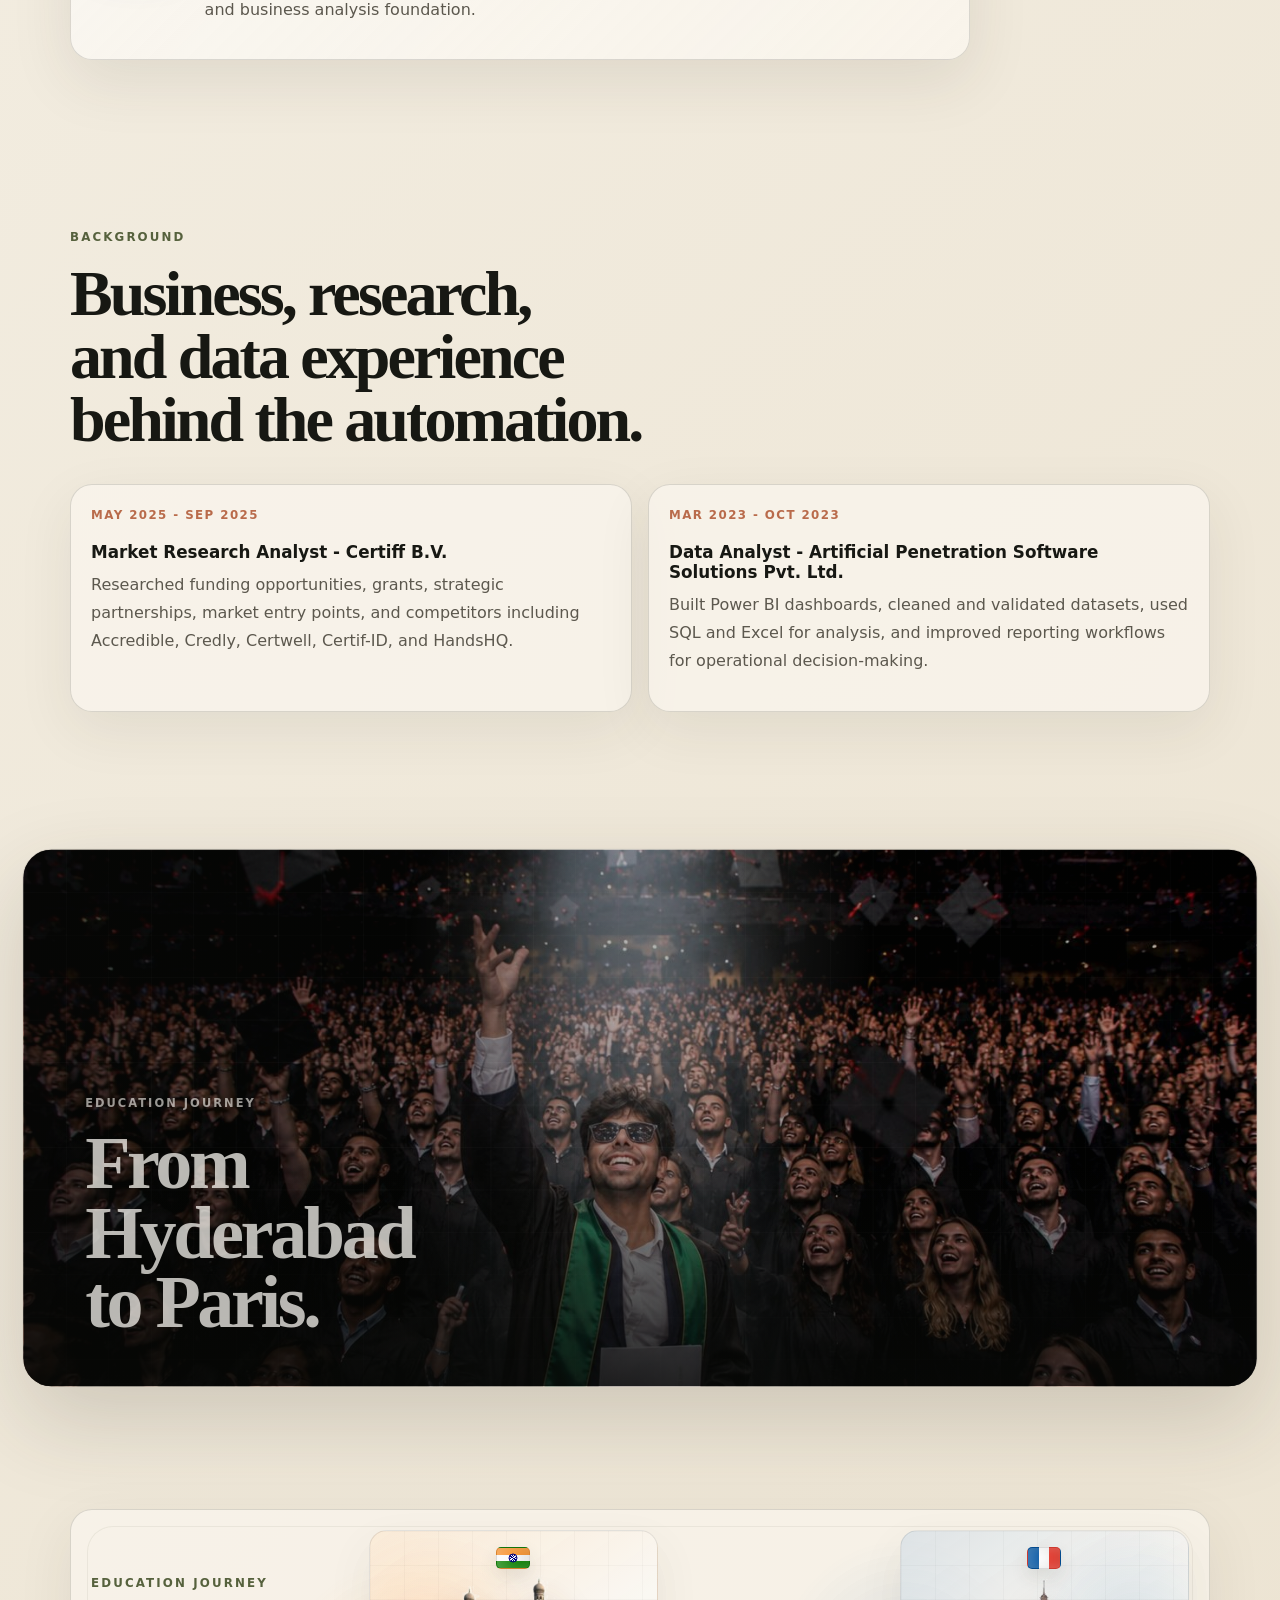
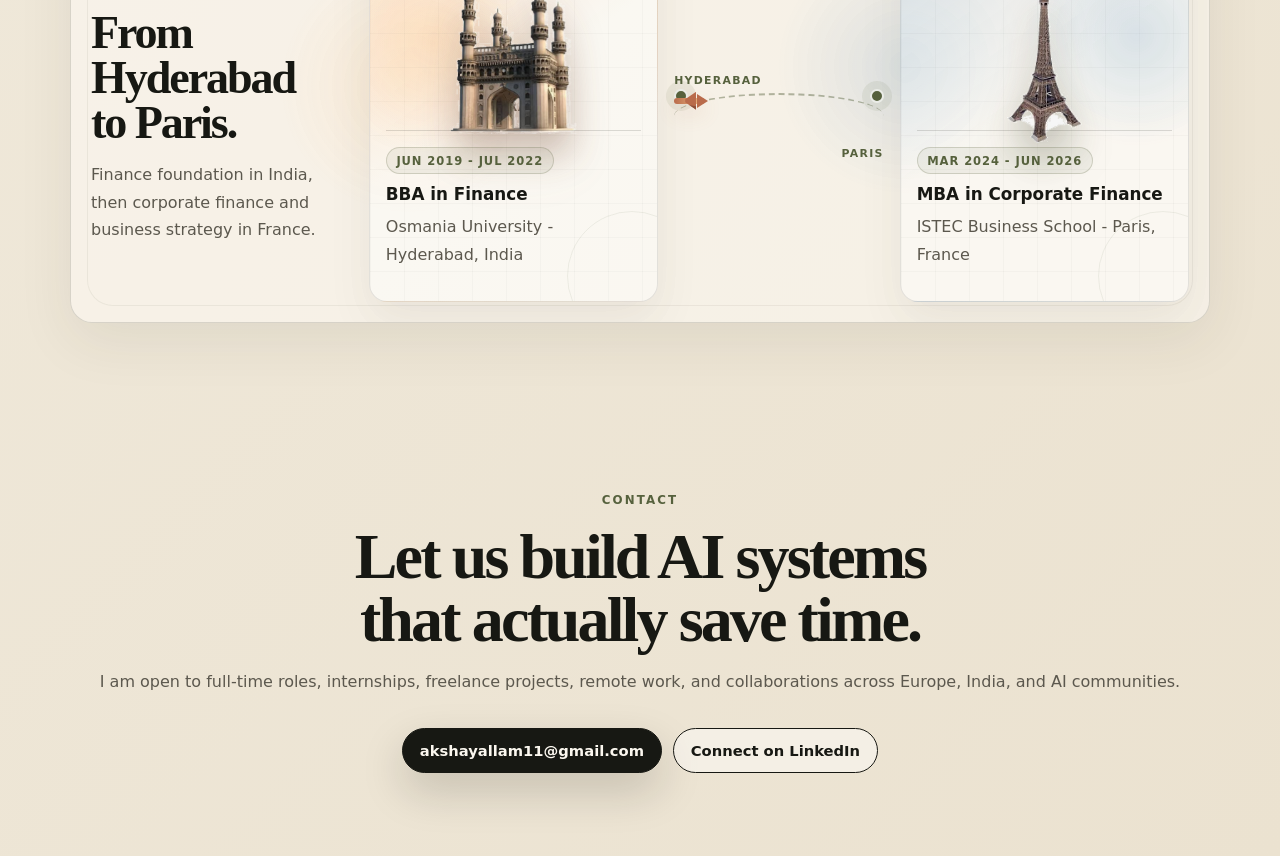
==== commit 19c539b1: "Clarify portfolio certifications section" ====
--- a/portfolio/index.html
+++ b/portfolio/index.html
@@ -313,8 +313,8 @@
 
       <section class="section certification-section">
         <div class="section-heading reveal">
-          <p class="eyebrow" data-i18n="certification.eyebrow">Certification</p>
-          <h2 data-i18n="certification.title">Credentials that support my business and automation profile.</h2>
+          <p class="eyebrow" data-i18n="certification.eyebrow">Certifications</p>
+          <h2 data-i18n="certification.title">Certifications that support my automation and business profile.</h2>
         </div>
         <div class="certification-list">
           <article class="certification-card reveal">
@@ -323,6 +323,7 @@
               <i></i>
             </div>
             <div>
+              <p class="certification-type" data-i18n="certification.makeType">Automation certification</p>
               <p class="date" data-i18n="certification.makeDate">Issued Jul 2026</p>
               <h3 data-i18n="certification.makeTitle">Make Intermediate</h3>
               <p data-i18n="certification.makeText">
@@ -337,6 +338,7 @@
               <i></i>
             </div>
             <div>
+              <p class="certification-type" data-i18n="certification.talisType">Business development certification</p>
               <p class="date" data-i18n="certification.talisDate">Dated Nov 26, 2025</p>
               <h3 data-i18n="certification.talisTitle">Manager du Developpement Commercial</h3>
               <p data-i18n="certification.talisText">
--- a/portfolio/styles.css
+++ b/portfolio/styles.css
@@ -1076,7 +1076,22 @@
   font-size: clamp(1.6rem, 3vw, 2.3rem);
 }
 
-.certification-card p:not(.date) {
+.certification-type {
+  display: inline-flex;
+  margin: 0 0 0.65rem;
+  border: 1px solid rgba(86, 97, 61, 0.18);
+  border-radius: 999px;
+  padding: 0.38rem 0.62rem;
+  color: var(--olive);
+  background: rgba(255, 255, 255, 0.42);
+  font-family: "Space Mono", monospace;
+  font-size: 0.68rem;
+  font-weight: 900;
+  letter-spacing: 0.1em;
+  text-transform: uppercase;
+}
+
+.certification-card p:not(.date):not(.certification-type) {
   max-width: 34rem;
   color: var(--muted);
   line-height: 1.65;
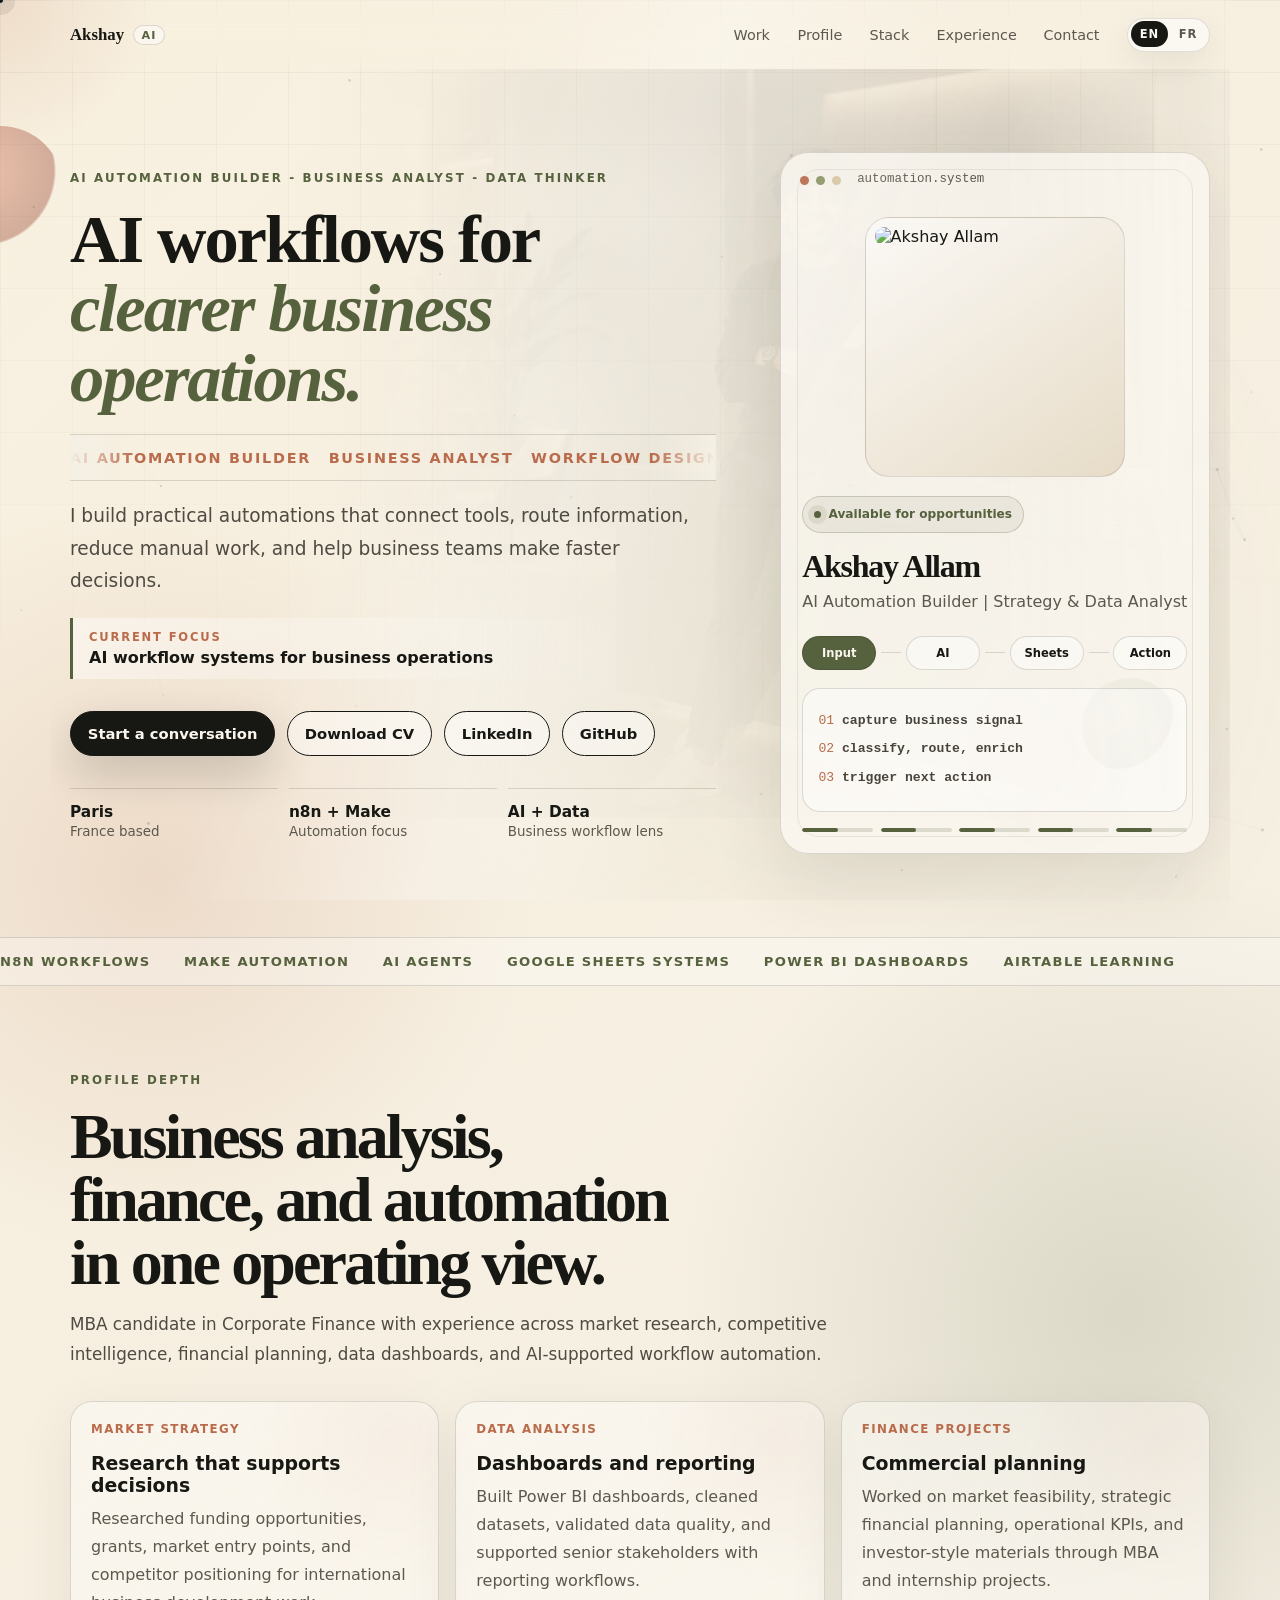
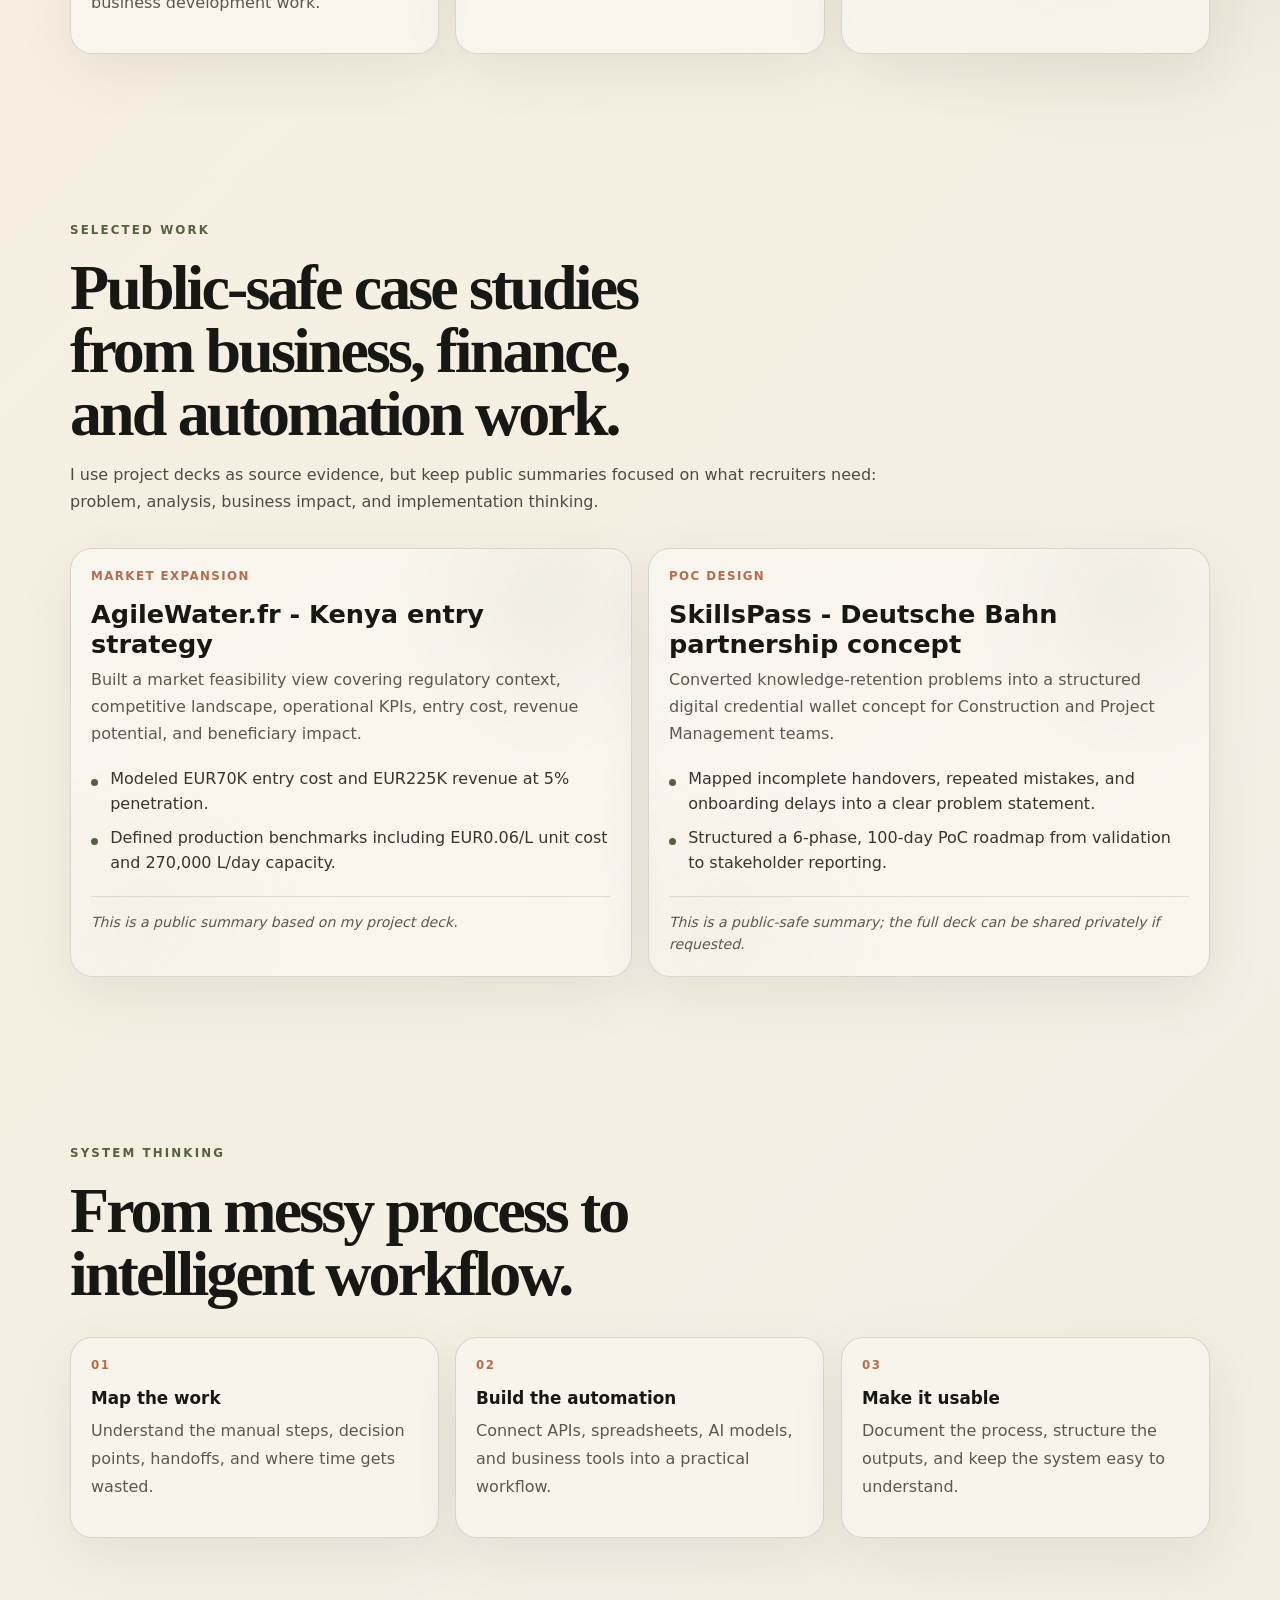
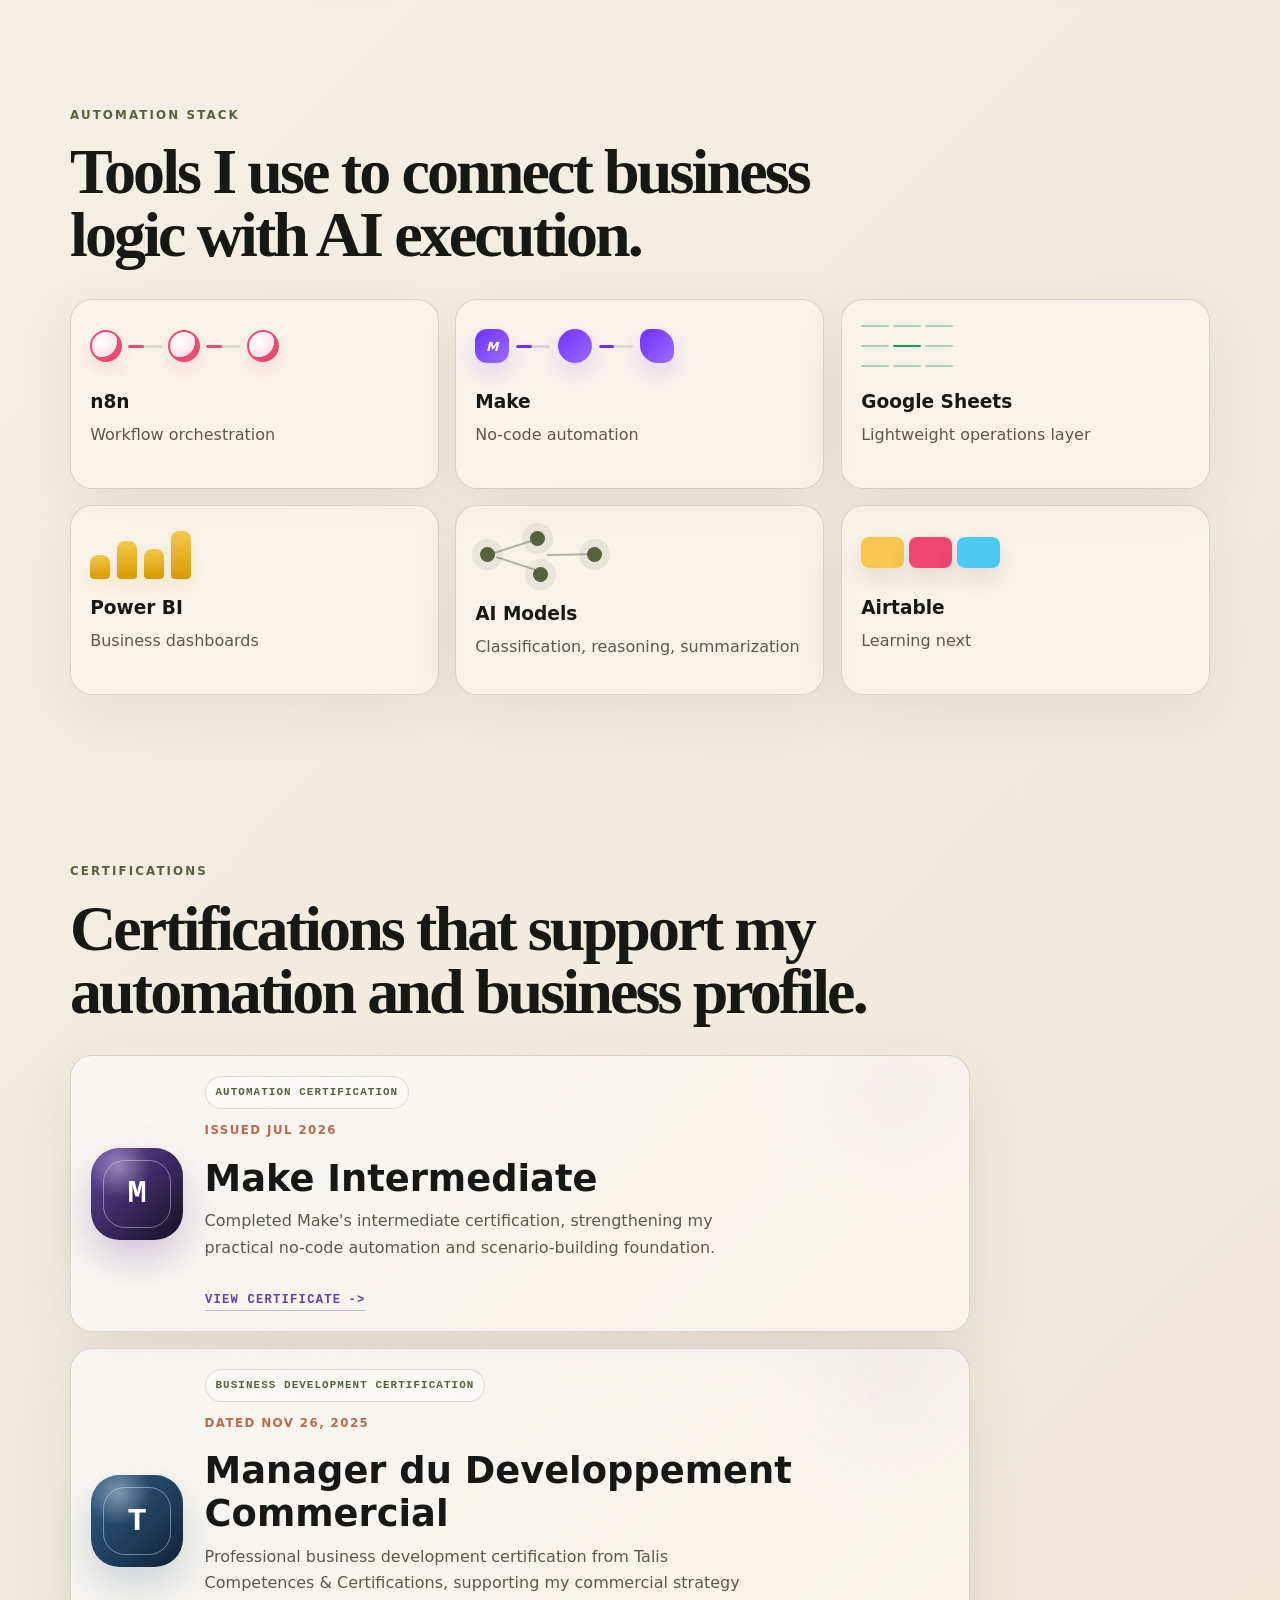
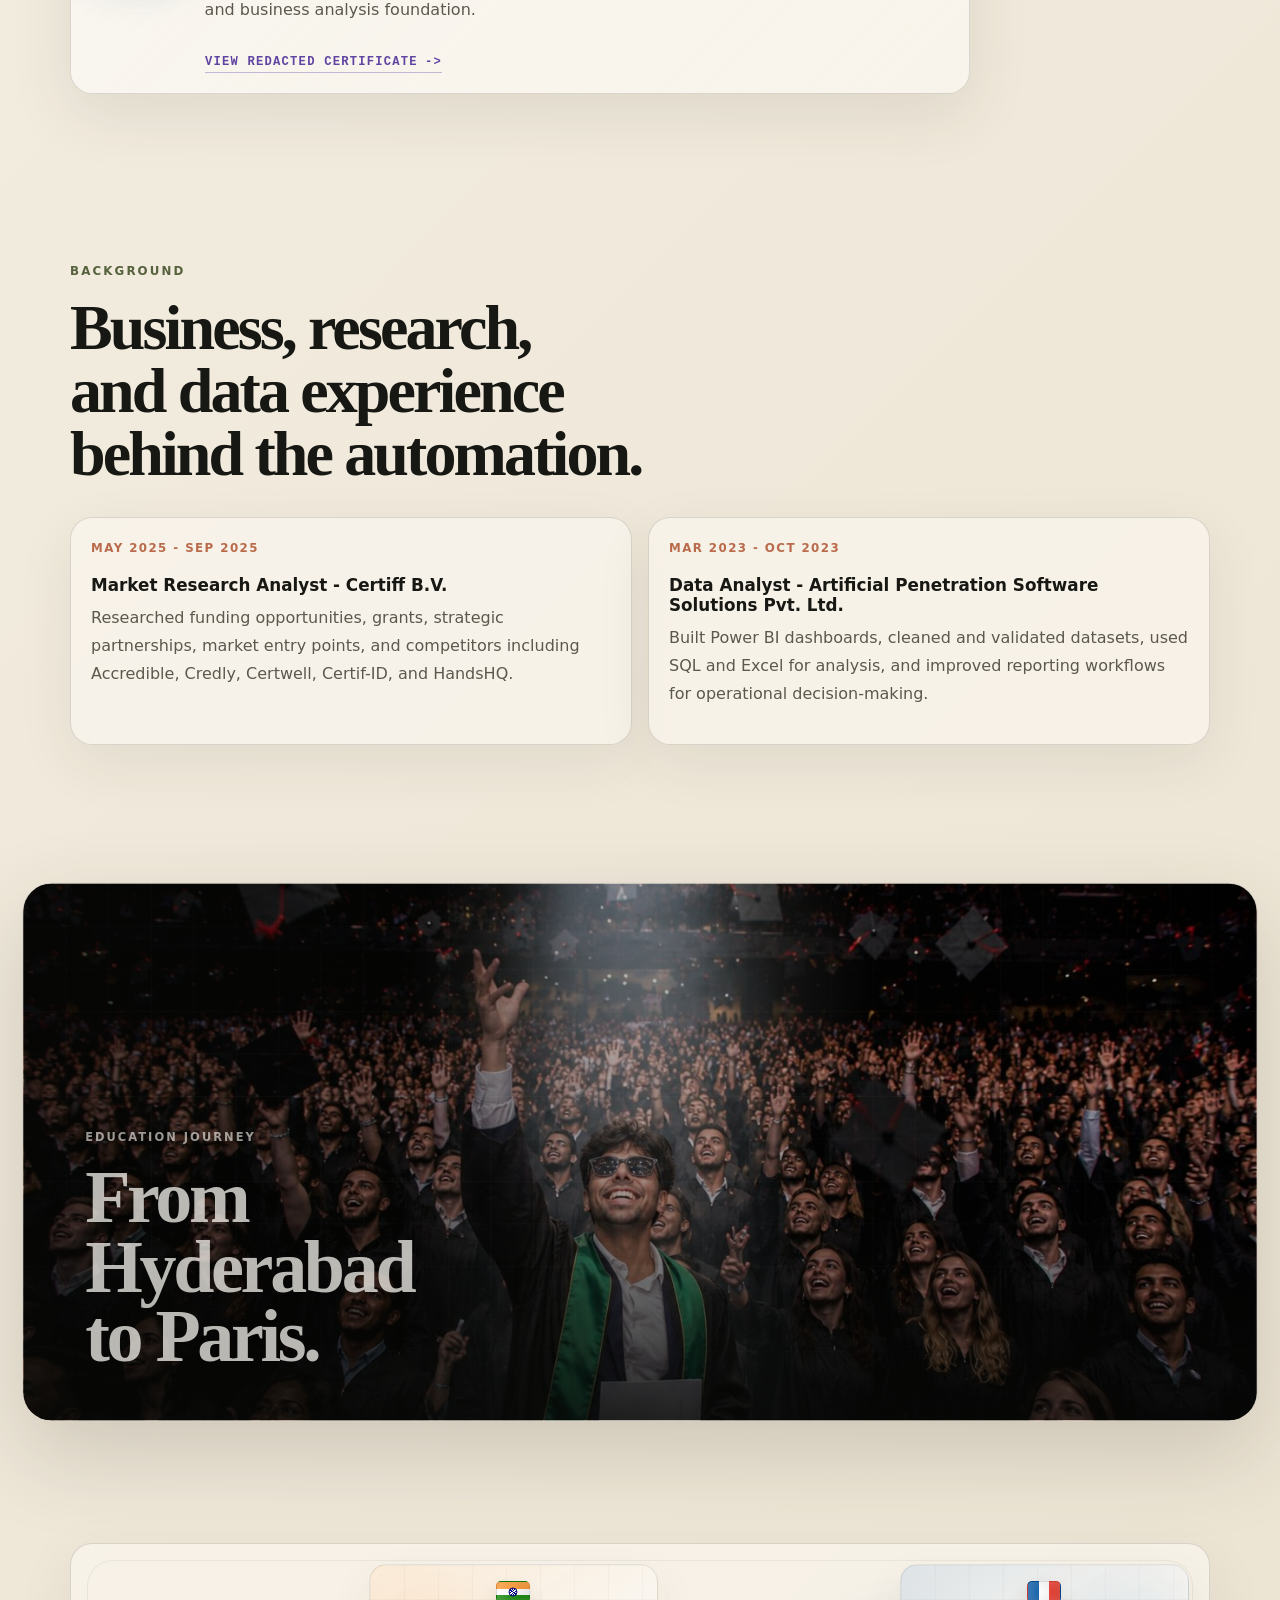
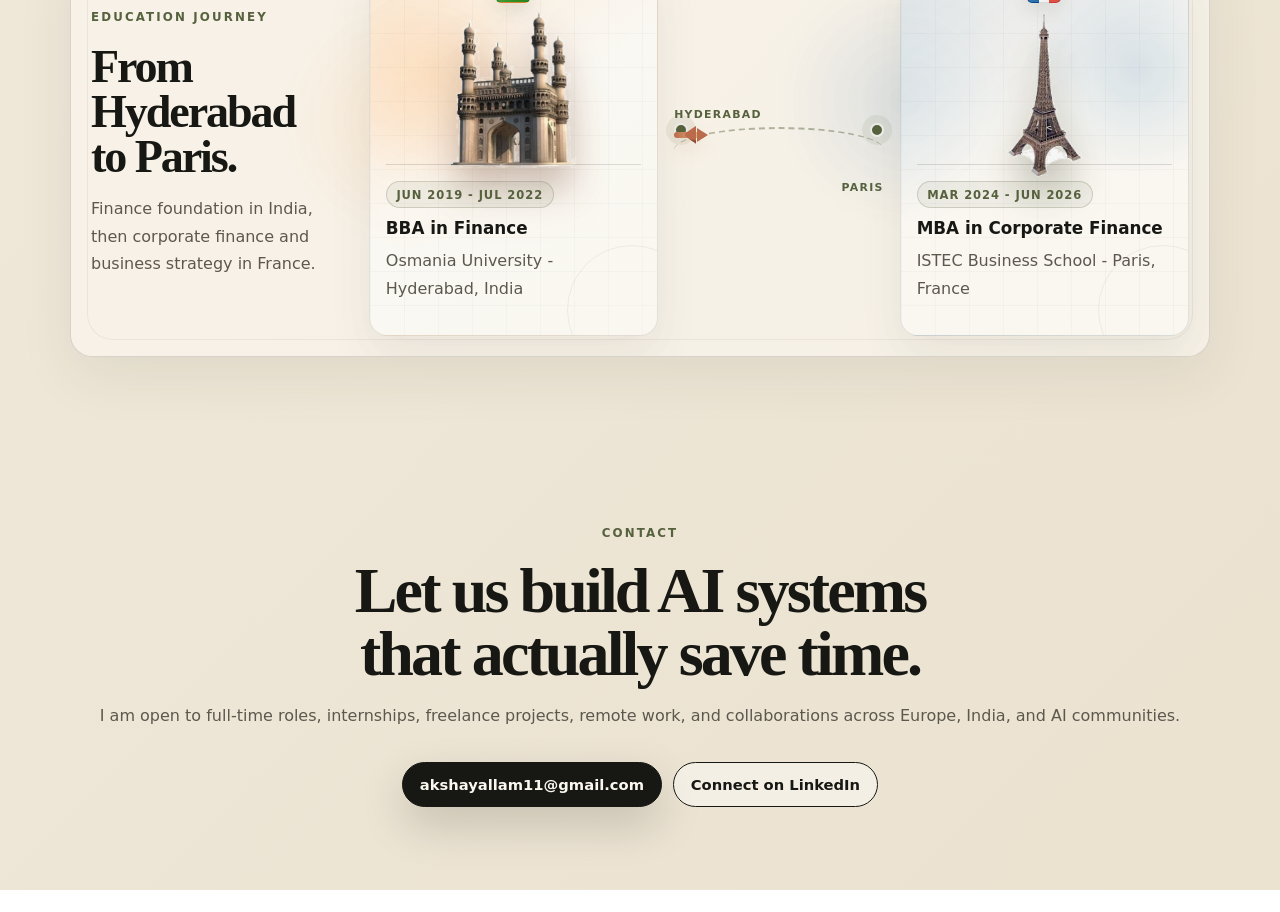
==== commit 5792a8d2: "Add redacted Talis certificate" ====
--- a/portfolio/index.html
+++ b/portfolio/index.html
@@ -344,6 +344,7 @@
               <p data-i18n="certification.talisText">
                 Professional business development certification from Talis Competences & Certifications, supporting my commercial strategy and business analysis foundation.
               </p>
+              <a class="certification-link" href="assets/talis-certificate-redacted.jpg" target="_blank" rel="noopener" data-i18n="certification.talisLink">View redacted certificate</a>
             </div>
           </article>
         </div>
